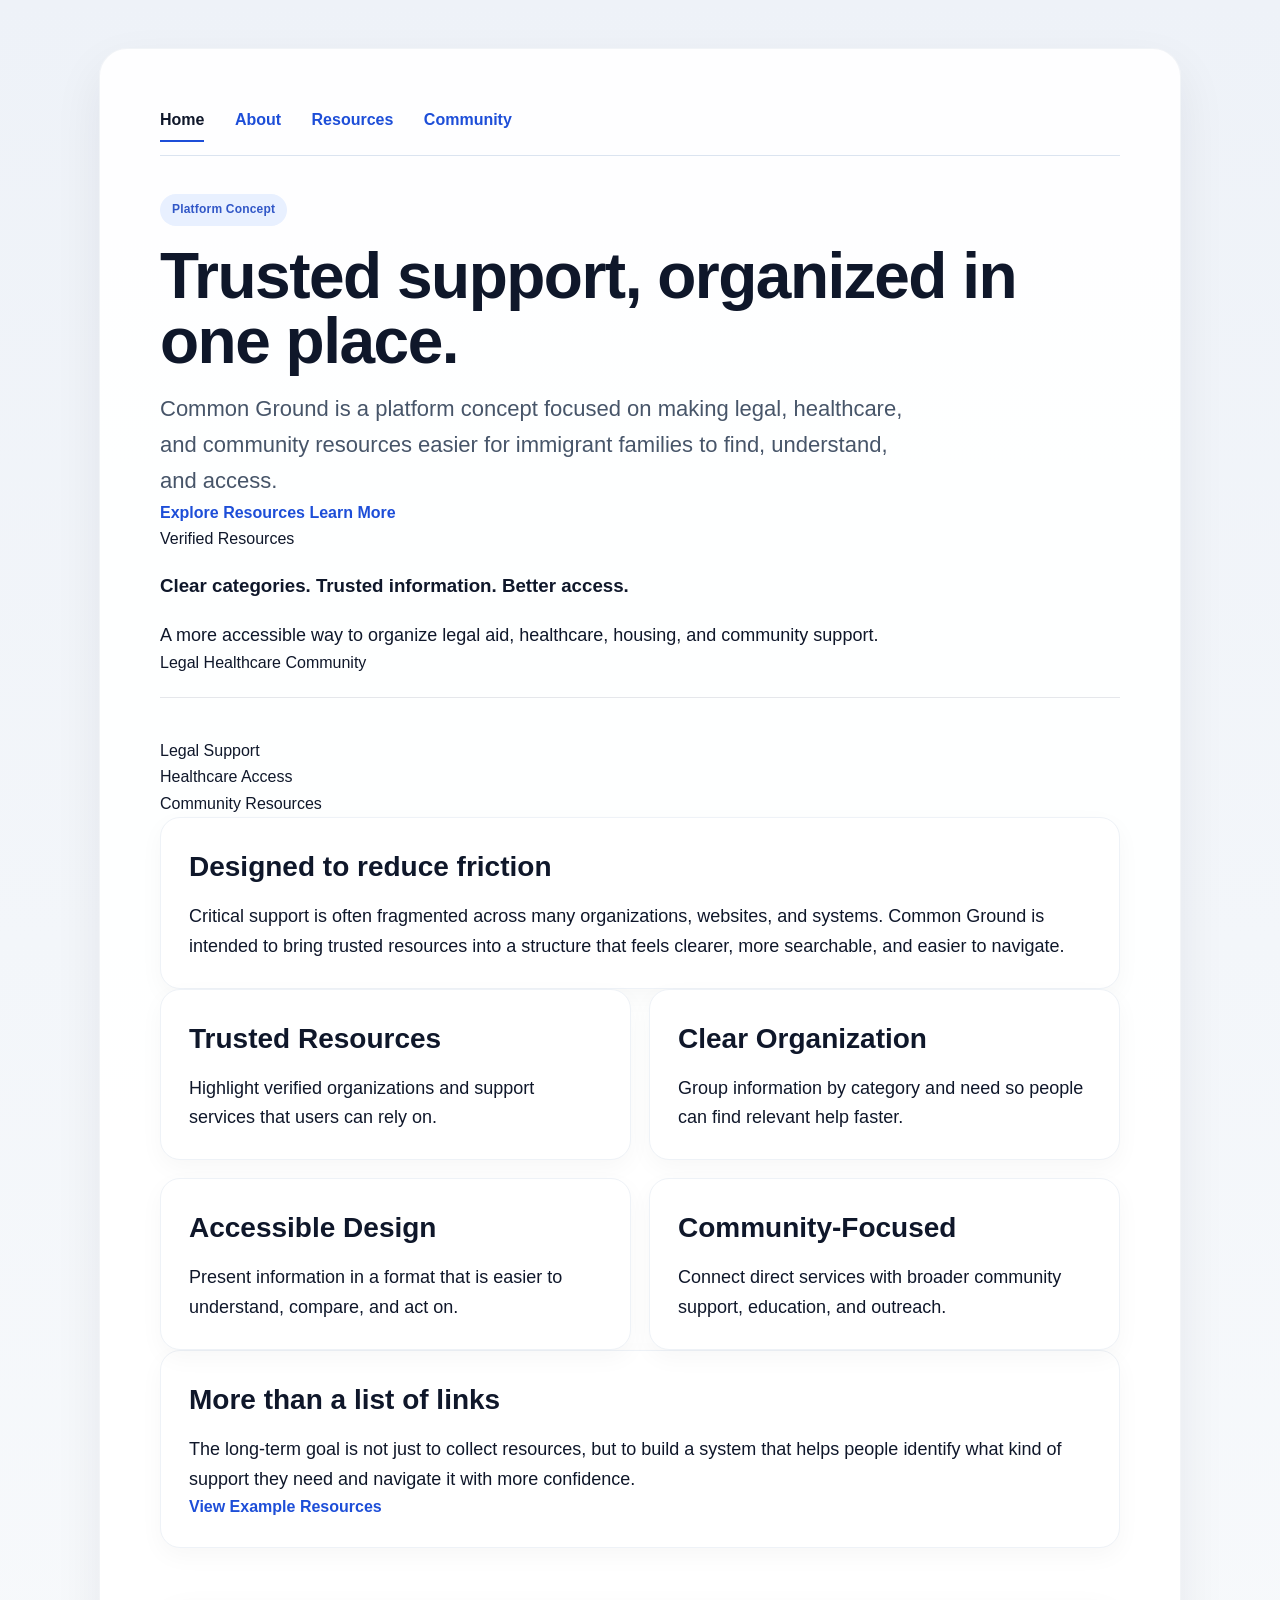
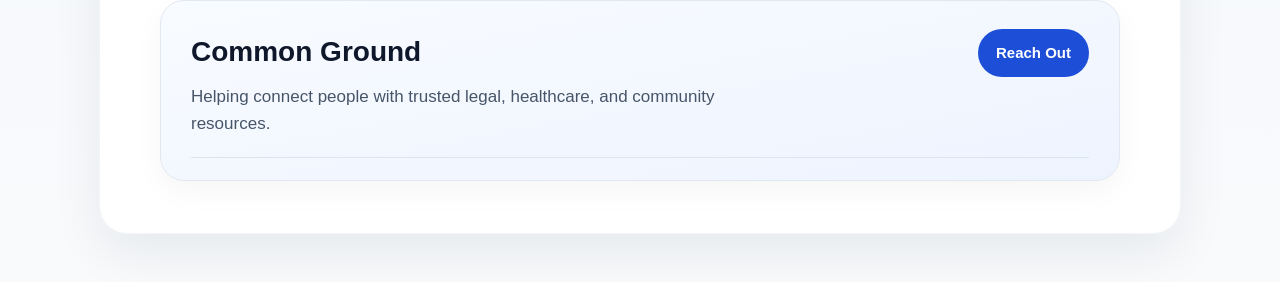
==== index.html @ 2ec52536 "Refactor index.html structure and remove unused styles" ====
<!DOCTYPE html>
<html lang="en">
<head>
  <title>Common Ground</title>
  <link rel="stylesheet" href="style.css">
</head>
<body>
  <div class="container">

    <nav>
      <a href="index.html" class="active">Home</a>
      <a href="about.html">About</a>
      <a href="resources.html">Resources</a>
      <a href="community.html">Community</a>
    </nav>

    <div class="badge">Platform Concept</div>

    <section class="hero hero-split">
      <div class="hero-copy">
        <h1>Trusted support, organized in one place.</h1>
        <p class="subtitle">
          Common Ground is a platform concept focused on making legal,
          healthcare, and community resources easier for immigrant families
          to find, understand, and access.
        </p>

        <div class="hero-actions">
          <a href="resources.html" class="primary-btn">Explore Resources</a>
          <a href="about.html" class="secondary-btn">Learn More</a>
        </div>
      </div>

      <div class="hero-visual">
        <div class="visual-card visual-card-main">
          <span class="visual-label">Verified Resources</span>
          <h3>Clear categories. Trusted information. Better access.</h3>
          <p>
            A more accessible way to organize legal aid, healthcare,
            housing, and community support.
          </p>
        </div>

        <div class="visual-card visual-card-small">
          <span class="mini-tag legal">Legal</span>
          <span class="mini-tag health">Healthcare</span>
          <span class="mini-tag community">Community</span>
        </div>
      </div>
    </section>

    <section class="focus-strip">
      <div class="focus-item">
        <span class="focus-dot legal-dot"></span>
        <span>Legal Support</span>
      </div>
      <div class="focus-item">
        <span class="focus-dot health-dot"></span>
        <span>Healthcare Access</span>
      </div>
      <div class="focus-item">
        <span class="focus-dot community-dot"></span>
        <span>Community Resources</span>
      </div>
    </section>

    <section class="section intro-section">
      <h2>Designed to reduce friction</h2>
      <p>
        Critical support is often fragmented across many organizations,
        websites, and systems. Common Ground is intended to bring trusted
        resources into a structure that feels clearer, more searchable,
        and easier to navigate.
      </p>
    </section>

    <div class="grid feature-grid">
      <div class="section">
        <h2>Trusted Resources</h2>
        <p>
          Highlight verified organizations and support services that users
          can rely on.
        </p>
      </div>

      <div class="section">
        <h2>Clear Organization</h2>
        <p>
          Group information by category and need so people can find relevant
          help faster.
        </p>
      </div>

      <div class="section">
        <h2>Accessible Design</h2>
        <p>
          Present information in a format that is easier to understand,
          compare, and act on.
        </p>
      </div>

      <div class="section">
        <h2>Community-Focused</h2>
        <p>
          Connect direct services with broader community support, education,
          and outreach.
        </p>
      </div>
    </div>

    <section class="section highlight-section">
      <div class="highlight-copy">
        <h2>More than a list of links</h2>
        <p>
          The long-term goal is not just to collect resources, but to build a
          system that helps people identify what kind of support they need and
          navigate it with more confidence.
        </p>
      </div>

      <div class="highlight-actions">
        <a href="resources.html" class="primary-btn">View Example Resources</a>
      </div>
    </section>

    <div class="footer">
      <div class="footer-top">
        <div>
          <p class="footer-title">Common Ground</p>
          <p class="footer-subtitle">
            Helping connect people with trusted legal, healthcare, and community resources.
          </p>
        </div>

        <a class="footer-button" href="mailto:cgplatform.contact@gmail.com">
          Reach Out
        </a>
      </div>
    </div>

  </div>
</body>
</html>
---- style.css ----
body {
  font-family: Arial, sans-serif;
  background: linear-gradient(to bottom, #eef2f8 0%, #f8fafc 100%);
  color: #0f172a;
  margin: 0;
  padding: 48px 20px;
  line-height: 1.65;
}

.container {
  max-width: 960px;
  margin: 0 auto;
  background: rgba(255, 255, 255, 0.92);
  padding: 52px 60px;
  border-radius: 28px;
  box-shadow: 0 20px 50px rgba(15, 23, 42, 0.07);
  border: 1px solid rgba(148, 163, 184, 0.12);
}

nav {
  margin-bottom: 38px;
  padding-bottom: 16px;
  border-bottom: 1px solid #dbe4f0;
}

nav a {
  display: inline-block;
  margin-right: 26px;
  text-decoration: none;
  color: #1d4ed8;
  font-weight: 700;
  font-size: 16px;
  padding: 6px 0;
  position: relative;
  transition: color 0.2s ease, transform 0.2s ease, opacity 0.2s ease;
}

nav a::after {
  content: "";
  position: absolute;
  left: 0;
  bottom: -3px;
  width: 0;
  height: 2px;
  background: #1d4ed8;
  transition: width 0.25s ease;
}

nav a:hover {
  color: #1e40af;
  transform: translateY(-1px);
  text-decoration: none;
}

nav a:hover::after {
  width: 100%;
}

nav a.active {
  color: #0f172a;
}

nav a.active::after {
  width: 100%;
}

.badge {
  display: inline-block;
  margin-bottom: 18px;
  padding: 6px 12px;
  border-radius: 999px;
  background: #e8f0ff;
  color: #3157c7;
  font-size: 12px;
  font-weight: 700;
  letter-spacing: 0.2px;
}

.hero {
  margin-bottom: 40px;
  padding-bottom: 20px;
  border-bottom: 1px solid #e5e7eb;
}

h1 {
  font-size: 64px;
  line-height: 1.02;
  margin: 0 0 16px 0;
  color: #0f172a;
  letter-spacing: -1.5px;
}

.subtitle {
  font-size: 22px;
  color: #475569;
  max-width: 760px;
  margin-bottom: 0;
}

.grid {
  display: grid;
  grid-template-columns: 1fr 1fr;
  gap: 18px;
}

.section {
  margin-bottom: 0;
  padding: 26px 28px;
  background: #ffffff;
  border-radius: 20px;
  box-shadow: 0 8px 24px rgba(15, 23, 42, 0.035);
  border: 1px solid #eef2f7;
  transition: transform 0.22s ease, box-shadow 0.22s ease, border-color 0.22s ease;
}

.section:hover {
  transform: translateY(-4px);
  box-shadow: 0 18px 40px rgba(37, 99, 235, 0.12);
  border-color: #bfdbfe;
}

h2 {
  font-size: 28px;
  margin: 0 0 12px 0;
  color: #0f172a;
}

p {
  font-size: 18px;
  margin: 0;
}

a {
  color: #1d4ed8;
  font-weight: 700;
  text-decoration: none;
  transition: color 0.2s ease;
}

.grid .section a:hover {
  color: #1e40af;
  text-decoration: underline;
}

ul {
  margin: 0;
  padding-left: 22px;
}

li {
  font-size: 18px;
  margin-bottom: 8px;
}

.footer {
  margin-top: 52px;
  padding: 28px 30px 22px;
  border: 1px solid #e2e8f0;
  border-radius: 24px;
  background: linear-gradient(to bottom right, #f8fbff 0%, #eef4ff 100%);
  box-shadow: 0 10px 30px rgba(15, 23, 42, 0.04);
}

.footer-top {
  display: flex;
  justify-content: space-between;
  align-items: flex-start;
  gap: 24px;
  padding-bottom: 20px;
  border-bottom: 1px solid #dbe4f0;
}

.footer-title {
  font-size: 28px;
  font-weight: 800;
  color: #0f172a;
  margin-bottom: 8px;
}

.footer-subtitle {
  font-size: 17px;
  color: #475569;
  max-width: 560px;
  line-height: 1.6;
  margin: 0;
}

.footer-button {
  display: inline-block;
  padding: 12px 18px;
  border-radius: 999px;
  background: #1d4ed8;
  color: white;
  font-size: 15px;
  font-weight: 700;
  text-decoration: none;
  white-space: nowrap;
  transition: transform 0.2s ease, box-shadow 0.2s ease, background 0.2s ease;
}

.footer-button:hover {
  background: #1e40af;
  transform: translateY(-1px);
  box-shadow: 0 10px 20px rgba(29, 78, 216, 0.18);
}

.footer-bottom {
  display: flex;
  justify-content: space-between;
  align-items: center;
  gap: 20px;
  padding-top: 18px;
  flex-wrap: wrap;
}

.footer-links {
  display: flex;
  flex-wrap: wrap;
  gap: 16px;
}

.footer-links a {
  font-size: 15px;
  font-weight: 700;
  color: #334155;
  text-decoration: none;
  transition: color 0.2s ease;
}

.footer-links a:hover {
  color: #1d4ed8;
}

.footer-note {
  font-size: 14px;
  color: #64748b;
  margin: 0;
}

.tag {
  display: inline-block;
  font-size: 12px;
  font-weight: 700;
  padding: 5px 12px;
  border-radius: 999px;
  margin-bottom: 10px;
  letter-spacing: 0.4px;
}

.tag-legal {
  background: #e0e7ff;
  color: #3730a3;
}

.tag-health {
  background: #dcfce7;
  color: #166534;
}

.tag-basic {
  background: #fef3c7;
  color: #92400e;
}

.tag-community {
  background: #e0f2fe;
  color: #075985;
}

.tag-government {
  background: #ede9fe;
  color: #5b21b6;
}

.filters {
  display: flex;
  flex-wrap: wrap;
  gap: 10px;
  margin-bottom: 24px;
}

.filter-btn {
  border: 1px solid #dbe4f0;
  background: #ffffff;
  color: #334155;
  font-size: 14px;
  font-weight: 700;
  padding: 10px 14px;
  border-radius: 999px;
  cursor: pointer;
  transition: all 0.2s ease;
}

.filter-btn:hover {
  background: #eff6ff;
  border-color: #93c5fd;
  color: #1d4ed8;
}

.filter-btn.active {
  background: #1d4ed8;
  color: white;
  border-color: #1d4ed8;
}

.tag {
  display: inline-block;
  font-size: 12px;
  font-weight: 700;
  padding: 5px 12px;
  border-radius: 999px;
  margin-bottom: 10px;
  letter-spacing: 0.4px;
  text-transform: uppercase;
}

.tag-legal {
  background: #e0e7ff;
  color: #3730a3;
}

.tag-health {
  background: #dcfce7;
  color: #166534;
}

.tag-basic {
  background: #fef3c7;
  color: #92400e;
}

.tag-community {
  background: #e0f2fe;
  color: #075985;
}

.tag-government {
  background: #ede9fe;
  color: #5b21b6;
}

.meta-row {
  display: flex;
  flex-wrap: wrap;
  gap: 8px;
  margin-bottom: 12px;
}

.meta-tag {
  display: inline-block;
  font-size: 11px;
  font-weight: 700;
  padding: 4px 9px;
  border-radius: 999px;
  background: #f8fafc;
  color: #475569;
  border: 1px solid #e2e8f0;
  letter-spacing: 0.3px;
  text-transform: uppercase;
}

.no-results {
  display: none;
  margin-top: 6px;
  margin-bottom: 22px;
  padding: 18px 20px;
  border-radius: 16px;
  background: #fff7ed;
  border: 1px solid #fed7aa;
  color: #9a3412;
  font-weight: 600;
}

@media (max-width: 700px) {
  body {
    padding: 24px 12px;
  }

  .container {
    padding: 28px 22px;
    border-radius: 18px;
  }

  h1 {
    font-size: 44px;
    letter-spacing: -1px;
  }

  .subtitle {
    font-size: 19px;
  }

  .grid {
    grid-template-columns: 1fr;
  }

  .section {
    padding: 22px 20px;
  }

  nav a {
    margin-right: 18px;
    font-size: 15px;
  }

  .footer {
    padding: 24px 20px 20px;
  }

  .footer-top,
  .footer-bottom {
    flex-direction: column;
    align-items: flex-start;
  }

  .footer-title {
    font-size: 24px;
  }

  .footer-subtitle {
    font-size: 16px;
  }

  .footer-button {
    width: 100%;
    text-align: center;
    box-sizing: border-box;
  }
}
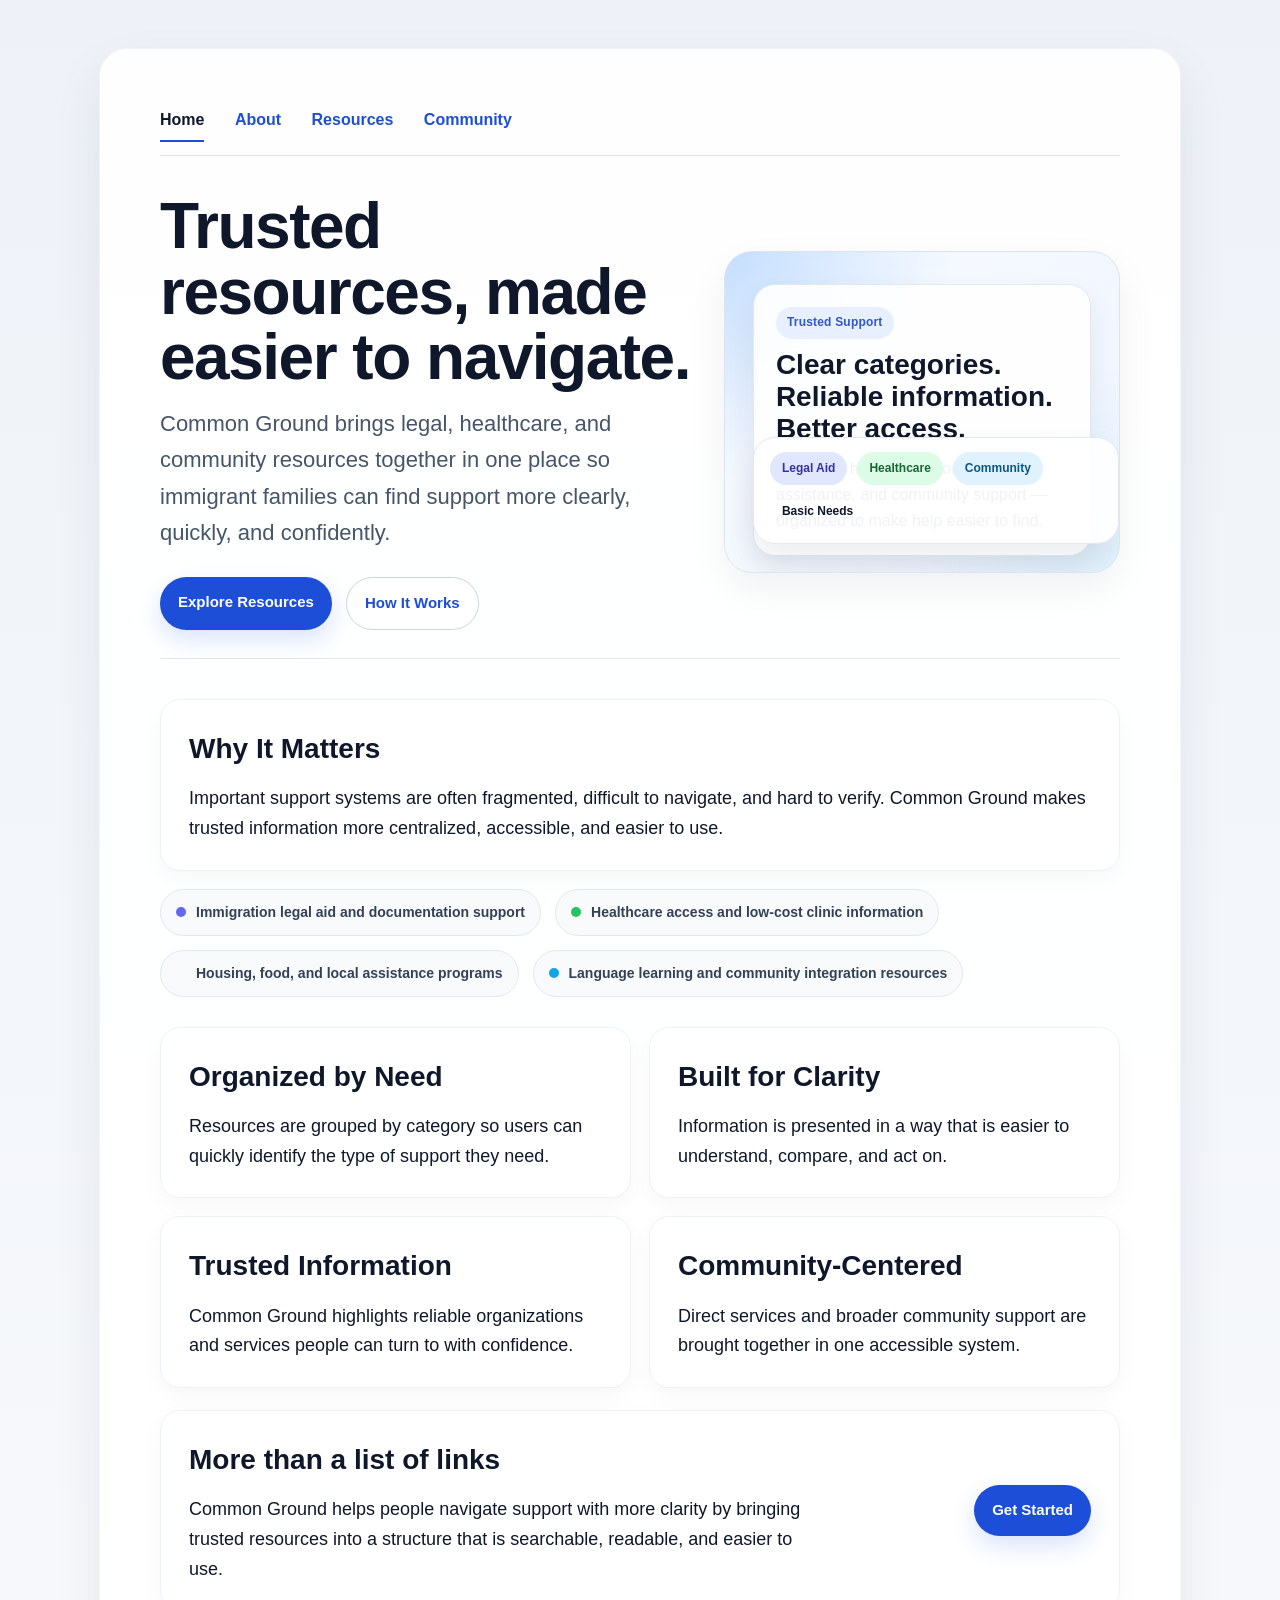
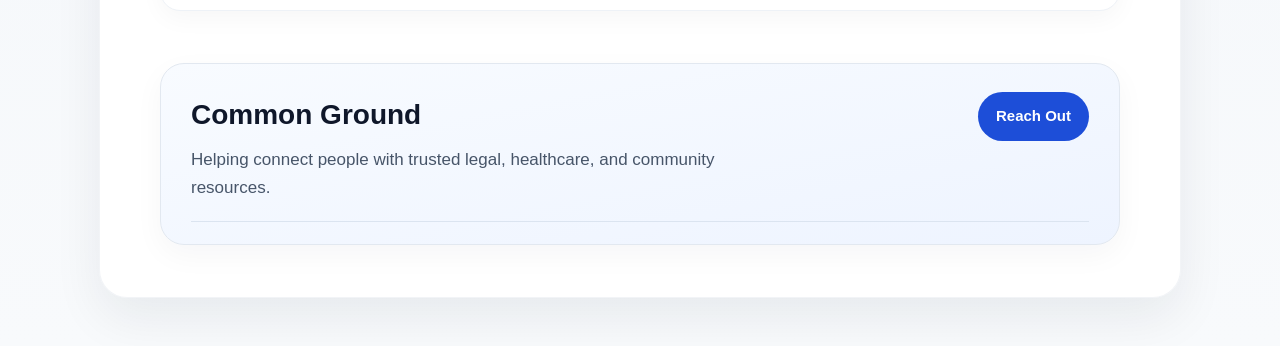
==== commit ad6a9f2a: "Revise content and headings for better clarity Updated text and structure for clarity and navigation" ====
--- a/index.html
+++ b/index.html
@@ -14,96 +14,99 @@
       <a href="community.html">Community</a>
     </nav>
 
-    <div class="badge">Platform Concept</div>
-
     <section class="hero hero-split">
       <div class="hero-copy">
-        <h1>Trusted support, organized in one place.</h1>
+        <h1>Trusted resources, made easier to navigate.</h1>
+
         <p class="subtitle">
-          Common Ground is a platform concept focused on making legal,
-          healthcare, and community resources easier for immigrant families
-          to find, understand, and access.
+          Common Ground brings legal, healthcare, and community resources
+          together in one place so immigrant families can find support more
+          clearly, quickly, and confidently.
         </p>
 
         <div class="hero-actions">
           <a href="resources.html" class="primary-btn">Explore Resources</a>
-          <a href="about.html" class="secondary-btn">Learn More</a>
+          <a href="about.html" class="secondary-btn">How It Works</a>
         </div>
       </div>
 
       <div class="hero-visual">
         <div class="visual-card visual-card-main">
-          <span class="visual-label">Verified Resources</span>
-          <h3>Clear categories. Trusted information. Better access.</h3>
+          <span class="visual-label">Trusted Support</span>
+          <h3>Clear categories. Reliable information. Better access.</h3>
           <p>
-            A more accessible way to organize legal aid, healthcare,
-            housing, and community support.
+            Legal aid, healthcare, housing, food assistance, and community
+            support — organized to make help easier to find.
           </p>
         </div>
 
         <div class="visual-card visual-card-small">
-          <span class="mini-tag legal">Legal</span>
+          <span class="mini-tag legal">Legal Aid</span>
           <span class="mini-tag health">Healthcare</span>
           <span class="mini-tag community">Community</span>
+          <span class="mini-tag basic">Basic Needs</span>
         </div>
       </div>
+    </section>
+
+    <section class="section intro-section">
+      <h2>Why It Matters</h2>
+      <p>
+        Important support systems are often fragmented, difficult to navigate,
+        and hard to verify. Common Ground makes trusted information more
+        centralized, accessible, and easier to use.
+      </p>
     </section>
 
     <section class="focus-strip">
       <div class="focus-item">
         <span class="focus-dot legal-dot"></span>
-        <span>Legal Support</span>
+        <span>Immigration legal aid and documentation support</span>
       </div>
       <div class="focus-item">
         <span class="focus-dot health-dot"></span>
-        <span>Healthcare Access</span>
+        <span>Healthcare access and low-cost clinic information</span>
+      </div>
+      <div class="focus-item">
+        <span class="focus-dot basic-dot"></span>
+        <span>Housing, food, and local assistance programs</span>
       </div>
       <div class="focus-item">
         <span class="focus-dot community-dot"></span>
-        <span>Community Resources</span>
+        <span>Language learning and community integration resources</span>
       </div>
-    </section>
-
-    <section class="section intro-section">
-      <h2>Designed to reduce friction</h2>
-      <p>
-        Critical support is often fragmented across many organizations,
-        websites, and systems. Common Ground is intended to bring trusted
-        resources into a structure that feels clearer, more searchable,
-        and easier to navigate.
-      </p>
     </section>
 
     <div class="grid feature-grid">
       <div class="section">
-        <h2>Trusted Resources</h2>
+        <h2>Organized by Need</h2>
         <p>
-          Highlight verified organizations and support services that users
-          can rely on.
+          Resources are grouped by category so users can quickly identify the
+          type of support they need.
         </p>
       </div>
 
       <div class="section">
-        <h2>Clear Organization</h2>
+        <h2>Built for Clarity</h2>
         <p>
-          Group information by category and need so people can find relevant
-          help faster.
-        </p>
-      </div>
-
-      <div class="section">
-        <h2>Accessible Design</h2>
-        <p>
-          Present information in a format that is easier to understand,
+          Information is presented in a way that is easier to understand,
           compare, and act on.
         </p>
       </div>
 
       <div class="section">
-        <h2>Community-Focused</h2>
+        <h2>Trusted Information</h2>
         <p>
-          Connect direct services with broader community support, education,
-          and outreach.
+          Common Ground highlights reliable organizations and services people
+          can turn to with confidence.
+        </p>
+      </div>
+
+      <div class="section">
+        <h2>Community-Centered</h2>
+        <p>
+          Direct services and broader community support are brought together in
+          one accessible system.
         </p>
       </div>
     </div>
@@ -112,14 +115,14 @@
       <div class="highlight-copy">
         <h2>More than a list of links</h2>
         <p>
-          The long-term goal is not just to collect resources, but to build a
-          system that helps people identify what kind of support they need and
-          navigate it with more confidence.
+          Common Ground helps people navigate support with more clarity by
+          bringing trusted resources into a structure that is searchable,
+          readable, and easier to use.
         </p>
       </div>
 
       <div class="highlight-actions">
-        <a href="resources.html" class="primary-btn">View Example Resources</a>
+        <a href="resources.html" class="primary-btn">Get Started</a>
       </div>
     </section>
 
--- a/style.css
+++ b/style.css
@@ -302,6 +302,7 @@
   color: white;
   border-color: #1d4ed8;
 }
+
 
 .tag {
   display: inline-block;
@@ -371,6 +372,297 @@
   font-weight: 600;
 }
 
+.hero-split {
+  display: grid;
+  grid-template-columns: 1.15fr 0.85fr;
+  gap: 28px;
+  align-items: center;
+  padding-bottom: 28px;
+}
+
+.hero-copy h1 {
+  max-width: 700px;
+}
+
+.hero-actions {
+  display: flex;
+  flex-wrap: wrap;
+  gap: 14px;
+  margin-top: 26px;
+}
+
+.primary-btn,
+.secondary-btn {
+  display: inline-block;
+  padding: 13px 18px;
+  border-radius: 999px;
+  font-size: 15px;
+  font-weight: 700;
+  text-decoration: none;
+  transition: all 0.22s ease;
+}
+
+.primary-btn {
+  background: #1d4ed8;
+  color: white;
+  box-shadow: 0 10px 24px rgba(29, 78, 216, 0.16);
+}
+
+.primary-btn:hover {
+  background: #1e40af;
+  transform: translateY(-2px);
+}
+
+.secondary-btn {
+  background: #ffffff;
+  color: #1d4ed8;
+  border: 1px solid #cbd5e1;
+}
+
+.secondary-btn:hover {
+  background: #eff6ff;
+  border-color: #93c5fd;
+  transform: translateY(-2px);
+}
+
+.hero-visual {
+  position: relative;
+  min-height: 320px;
+  border-radius: 28px;
+  background:
+    radial-gradient(circle at top left, rgba(191, 219, 254, 0.9), transparent 45%),
+    radial-gradient(circle at bottom right, rgba(224, 242, 254, 0.95), transparent 40%),
+    linear-gradient(135deg, #f8fbff 0%, #eef4ff 100%);
+  border: 1px solid #dbe4f0;
+  box-shadow: 0 16px 40px rgba(15, 23, 42, 0.06);
+  overflow: hidden;
+}
+
+.visual-card {
+  position: absolute;
+  background: rgba(255, 255, 255, 0.92);
+  border: 1px solid #e2e8f0;
+  border-radius: 22px;
+  box-shadow: 0 14px 30px rgba(15, 23, 42, 0.07);
+}
+
+.visual-card-main {
+  top: 32px;
+  left: 28px;
+  right: 28px;
+  padding: 22px 22px 20px;
+}
+
+.visual-card-main h3 {
+  margin: 10px 0 10px 0;
+  font-size: 28px;
+  line-height: 1.15;
+  color: #0f172a;
+}
+
+.visual-card-main p {
+  font-size: 16px;
+  color: #475569;
+}
+
+.visual-card-small {
+  left: 28px;
+  bottom: 28px;
+  padding: 14px 16px;
+  display: flex;
+  gap: 10px;
+  flex-wrap: wrap;
+}
+
+.visual-label {
+  display: inline-block;
+  font-size: 12px;
+  font-weight: 700;
+  color: #3157c7;
+  background: #e8f0ff;
+  border-radius: 999px;
+  padding: 6px 11px;
+  letter-spacing: 0.2px;
+}
+
+.mini-tag {
+  display: inline-block;
+  font-size: 12px;
+  font-weight: 700;
+  padding: 7px 12px;
+  border-radius: 999px;
+}
+
+.mini-tag.legal {
+  background: #e0e7ff;
+  color: #3730a3;
+}
+
+.mini-tag.health {
+  background: #dcfce7;
+  color: #166534;
+}
+
+.mini-tag.community {
+  background: #e0f2fe;
+  color: #075985;
+}
+
+.focus-strip {
+  display: flex;
+  flex-wrap: wrap;
+  gap: 14px;
+  margin: 6px 0 30px;
+}
+
+.focus-item {
+  display: flex;
+  align-items: center;
+  gap: 10px;
+  padding: 11px 15px;
+  background: #f8fafc;
+  border: 1px solid #e2e8f0;
+  border-radius: 999px;
+  font-size: 14px;
+  font-weight: 700;
+  color: #334155;
+}
+
+.focus-dot {
+  width: 10px;
+  height: 10px;
+  border-radius: 999px;
+  display: inline-block;
+}
+
+.legal-dot {
+  background: #6366f1;
+}
+
+.health-dot {
+  background: #22c55e;
+}
+
+.community-dot {
+  background: #0ea5e9;
+}
+
+.intro-section {
+  margin-bottom: 18px;
+}
+
+.feature-grid {
+  margin-top: 0;
+}
+
+.highlight-section {
+  margin-top: 22px;
+  display: flex;
+  justify-content: space-between;
+  align-items: center;
+  gap: 24px;
+  flex-wrap: wrap;
+}
+
+.highlight-copy {
+  max-width: 640px;
+}
+
+.footer {
+  margin-top: 52px;
+  padding: 28px 30px 22px;
+  border: 1px solid #e2e8f0;
+  border-radius: 24px;
+  background: linear-gradient(to bottom right, #f8fbff 0%, #eef4ff 100%);
+  box-shadow: 0 10px 30px rgba(15, 23, 42, 0.04);
+}
+
+.footer-top {
+  display: flex;
+  justify-content: space-between;
+  align-items: flex-start;
+  gap: 24px;
+}
+
+.footer-title {
+  font-size: 28px;
+  font-weight: 800;
+  color: #0f172a;
+  margin: 0 0 8px 0;
+}
+
+.footer-subtitle {
+  font-size: 17px;
+  color: #475569;
+  max-width: 560px;
+  line-height: 1.6;
+  margin: 0;
+}
+
+.footer-button {
+  display: inline-block;
+  padding: 12px 18px;
+  border-radius: 999px;
+  background: #1d4ed8;
+  color: white;
+  font-size: 15px;
+  font-weight: 700;
+  text-decoration: none;
+  white-space: nowrap;
+  transition: transform 0.2s ease, box-shadow 0.2s ease, background 0.2s ease;
+}
+
+.footer-button:hover {
+  background: #1e40af;
+  transform: translateY(-1px);
+  box-shadow: 0 10px 20px rgba(29, 78, 216, 0.18);
+}
+
+@media (max-width: 900px) {
+  .hero-split {
+    grid-template-columns: 1fr;
+  }
+
+  .hero-visual {
+    min-height: 280px;
+  }
+
+  .highlight-section,
+  .footer-top {
+    flex-direction: column;
+    align-items: flex-start;
+  }
+}
+
+@media (max-width: 700px) {
+  .hero-actions {
+    flex-direction: column;
+    align-items: stretch;
+  }
+
+  .primary-btn,
+  .secondary-btn,
+  .footer-button {
+    text-align: center;
+  }
+
+  .footer {
+    padding: 24px 20px 20px;
+  }
+
+  .footer-title {
+    font-size: 24px;
+  }
+
+  .footer-subtitle {
+    font-size: 16px;
+  }
+
+  .visual-card-main h3 {
+    font-size: 23px;
+  }
+}
+
 @media (max-width: 700px) {
   body {
     padding: 24px 12px;
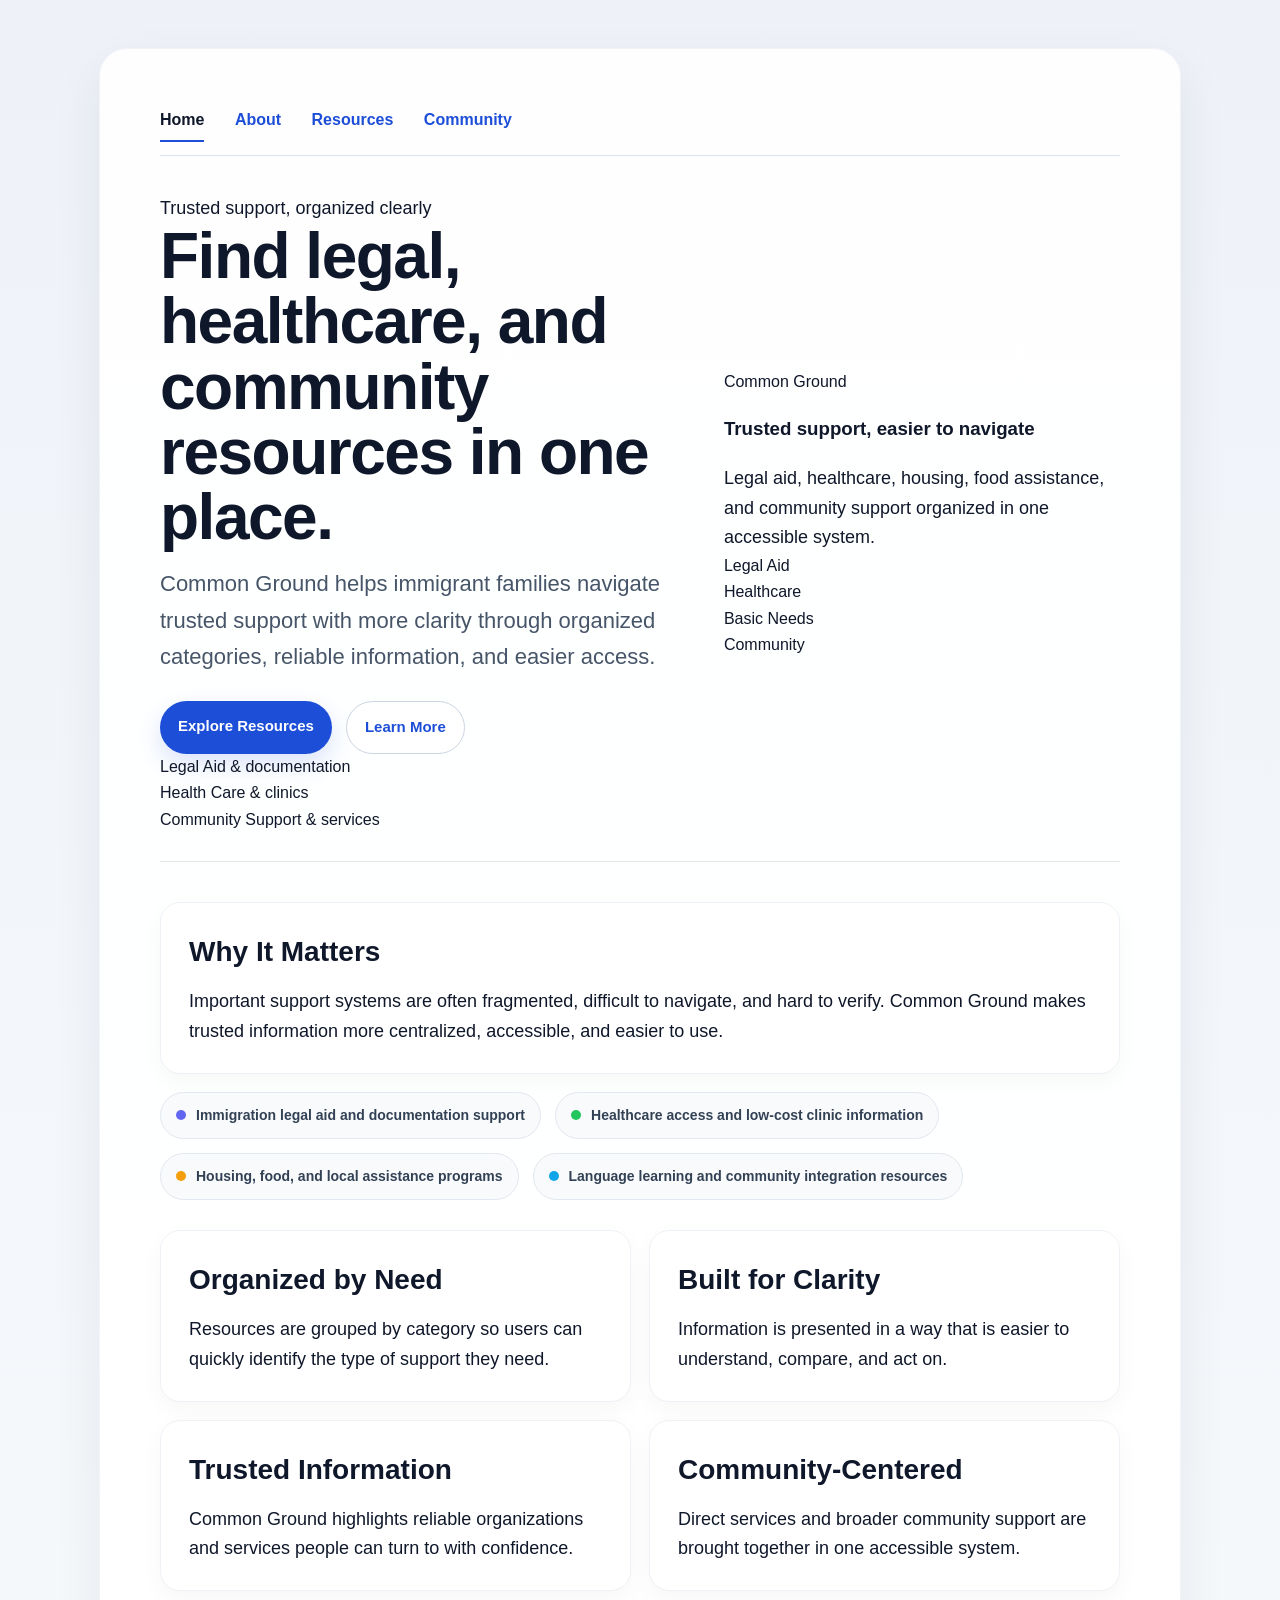
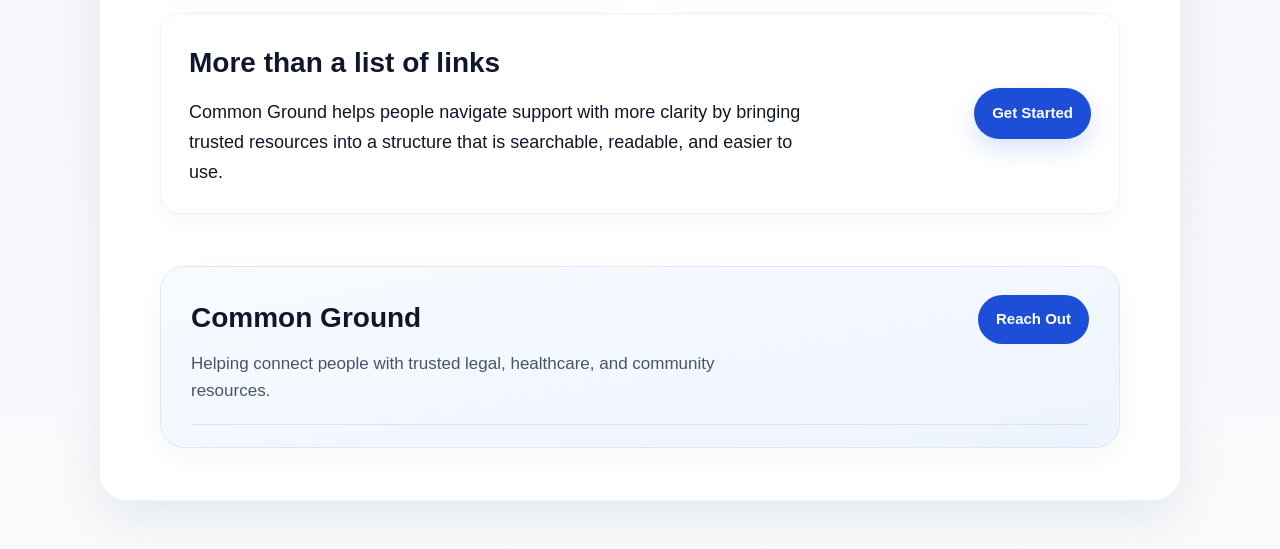
==== commit cd7e8311: "Revise hero section for clarity and organization Updated hero section with new content and structure" ====
--- a/index.html
+++ b/index.html
@@ -14,37 +14,67 @@
       <a href="community.html">Community</a>
     </nav>
 
-    <section class="hero hero-split">
+    <section class="hero hero-split dark-hero">
       <div class="hero-copy">
-        <h1>Trusted resources, made easier to navigate.</h1>
-
+        <p class="hero-kicker">Trusted support, organized clearly</p>
+    
+        <h1>Find legal, healthcare, and community resources in one place.</h1>
+    
         <p class="subtitle">
-          Common Ground brings legal, healthcare, and community resources
-          together in one place so immigrant families can find support more
-          clearly, quickly, and confidently.
+          Common Ground helps immigrant families navigate trusted support with
+          more clarity through organized categories, reliable information, and
+          easier access.
         </p>
-
+    
         <div class="hero-actions">
           <a href="resources.html" class="primary-btn">Explore Resources</a>
-          <a href="about.html" class="secondary-btn">How It Works</a>
+          <a href="about.html" class="secondary-btn secondary-btn-dark">Learn More</a>
+        </div>
+    
+        <div class="hero-stats">
+          <div class="hero-stat">
+            <span class="stat-number">Legal</span>
+            <span class="stat-label">Aid & documentation</span>
+          </div>
+          <div class="hero-stat">
+            <span class="stat-number">Health</span>
+            <span class="stat-label">Care & clinics</span>
+          </div>
+          <div class="hero-stat">
+            <span class="stat-number">Community</span>
+            <span class="stat-label">Support & services</span>
+          </div>
         </div>
       </div>
-
-      <div class="hero-visual">
-        <div class="visual-card visual-card-main">
-          <span class="visual-label">Trusted Support</span>
-          <h3>Clear categories. Reliable information. Better access.</h3>
-          <p>
-            Legal aid, healthcare, housing, food assistance, and community
-            support — organized to make help easier to find.
-          </p>
-        </div>
-
-        <div class="visual-card visual-card-small">
-          <span class="mini-tag legal">Legal Aid</span>
-          <span class="mini-tag health">Healthcare</span>
-          <span class="mini-tag community">Community</span>
-          <span class="mini-tag basic">Basic Needs</span>
+    
+      <div class="hero-graphic">
+        <div class="graphic-glow"></div>
+    
+        <div class="graphic-panel">
+          <div class="graphic-grid"></div>
+    
+          <div class="floating-card card-main">
+            <span class="card-badge">Common Ground</span>
+            <h3>Trusted support, easier to navigate</h3>
+            <p>
+              Legal aid, healthcare, housing, food assistance, and community
+              support organized in one accessible system.
+            </p>
+          </div>
+    
+          <div class="floating-card card-small card-legal">Legal Aid</div>
+          <div class="floating-card card-small card-health">Healthcare</div>
+          <div class="floating-card card-small card-basic">Basic Needs</div>
+          <div class="floating-card card-small card-community">Community</div>
+    
+          <div class="node node-1"></div>
+          <div class="node node-2"></div>
+          <div class="node node-3"></div>
+          <div class="node node-4"></div>
+    
+          <div class="line line-1"></div>
+          <div class="line line-2"></div>
+          <div class="line line-3"></div>
         </div>
       </div>
     </section>
--- a/style.css
+++ b/style.css
@@ -618,6 +618,261 @@
   box-shadow: 0 10px 20px rgba(29, 78, 216, 0.18);
 }
 
+.hero-split {
+  display: grid;
+  grid-template-columns: 1.15fr 0.85fr;
+  gap: 28px;
+  align-items: center;
+  padding-bottom: 28px;
+}
+
+.hero-copy h1 {
+  max-width: 700px;
+}
+
+.hero-actions {
+  display: flex;
+  flex-wrap: wrap;
+  gap: 14px;
+  margin-top: 26px;
+}
+
+.primary-btn,
+.secondary-btn {
+  display: inline-block;
+  padding: 13px 18px;
+  border-radius: 999px;
+  font-size: 15px;
+  font-weight: 700;
+  text-decoration: none;
+  transition: all 0.22s ease;
+}
+
+.primary-btn {
+  background: #1d4ed8;
+  color: white;
+  box-shadow: 0 10px 24px rgba(29, 78, 216, 0.16);
+}
+
+.primary-btn:hover {
+  background: #1e40af;
+  transform: translateY(-2px);
+}
+
+.secondary-btn {
+  background: #ffffff;
+  color: #1d4ed8;
+  border: 1px solid #cbd5e1;
+}
+
+.secondary-btn:hover {
+  background: #eff6ff;
+  border-color: #93c5fd;
+  transform: translateY(-2px);
+}
+
+.hero-visual {
+  position: relative;
+  min-height: 320px;
+  border-radius: 28px;
+  background:
+    radial-gradient(circle at top left, rgba(191, 219, 254, 0.9), transparent 45%),
+    radial-gradient(circle at bottom right, rgba(224, 242, 254, 0.95), transparent 40%),
+    linear-gradient(135deg, #f8fbff 0%, #eef4ff 100%);
+  border: 1px solid #dbe4f0;
+  box-shadow: 0 16px 40px rgba(15, 23, 42, 0.06);
+  overflow: hidden;
+}
+
+.visual-card {
+  position: absolute;
+  background: rgba(255, 255, 255, 0.92);
+  border: 1px solid #e2e8f0;
+  border-radius: 22px;
+  box-shadow: 0 14px 30px rgba(15, 23, 42, 0.07);
+}
+
+.visual-card-main {
+  top: 32px;
+  left: 28px;
+  right: 28px;
+  padding: 22px 22px 20px;
+}
+
+.visual-card-main h3 {
+  margin: 10px 0 10px 0;
+  font-size: 28px;
+  line-height: 1.15;
+  color: #0f172a;
+}
+
+.visual-card-main p {
+  font-size: 16px;
+  color: #475569;
+}
+
+.visual-card-small {
+  left: 28px;
+  bottom: 28px;
+  padding: 14px 16px;
+  display: flex;
+  gap: 10px;
+  flex-wrap: wrap;
+}
+
+.visual-label {
+  display: inline-block;
+  font-size: 12px;
+  font-weight: 700;
+  color: #3157c7;
+  background: #e8f0ff;
+  border-radius: 999px;
+  padding: 6px 11px;
+  letter-spacing: 0.2px;
+}
+
+.mini-tag {
+  display: inline-block;
+  font-size: 12px;
+  font-weight: 700;
+  padding: 7px 12px;
+  border-radius: 999px;
+}
+
+.mini-tag.legal {
+  background: #e0e7ff;
+  color: #3730a3;
+}
+
+.mini-tag.health {
+  background: #dcfce7;
+  color: #166534;
+}
+
+.mini-tag.community {
+  background: #e0f2fe;
+  color: #075985;
+}
+
+.mini-tag.basic {
+  background: #fef3c7;
+  color: #92400e;
+}
+
+.focus-strip {
+  display: flex;
+  flex-wrap: wrap;
+  gap: 14px;
+  margin: 6px 0 30px;
+}
+
+.focus-item {
+  display: flex;
+  align-items: center;
+  gap: 10px;
+  padding: 11px 15px;
+  background: #f8fafc;
+  border: 1px solid #e2e8f0;
+  border-radius: 999px;
+  font-size: 14px;
+  font-weight: 700;
+  color: #334155;
+}
+
+.focus-dot {
+  width: 10px;
+  height: 10px;
+  border-radius: 999px;
+  display: inline-block;
+}
+
+.legal-dot {
+  background: #6366f1;
+}
+
+.health-dot {
+  background: #22c55e;
+}
+
+.community-dot {
+  background: #0ea5e9;
+}
+
+.basic-dot {
+  background: #f59e0b;
+}
+
+.intro-section {
+  margin-bottom: 18px;
+}
+
+.feature-grid {
+  margin-top: 0;
+}
+
+.highlight-section {
+  margin-top: 22px;
+  display: flex;
+  justify-content: space-between;
+  align-items: center;
+  gap: 24px;
+  flex-wrap: wrap;
+}
+
+.highlight-copy {
+  max-width: 640px;
+}
+
+.footer {
+  margin-top: 52px;
+  padding: 28px 30px 22px;
+  border: 1px solid #e2e8f0;
+  border-radius: 24px;
+  background: linear-gradient(to bottom right, #f8fbff 0%, #eef4ff 100%);
+  box-shadow: 0 10px 30px rgba(15, 23, 42, 0.04);
+}
+
+.footer-top {
+  display: flex;
+  justify-content: space-between;
+  align-items: flex-start;
+  gap: 24px;
+}
+
+.footer-title {
+  font-size: 28px;
+  font-weight: 800;
+  color: #0f172a;
+  margin: 0 0 8px 0;
+}
+
+.footer-subtitle {
+  font-size: 17px;
+  color: #475569;
+  max-width: 560px;
+  line-height: 1.6;
+  margin: 0;
+}
+
+.footer-button {
+  display: inline-block;
+  padding: 12px 18px;
+  border-radius: 999px;
+  background: #1d4ed8;
+  color: white;
+  font-size: 15px;
+  font-weight: 700;
+  text-decoration: none;
+  white-space: nowrap;
+  transition: transform 0.2s ease, box-shadow 0.2s ease, background 0.2s ease;
+}
+
+.footer-button:hover {
+  background: #1e40af;
+  transform: translateY(-1px);
+  box-shadow: 0 10px 20px rgba(29, 78, 216, 0.18);
+}
+
 @media (max-width: 900px) {
   .hero-split {
     grid-template-columns: 1fr;
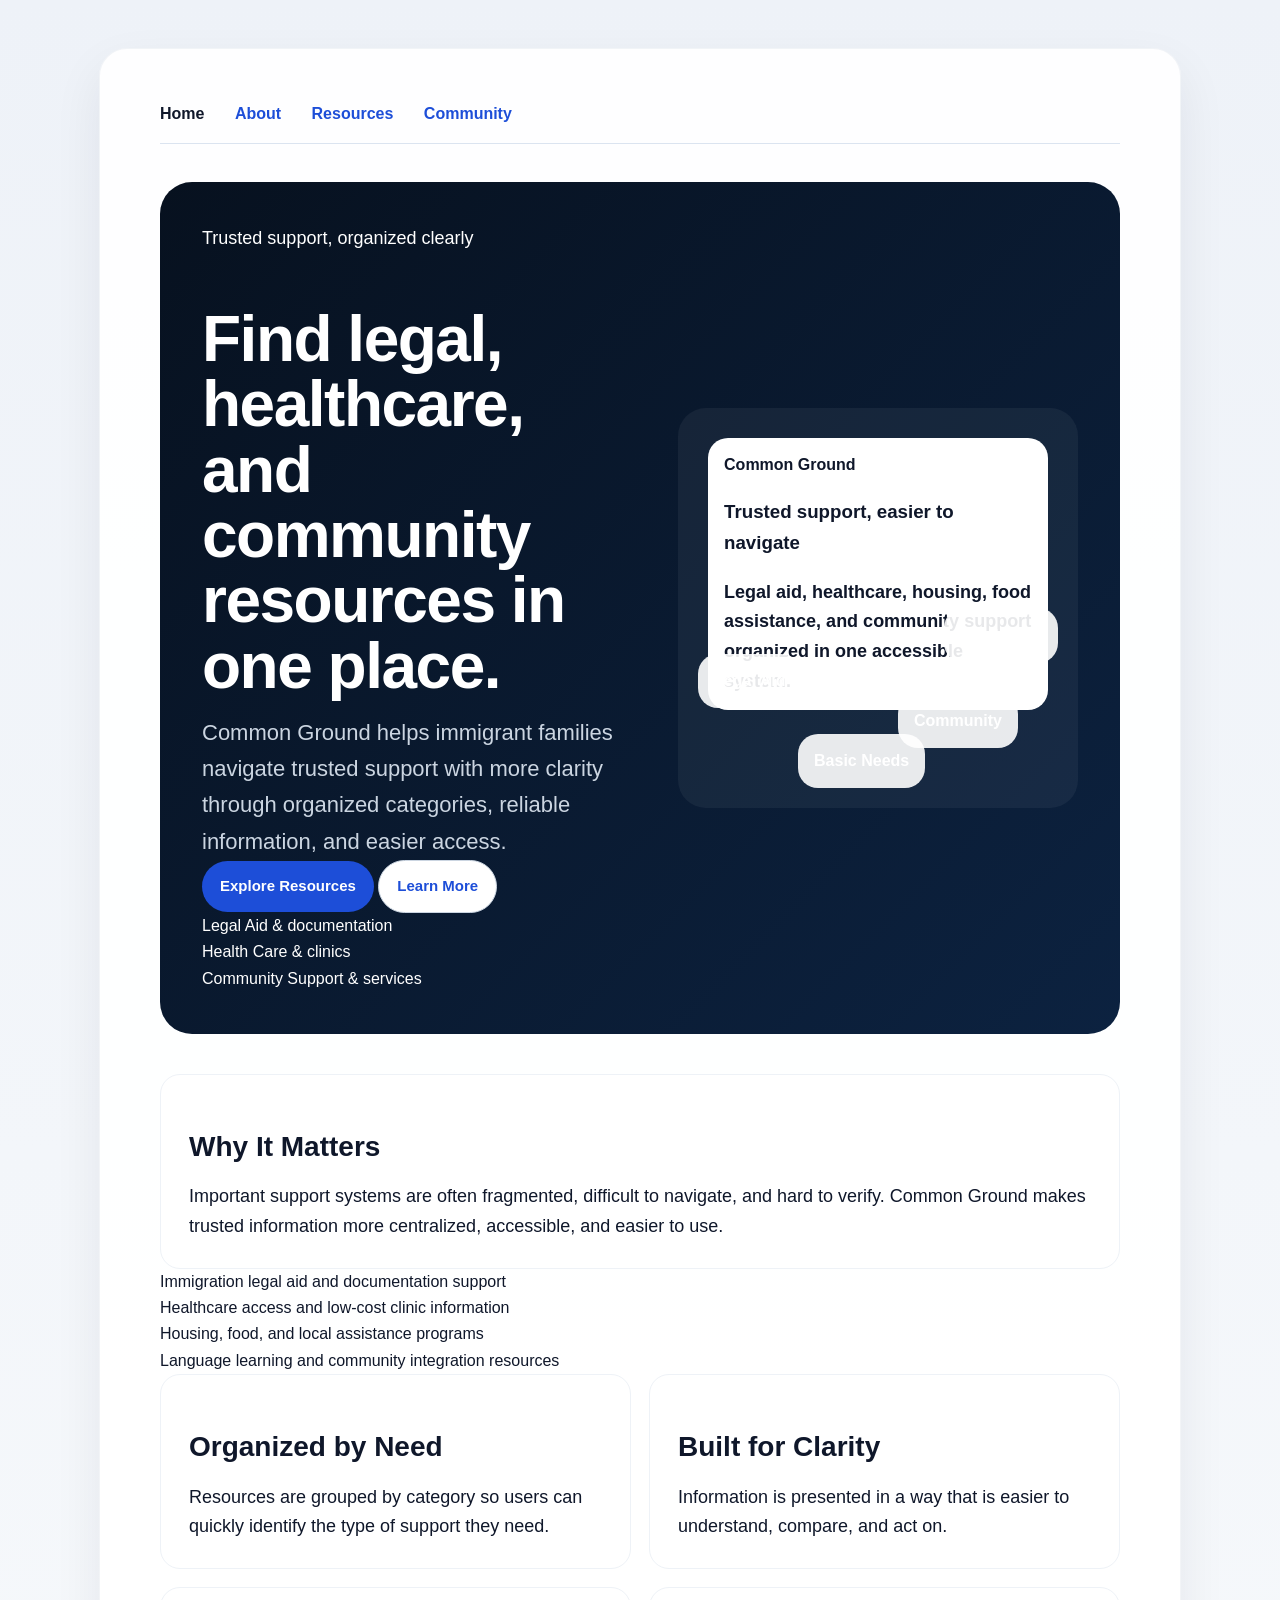
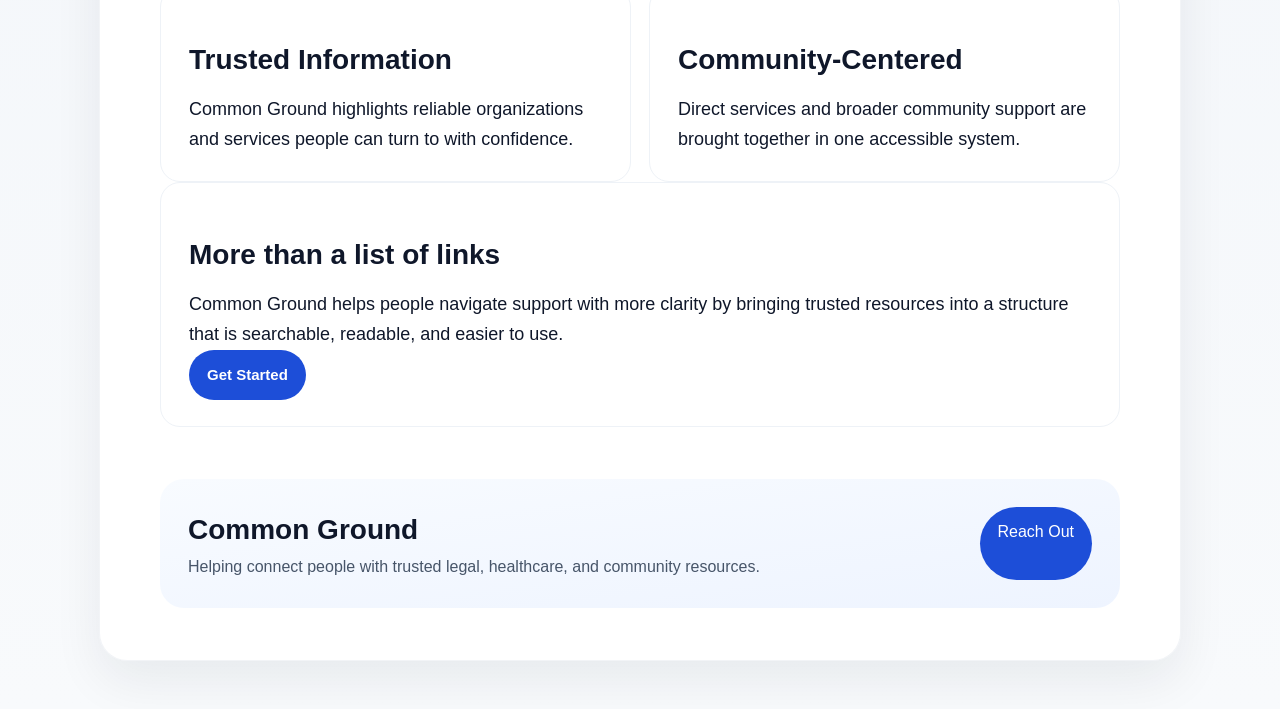
==== commit b9c8c8b1: "Update HTML structure and add meta tags" ====
--- a/index.html
+++ b/index.html
@@ -1,8 +1,10 @@
 <!DOCTYPE html>
 <html lang="en">
 <head>
+  <meta charset="UTF-8">
+  <meta name="viewport" content="width=device-width, initial-scale=1.0">
   <title>Common Ground</title>
-  <link rel="stylesheet" href="style.css">
+  <link rel="stylesheet" href="style.css?v=4">
 </head>
 <body>
   <div class="container">
@@ -14,23 +16,23 @@
       <a href="community.html">Community</a>
     </nav>
 
-    <section class="hero hero-split dark-hero">
+    <section class="hero dark-hero">
       <div class="hero-copy">
         <p class="hero-kicker">Trusted support, organized clearly</p>
-    
+
         <h1>Find legal, healthcare, and community resources in one place.</h1>
-    
+
         <p class="subtitle">
           Common Ground helps immigrant families navigate trusted support with
           more clarity through organized categories, reliable information, and
           easier access.
         </p>
-    
+
         <div class="hero-actions">
           <a href="resources.html" class="primary-btn">Explore Resources</a>
           <a href="about.html" class="secondary-btn secondary-btn-dark">Learn More</a>
         </div>
-    
+
         <div class="hero-stats">
           <div class="hero-stat">
             <span class="stat-number">Legal</span>
@@ -46,13 +48,11 @@
           </div>
         </div>
       </div>
-    
+
       <div class="hero-graphic">
         <div class="graphic-glow"></div>
-    
+
         <div class="graphic-panel">
-          <div class="graphic-grid"></div>
-    
           <div class="floating-card card-main">
             <span class="card-badge">Common Ground</span>
             <h3>Trusted support, easier to navigate</h3>
@@ -61,17 +61,17 @@
               support organized in one accessible system.
             </p>
           </div>
-    
+
           <div class="floating-card card-small card-legal">Legal Aid</div>
           <div class="floating-card card-small card-health">Healthcare</div>
           <div class="floating-card card-small card-basic">Basic Needs</div>
           <div class="floating-card card-small card-community">Community</div>
-    
+
           <div class="node node-1"></div>
           <div class="node node-2"></div>
           <div class="node node-3"></div>
           <div class="node node-4"></div>
-    
+
           <div class="line line-1"></div>
           <div class="line line-2"></div>
           <div class="line line-3"></div>
@@ -107,7 +107,7 @@
       </div>
     </section>
 
-    <div class="grid feature-grid">
+    <section class="grid feature-grid">
       <div class="section">
         <h2>Organized by Need</h2>
         <p>
@@ -139,7 +139,7 @@
           one accessible system.
         </p>
       </div>
-    </div>
+    </section>
 
     <section class="section highlight-section">
       <div class="highlight-copy">
@@ -156,7 +156,7 @@
       </div>
     </section>
 
-    <div class="footer">
+    <footer class="footer">
       <div class="footer-top">
         <div>
           <p class="footer-title">Common Ground</p>
@@ -169,7 +169,7 @@
           Reach Out
         </a>
       </div>
-    </div>
+    </footer>
 
   </div>
 </body>
--- a/style.css
+++ b/style.css
@@ -1,3 +1,7 @@
+/* =========================
+   Base / Layout
+========================= */
+
 body {
   font-family: Arial, sans-serif;
   background: linear-gradient(to bottom, #eef2f8 0%, #f8fafc 100%);
@@ -17,6 +21,10 @@
   border: 1px solid rgba(148, 163, 184, 0.12);
 }
 
+/* =========================
+   Navigation
+========================= */
+
 nav {
   margin-bottom: 38px;
   padding-bottom: 16px;
@@ -24,953 +32,199 @@
 }
 
 nav a {
-  display: inline-block;
   margin-right: 26px;
   text-decoration: none;
   color: #1d4ed8;
   font-weight: 700;
   font-size: 16px;
-  padding: 6px 0;
   position: relative;
-  transition: color 0.2s ease, transform 0.2s ease, opacity 0.2s ease;
-}
-
-nav a::after {
-  content: "";
-  position: absolute;
-  left: 0;
-  bottom: -3px;
-  width: 0;
-  height: 2px;
-  background: #1d4ed8;
-  transition: width 0.25s ease;
-}
-
-nav a:hover {
-  color: #1e40af;
-  transform: translateY(-1px);
-  text-decoration: none;
-}
-
-nav a:hover::after {
-  width: 100%;
 }
 
 nav a.active {
   color: #0f172a;
 }
 
-nav a.active::after {
-  width: 100%;
-}
-
-.badge {
-  display: inline-block;
-  margin-bottom: 18px;
-  padding: 6px 12px;
-  border-radius: 999px;
-  background: #e8f0ff;
-  color: #3157c7;
-  font-size: 12px;
-  font-weight: 700;
-  letter-spacing: 0.2px;
-}
-
-.hero {
-  margin-bottom: 40px;
-  padding-bottom: 20px;
-  border-bottom: 1px solid #e5e7eb;
-}
+/* =========================
+   Typography
+========================= */
 
 h1 {
   font-size: 64px;
   line-height: 1.02;
-  margin: 0 0 16px 0;
-  color: #0f172a;
+  margin-bottom: 16px;
   letter-spacing: -1.5px;
+}
+
+h2 {
+  font-size: 28px;
+  margin-bottom: 12px;
+}
+
+p {
+  font-size: 18px;
+  margin: 0;
 }
 
 .subtitle {
   font-size: 22px;
   color: #475569;
   max-width: 760px;
-  margin-bottom: 0;
-}
-
-.grid {
-  display: grid;
-  grid-template-columns: 1fr 1fr;
-  gap: 18px;
-}
-
-.section {
-  margin-bottom: 0;
-  padding: 26px 28px;
-  background: #ffffff;
-  border-radius: 20px;
-  box-shadow: 0 8px 24px rgba(15, 23, 42, 0.035);
-  border: 1px solid #eef2f7;
-  transition: transform 0.22s ease, box-shadow 0.22s ease, border-color 0.22s ease;
-}
-
-.section:hover {
-  transform: translateY(-4px);
-  box-shadow: 0 18px 40px rgba(37, 99, 235, 0.12);
-  border-color: #bfdbfe;
-}
-
-h2 {
-  font-size: 28px;
-  margin: 0 0 12px 0;
-  color: #0f172a;
-}
-
-p {
-  font-size: 18px;
-  margin: 0;
-}
-
-a {
-  color: #1d4ed8;
-  font-weight: 700;
-  text-decoration: none;
-  transition: color 0.2s ease;
-}
-
-.grid .section a:hover {
-  color: #1e40af;
-  text-decoration: underline;
-}
-
-ul {
-  margin: 0;
-  padding-left: 22px;
-}
-
-li {
-  font-size: 18px;
-  margin-bottom: 8px;
-}
-
-.footer {
-  margin-top: 52px;
-  padding: 28px 30px 22px;
-  border: 1px solid #e2e8f0;
-  border-radius: 24px;
-  background: linear-gradient(to bottom right, #f8fbff 0%, #eef4ff 100%);
-  box-shadow: 0 10px 30px rgba(15, 23, 42, 0.04);
-}
-
-.footer-top {
-  display: flex;
-  justify-content: space-between;
-  align-items: flex-start;
-  gap: 24px;
-  padding-bottom: 20px;
-  border-bottom: 1px solid #dbe4f0;
-}
-
-.footer-title {
-  font-size: 28px;
-  font-weight: 800;
-  color: #0f172a;
-  margin-bottom: 8px;
-}
-
-.footer-subtitle {
-  font-size: 17px;
-  color: #475569;
-  max-width: 560px;
-  line-height: 1.6;
-  margin: 0;
-}
-
-.footer-button {
-  display: inline-block;
-  padding: 12px 18px;
-  border-radius: 999px;
-  background: #1d4ed8;
-  color: white;
-  font-size: 15px;
-  font-weight: 700;
-  text-decoration: none;
-  white-space: nowrap;
-  transition: transform 0.2s ease, box-shadow 0.2s ease, background 0.2s ease;
-}
-
-.footer-button:hover {
-  background: #1e40af;
-  transform: translateY(-1px);
-  box-shadow: 0 10px 20px rgba(29, 78, 216, 0.18);
-}
-
-.footer-bottom {
-  display: flex;
-  justify-content: space-between;
-  align-items: center;
-  gap: 20px;
-  padding-top: 18px;
-  flex-wrap: wrap;
-}
-
-.footer-links {
-  display: flex;
-  flex-wrap: wrap;
-  gap: 16px;
-}
-
-.footer-links a {
-  font-size: 15px;
-  font-weight: 700;
-  color: #334155;
-  text-decoration: none;
-  transition: color 0.2s ease;
-}
-
-.footer-links a:hover {
-  color: #1d4ed8;
-}
-
-.footer-note {
-  font-size: 14px;
-  color: #64748b;
-  margin: 0;
-}
-
-.tag {
-  display: inline-block;
-  font-size: 12px;
-  font-weight: 700;
-  padding: 5px 12px;
-  border-radius: 999px;
-  margin-bottom: 10px;
-  letter-spacing: 0.4px;
-}
-
-.tag-legal {
-  background: #e0e7ff;
-  color: #3730a3;
-}
-
-.tag-health {
-  background: #dcfce7;
-  color: #166534;
-}
-
-.tag-basic {
-  background: #fef3c7;
-  color: #92400e;
-}
-
-.tag-community {
-  background: #e0f2fe;
-  color: #075985;
-}
-
-.tag-government {
-  background: #ede9fe;
-  color: #5b21b6;
-}
-
-.filters {
-  display: flex;
-  flex-wrap: wrap;
-  gap: 10px;
-  margin-bottom: 24px;
-}
-
-.filter-btn {
-  border: 1px solid #dbe4f0;
-  background: #ffffff;
-  color: #334155;
-  font-size: 14px;
-  font-weight: 700;
-  padding: 10px 14px;
-  border-radius: 999px;
-  cursor: pointer;
-  transition: all 0.2s ease;
-}
-
-.filter-btn:hover {
-  background: #eff6ff;
-  border-color: #93c5fd;
-  color: #1d4ed8;
-}
-
-.filter-btn.active {
-  background: #1d4ed8;
-  color: white;
-  border-color: #1d4ed8;
-}
-
-
-.tag {
-  display: inline-block;
-  font-size: 12px;
-  font-weight: 700;
-  padding: 5px 12px;
-  border-radius: 999px;
-  margin-bottom: 10px;
-  letter-spacing: 0.4px;
-  text-transform: uppercase;
-}
-
-.tag-legal {
-  background: #e0e7ff;
-  color: #3730a3;
-}
-
-.tag-health {
-  background: #dcfce7;
-  color: #166534;
-}
-
-.tag-basic {
-  background: #fef3c7;
-  color: #92400e;
-}
-
-.tag-community {
-  background: #e0f2fe;
-  color: #075985;
-}
-
-.tag-government {
-  background: #ede9fe;
-  color: #5b21b6;
-}
-
-.meta-row {
-  display: flex;
-  flex-wrap: wrap;
-  gap: 8px;
-  margin-bottom: 12px;
-}
-
-.meta-tag {
-  display: inline-block;
-  font-size: 11px;
-  font-weight: 700;
-  padding: 4px 9px;
-  border-radius: 999px;
-  background: #f8fafc;
-  color: #475569;
-  border: 1px solid #e2e8f0;
-  letter-spacing: 0.3px;
-  text-transform: uppercase;
-}
-
-.no-results {
-  display: none;
-  margin-top: 6px;
-  margin-bottom: 22px;
-  padding: 18px 20px;
-  border-radius: 16px;
-  background: #fff7ed;
-  border: 1px solid #fed7aa;
-  color: #9a3412;
-  font-weight: 600;
-}
-
-.hero-split {
-  display: grid;
-  grid-template-columns: 1.15fr 0.85fr;
-  gap: 28px;
-  align-items: center;
-  padding-bottom: 28px;
-}
-
-.hero-copy h1 {
-  max-width: 700px;
-}
-
-.hero-actions {
-  display: flex;
-  flex-wrap: wrap;
-  gap: 14px;
-  margin-top: 26px;
-}
+}
+
+/* =========================
+   Buttons
+========================= */
 
 .primary-btn,
 .secondary-btn {
-  display: inline-block;
   padding: 13px 18px;
   border-radius: 999px;
   font-size: 15px;
   font-weight: 700;
   text-decoration: none;
-  transition: all 0.22s ease;
+  display: inline-block;
 }
 
 .primary-btn {
   background: #1d4ed8;
   color: white;
-  box-shadow: 0 10px 24px rgba(29, 78, 216, 0.16);
-}
-
-.primary-btn:hover {
-  background: #1e40af;
-  transform: translateY(-2px);
 }
 
 .secondary-btn {
-  background: #ffffff;
+  background: white;
   color: #1d4ed8;
   border: 1px solid #cbd5e1;
 }
 
-.secondary-btn:hover {
-  background: #eff6ff;
-  border-color: #93c5fd;
-  transform: translateY(-2px);
-}
-
-.hero-visual {
+/* =========================
+   Sections / Cards
+========================= */
+
+.section {
+  padding: 26px 28px;
+  background: white;
+  border-radius: 20px;
+  border: 1px solid #eef2f7;
+}
+
+.grid {
+  display: grid;
+  grid-template-columns: 1fr 1fr;
+  gap: 18px;
+}
+
+/* =========================
+   HERO (DEFAULT)
+========================= */
+
+.hero {
+  margin-bottom: 40px;
+}
+
+/* =========================
+   HERO (DARK / LANDING)
+========================= */
+
+.dark-hero {
+  display: grid;
+  grid-template-columns: 1.05fr 0.95fr;
+  gap: 34px;
+  align-items: center;
+  padding: 42px;
+  border-radius: 32px;
+  background: linear-gradient(135deg, #07111f, #0c2240);
+  color: white;
+}
+
+.dark-hero h1 {
+  color: white;
+}
+
+.dark-hero .subtitle {
+  color: #cbd5e1;
+}
+
+/* =========================
+   HERO GRAPHIC
+========================= */
+
+.hero-graphic {
   position: relative;
-  min-height: 320px;
+  min-height: 400px;
   border-radius: 28px;
-  background:
-    radial-gradient(circle at top left, rgba(191, 219, 254, 0.9), transparent 45%),
-    radial-gradient(circle at bottom right, rgba(224, 242, 254, 0.95), transparent 40%),
-    linear-gradient(135deg, #f8fbff 0%, #eef4ff 100%);
-  border: 1px solid #dbe4f0;
-  box-shadow: 0 16px 40px rgba(15, 23, 42, 0.06);
-  overflow: hidden;
-}
-
-.visual-card {
+  background: rgba(255,255,255,0.05);
+}
+
+/* floating cards */
+
+.floating-card {
   position: absolute;
-  background: rgba(255, 255, 255, 0.92);
-  border: 1px solid #e2e8f0;
-  border-radius: 22px;
-  box-shadow: 0 14px 30px rgba(15, 23, 42, 0.07);
-}
-
-.visual-card-main {
-  top: 32px;
-  left: 28px;
-  right: 28px;
-  padding: 22px 22px 20px;
-}
-
-.visual-card-main h3 {
-  margin: 10px 0 10px 0;
-  font-size: 28px;
-  line-height: 1.15;
+  border-radius: 20px;
+  padding: 14px 16px;
+  font-weight: 700;
+}
+
+.card-main {
+  top: 30px;
+  left: 30px;
+  right: 30px;
+  background: white;
   color: #0f172a;
 }
 
-.visual-card-main p {
-  font-size: 16px;
-  color: #475569;
-}
-
-.visual-card-small {
-  left: 28px;
-  bottom: 28px;
-  padding: 14px 16px;
-  display: flex;
-  gap: 10px;
-  flex-wrap: wrap;
-}
-
-.visual-label {
-  display: inline-block;
-  font-size: 12px;
-  font-weight: 700;
-  color: #3157c7;
-  background: #e8f0ff;
-  border-radius: 999px;
-  padding: 6px 11px;
-  letter-spacing: 0.2px;
-}
-
-.mini-tag {
-  display: inline-block;
-  font-size: 12px;
-  font-weight: 700;
-  padding: 7px 12px;
-  border-radius: 999px;
-}
-
-.mini-tag.legal {
-  background: #e0e7ff;
-  color: #3730a3;
-}
-
-.mini-tag.health {
-  background: #dcfce7;
-  color: #166534;
-}
-
-.mini-tag.community {
-  background: #e0f2fe;
-  color: #075985;
-}
-
-.focus-strip {
-  display: flex;
-  flex-wrap: wrap;
-  gap: 14px;
-  margin: 6px 0 30px;
-}
-
-.focus-item {
-  display: flex;
-  align-items: center;
-  gap: 10px;
-  padding: 11px 15px;
-  background: #f8fafc;
-  border: 1px solid #e2e8f0;
-  border-radius: 999px;
-  font-size: 14px;
-  font-weight: 700;
-  color: #334155;
-}
-
-.focus-dot {
-  width: 10px;
-  height: 10px;
-  border-radius: 999px;
-  display: inline-block;
-}
-
-.legal-dot {
-  background: #6366f1;
-}
-
-.health-dot {
-  background: #22c55e;
-}
-
-.community-dot {
-  background: #0ea5e9;
-}
-
-.intro-section {
-  margin-bottom: 18px;
-}
-
-.feature-grid {
-  margin-top: 0;
-}
-
-.highlight-section {
-  margin-top: 22px;
-  display: flex;
-  justify-content: space-between;
-  align-items: center;
-  gap: 24px;
-  flex-wrap: wrap;
-}
-
-.highlight-copy {
-  max-width: 640px;
-}
+.card-small {
+  background: rgba(255,255,255,0.9);
+}
+
+.card-legal { bottom: 100px; left: 20px; }
+.card-health { top: 200px; right: 20px; }
+.card-basic { bottom: 20px; left: 120px; }
+.card-community { bottom: 60px; right: 60px; }
+
+/* =========================
+   FOOTER
+========================= */
 
 .footer {
   margin-top: 52px;
-  padding: 28px 30px 22px;
-  border: 1px solid #e2e8f0;
+  padding: 28px;
   border-radius: 24px;
-  background: linear-gradient(to bottom right, #f8fbff 0%, #eef4ff 100%);
-  box-shadow: 0 10px 30px rgba(15, 23, 42, 0.04);
+  background: linear-gradient(to bottom right, #f8fbff, #eef4ff);
 }
 
 .footer-top {
   display: flex;
   justify-content: space-between;
-  align-items: flex-start;
-  gap: 24px;
 }
 
 .footer-title {
   font-size: 28px;
   font-weight: 800;
-  color: #0f172a;
-  margin: 0 0 8px 0;
 }
 
 .footer-subtitle {
-  font-size: 17px;
+  font-size: 16px;
   color: #475569;
-  max-width: 560px;
-  line-height: 1.6;
-  margin: 0;
 }
 
 .footer-button {
-  display: inline-block;
   padding: 12px 18px;
   border-radius: 999px;
   background: #1d4ed8;
   color: white;
-  font-size: 15px;
-  font-weight: 700;
   text-decoration: none;
-  white-space: nowrap;
-  transition: transform 0.2s ease, box-shadow 0.2s ease, background 0.2s ease;
-}
-
-.footer-button:hover {
-  background: #1e40af;
-  transform: translateY(-1px);
-  box-shadow: 0 10px 20px rgba(29, 78, 216, 0.18);
-}
-
-.hero-split {
-  display: grid;
-  grid-template-columns: 1.15fr 0.85fr;
-  gap: 28px;
-  align-items: center;
-  padding-bottom: 28px;
-}
-
-.hero-copy h1 {
-  max-width: 700px;
-}
-
-.hero-actions {
-  display: flex;
-  flex-wrap: wrap;
-  gap: 14px;
-  margin-top: 26px;
-}
-
-.primary-btn,
-.secondary-btn {
-  display: inline-block;
-  padding: 13px 18px;
-  border-radius: 999px;
-  font-size: 15px;
-  font-weight: 700;
-  text-decoration: none;
-  transition: all 0.22s ease;
-}
-
-.primary-btn {
-  background: #1d4ed8;
-  color: white;
-  box-shadow: 0 10px 24px rgba(29, 78, 216, 0.16);
-}
-
-.primary-btn:hover {
-  background: #1e40af;
-  transform: translateY(-2px);
-}
-
-.secondary-btn {
-  background: #ffffff;
-  color: #1d4ed8;
-  border: 1px solid #cbd5e1;
-}
-
-.secondary-btn:hover {
-  background: #eff6ff;
-  border-color: #93c5fd;
-  transform: translateY(-2px);
-}
-
-.hero-visual {
-  position: relative;
-  min-height: 320px;
-  border-radius: 28px;
-  background:
-    radial-gradient(circle at top left, rgba(191, 219, 254, 0.9), transparent 45%),
-    radial-gradient(circle at bottom right, rgba(224, 242, 254, 0.95), transparent 40%),
-    linear-gradient(135deg, #f8fbff 0%, #eef4ff 100%);
-  border: 1px solid #dbe4f0;
-  box-shadow: 0 16px 40px rgba(15, 23, 42, 0.06);
-  overflow: hidden;
-}
-
-.visual-card {
-  position: absolute;
-  background: rgba(255, 255, 255, 0.92);
-  border: 1px solid #e2e8f0;
-  border-radius: 22px;
-  box-shadow: 0 14px 30px rgba(15, 23, 42, 0.07);
-}
-
-.visual-card-main {
-  top: 32px;
-  left: 28px;
-  right: 28px;
-  padding: 22px 22px 20px;
-}
-
-.visual-card-main h3 {
-  margin: 10px 0 10px 0;
-  font-size: 28px;
-  line-height: 1.15;
-  color: #0f172a;
-}
-
-.visual-card-main p {
-  font-size: 16px;
-  color: #475569;
-}
-
-.visual-card-small {
-  left: 28px;
-  bottom: 28px;
-  padding: 14px 16px;
-  display: flex;
-  gap: 10px;
-  flex-wrap: wrap;
-}
-
-.visual-label {
-  display: inline-block;
-  font-size: 12px;
-  font-weight: 700;
-  color: #3157c7;
-  background: #e8f0ff;
-  border-radius: 999px;
-  padding: 6px 11px;
-  letter-spacing: 0.2px;
-}
-
-.mini-tag {
-  display: inline-block;
-  font-size: 12px;
-  font-weight: 700;
-  padding: 7px 12px;
-  border-radius: 999px;
-}
-
-.mini-tag.legal {
-  background: #e0e7ff;
-  color: #3730a3;
-}
-
-.mini-tag.health {
-  background: #dcfce7;
-  color: #166534;
-}
-
-.mini-tag.community {
-  background: #e0f2fe;
-  color: #075985;
-}
-
-.mini-tag.basic {
-  background: #fef3c7;
-  color: #92400e;
-}
-
-.focus-strip {
-  display: flex;
-  flex-wrap: wrap;
-  gap: 14px;
-  margin: 6px 0 30px;
-}
-
-.focus-item {
-  display: flex;
-  align-items: center;
-  gap: 10px;
-  padding: 11px 15px;
-  background: #f8fafc;
-  border: 1px solid #e2e8f0;
-  border-radius: 999px;
-  font-size: 14px;
-  font-weight: 700;
-  color: #334155;
-}
-
-.focus-dot {
-  width: 10px;
-  height: 10px;
-  border-radius: 999px;
-  display: inline-block;
-}
-
-.legal-dot {
-  background: #6366f1;
-}
-
-.health-dot {
-  background: #22c55e;
-}
-
-.community-dot {
-  background: #0ea5e9;
-}
-
-.basic-dot {
-  background: #f59e0b;
-}
-
-.intro-section {
-  margin-bottom: 18px;
-}
-
-.feature-grid {
-  margin-top: 0;
-}
-
-.highlight-section {
-  margin-top: 22px;
-  display: flex;
-  justify-content: space-between;
-  align-items: center;
-  gap: 24px;
-  flex-wrap: wrap;
-}
-
-.highlight-copy {
-  max-width: 640px;
-}
-
-.footer {
-  margin-top: 52px;
-  padding: 28px 30px 22px;
-  border: 1px solid #e2e8f0;
-  border-radius: 24px;
-  background: linear-gradient(to bottom right, #f8fbff 0%, #eef4ff 100%);
-  box-shadow: 0 10px 30px rgba(15, 23, 42, 0.04);
-}
-
-.footer-top {
-  display: flex;
-  justify-content: space-between;
-  align-items: flex-start;
-  gap: 24px;
-}
-
-.footer-title {
-  font-size: 28px;
-  font-weight: 800;
-  color: #0f172a;
-  margin: 0 0 8px 0;
-}
-
-.footer-subtitle {
-  font-size: 17px;
-  color: #475569;
-  max-width: 560px;
-  line-height: 1.6;
-  margin: 0;
-}
-
-.footer-button {
-  display: inline-block;
-  padding: 12px 18px;
-  border-radius: 999px;
-  background: #1d4ed8;
-  color: white;
-  font-size: 15px;
-  font-weight: 700;
-  text-decoration: none;
-  white-space: nowrap;
-  transition: transform 0.2s ease, box-shadow 0.2s ease, background 0.2s ease;
-}
-
-.footer-button:hover {
-  background: #1e40af;
-  transform: translateY(-1px);
-  box-shadow: 0 10px 20px rgba(29, 78, 216, 0.18);
-}
+}
+
+/* =========================
+   RESPONSIVE
+========================= */
 
 @media (max-width: 900px) {
-  .hero-split {
+  .dark-hero {
     grid-template-columns: 1fr;
-  }
-
-  .hero-visual {
-    min-height: 280px;
-  }
-
-  .highlight-section,
-  .footer-top {
-    flex-direction: column;
-    align-items: flex-start;
-  }
-}
-
-@media (max-width: 700px) {
-  .hero-actions {
-    flex-direction: column;
-    align-items: stretch;
-  }
-
-  .primary-btn,
-  .secondary-btn,
-  .footer-button {
-    text-align: center;
-  }
-
-  .footer {
-    padding: 24px 20px 20px;
-  }
-
-  .footer-title {
-    font-size: 24px;
-  }
-
-  .footer-subtitle {
-    font-size: 16px;
-  }
-
-  .visual-card-main h3 {
-    font-size: 23px;
-  }
-}
-
-@media (max-width: 700px) {
-  body {
-    padding: 24px 12px;
-  }
-
-  .container {
-    padding: 28px 22px;
-    border-radius: 18px;
-  }
-
-  h1 {
-    font-size: 44px;
-    letter-spacing: -1px;
-  }
-
-  .subtitle {
-    font-size: 19px;
   }
 
   .grid {
     grid-template-columns: 1fr;
   }
-
-  .section {
-    padding: 22px 20px;
-  }
-
-  nav a {
-    margin-right: 18px;
-    font-size: 15px;
-  }
-
-  .footer {
-    padding: 24px 20px 20px;
-  }
-
-  .footer-top,
-  .footer-bottom {
-    flex-direction: column;
-    align-items: flex-start;
-  }
-
-  .footer-title {
-    font-size: 24px;
-  }
-
-  .footer-subtitle {
-    font-size: 16px;
-  }
-
-  .footer-button {
-    width: 100%;
-    text-align: center;
-    box-sizing: border-box;
-  }
-}
+}
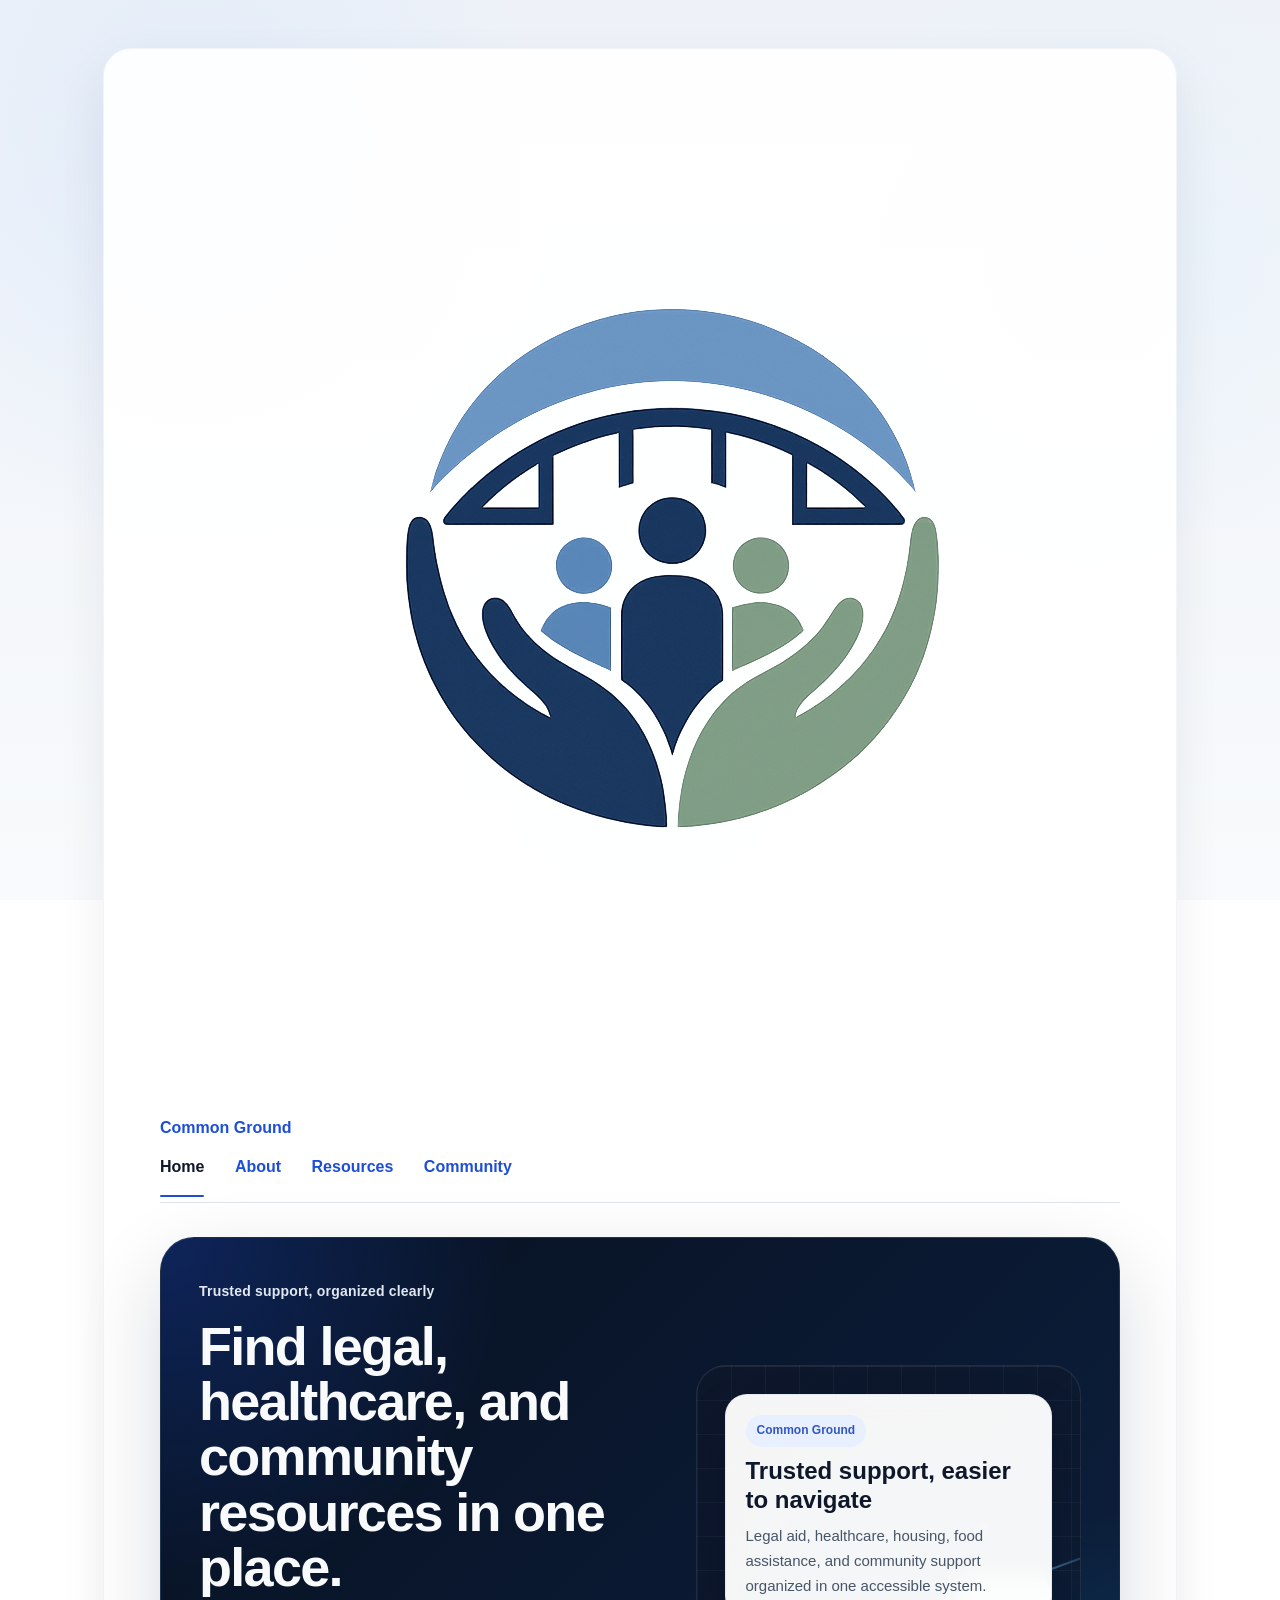
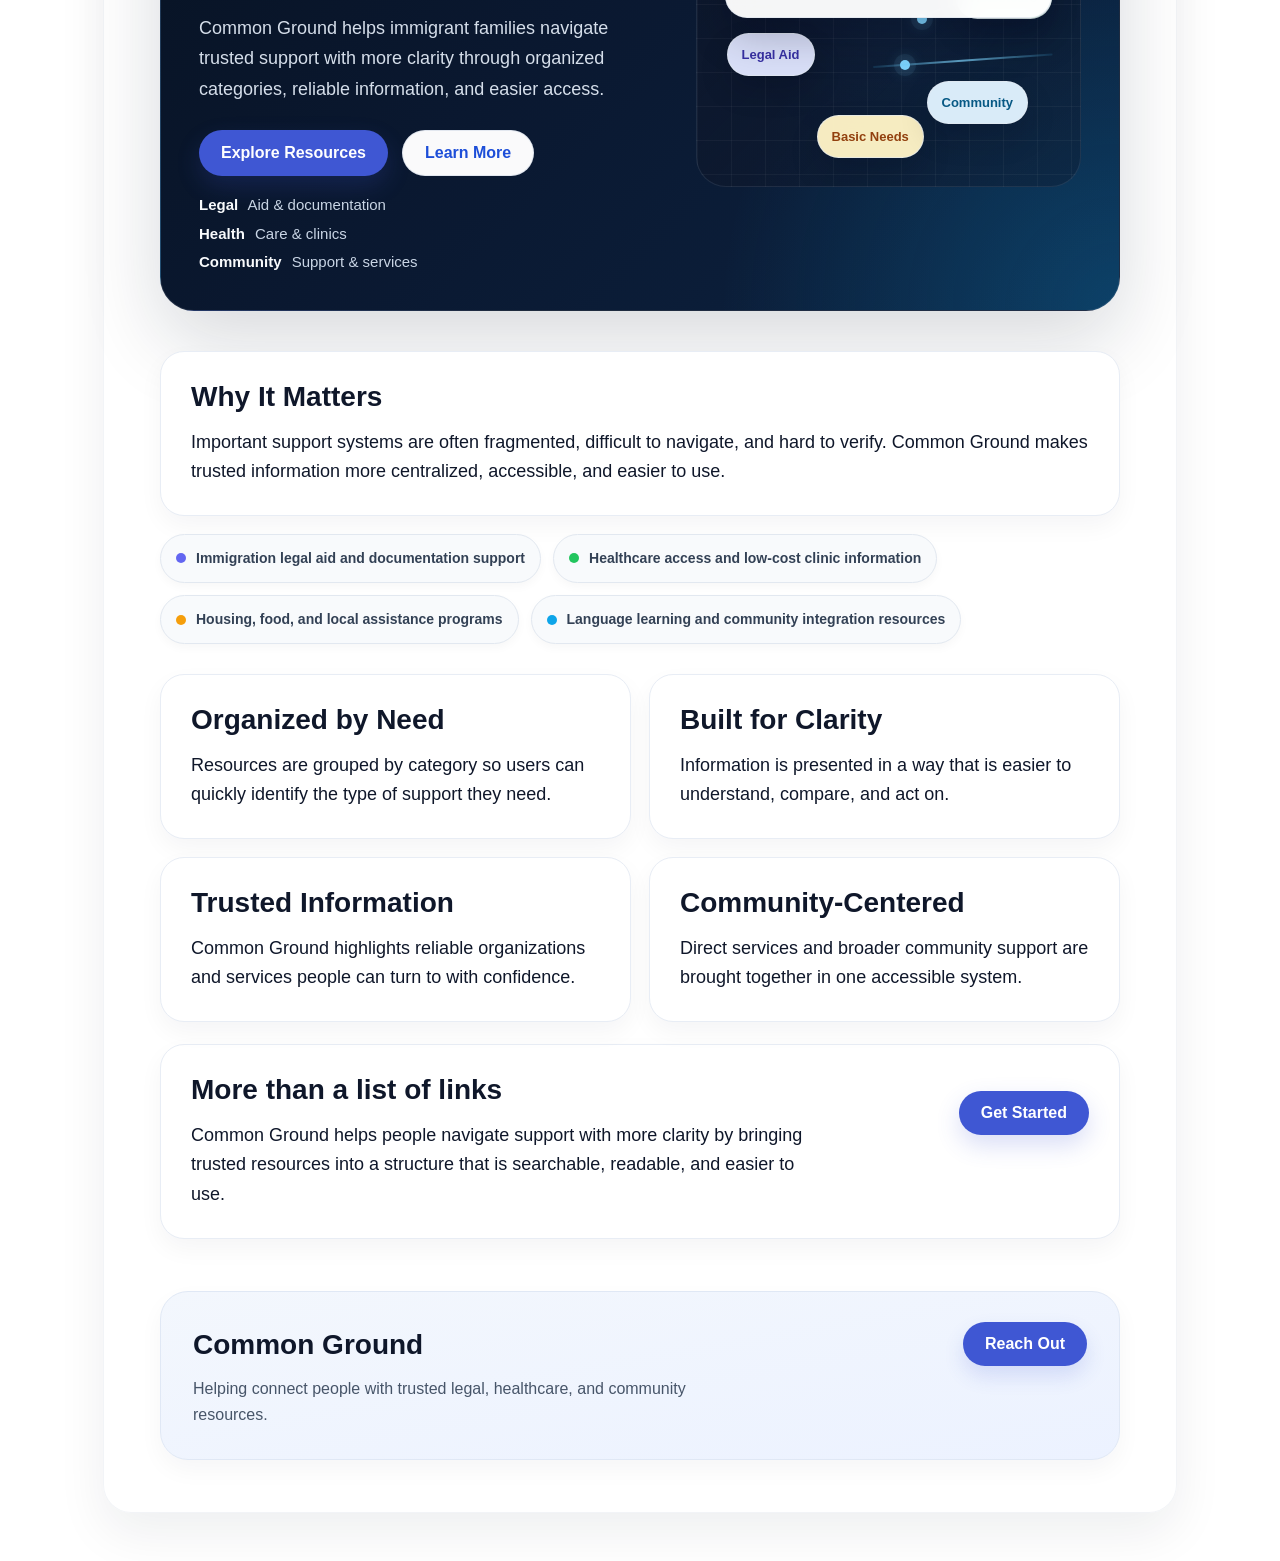
==== commit d01ea239: "Refactor navigation structure in index.html" ====
--- a/index.html
+++ b/index.html
@@ -9,11 +9,18 @@
 <body>
   <div class="container">
 
-    <nav>
-      <a href="index.html" class="active">Home</a>
-      <a href="about.html">About</a>
-      <a href="resources.html">Resources</a>
-      <a href="community.html">Community</a>
+    <nav class="site-nav">
+      <a href="index.html" class="brand">
+        <img src="logo.png" alt="Common Ground logo" class="brand-logo">
+        <span class="brand-text">Common Ground</span>
+      </a>
+    
+      <div class="nav-links">
+        <a href="index.html" class="active">Home</a>
+        <a href="about.html">About</a>
+        <a href="resources.html">Resources</a>
+        <a href="community.html">Community</a>
+      </div>
     </nav>
 
     <section class="hero dark-hero">
--- a/style.css
+++ b/style.css
@@ -4,18 +4,25 @@
 
 body {
   font-family: Arial, sans-serif;
-  background: linear-gradient(to bottom, #eef2f8 0%, #f8fafc 100%);
+  background:
+    radial-gradient(circle at 15% 20%, rgba(96, 165, 250, 0.10), transparent 28%),
+    radial-gradient(circle at 85% 30%, rgba(125, 211, 252, 0.08), transparent 24%),
+    radial-gradient(circle at 50% 85%, rgba(191, 219, 254, 0.12), transparent 26%),
+    linear-gradient(to bottom, #eef2f8 0%, #f8fafc 100%);
   color: #0f172a;
   margin: 0;
   padding: 48px 20px;
   line-height: 1.65;
+  background-attachment: fixed;
 }
 
 .container {
+  position: relative;
+  z-index: 1;
   max-width: 960px;
   margin: 0 auto;
   background: rgba(255, 255, 255, 0.92);
-  padding: 52px 60px;
+  padding: 28px 56px 52px;
   border-radius: 28px;
   box-shadow: 0 20px 50px rgba(15, 23, 42, 0.07);
   border: 1px solid rgba(148, 163, 184, 0.12);
@@ -26,22 +33,54 @@
 ========================= */
 
 nav {
-  margin-bottom: 38px;
+  margin-bottom: 34px;
   padding-bottom: 16px;
   border-bottom: 1px solid #dbe4f0;
 }
 
 nav a {
+  display: inline-block;
   margin-right: 26px;
   text-decoration: none;
   color: #1d4ed8;
   font-weight: 700;
   font-size: 16px;
   position: relative;
+  padding: 6px 0;
+  transition: color 0.2s ease, transform 0.2s ease, opacity 0.2s ease;
+}
+
+nav a:last-child {
+  margin-right: 0;
+}
+
+nav a::after {
+  content: "";
+  position: absolute;
+  left: 0;
+  bottom: -11px;
+  width: 0;
+  height: 2px;
+  background: #1d4ed8;
+  border-radius: 999px;
+  transition: width 0.25s ease;
+}
+
+nav a:hover {
+  color: #1e40af;
+  transform: translateY(-1px);
+}
+
+nav a:hover::after {
+  width: 100%;
 }
 
 nav a.active {
   color: #0f172a;
+}
+
+nav a.active::after {
+  width: 100%;
 }
 
 /* =========================
@@ -51,13 +90,19 @@
 h1 {
   font-size: 64px;
   line-height: 1.02;
-  margin-bottom: 16px;
-  letter-spacing: -1.5px;
+  margin: 0 0 18px;
+  letter-spacing: -1.7px;
 }
 
 h2 {
   font-size: 28px;
-  margin-bottom: 12px;
+  line-height: 1.2;
+  margin: 0 0 14px;
+  color: #0f172a;
+}
+
+h3 {
+  margin: 0;
 }
 
 p {
@@ -69,42 +114,43 @@
   font-size: 22px;
   color: #475569;
   max-width: 760px;
-}
-
-/* =========================
-   Buttons
-========================= */
-
-.primary-btn,
-.secondary-btn {
-  padding: 13px 18px;
-  border-radius: 999px;
-  font-size: 15px;
+  line-height: 1.7;
+}
+
+a {
+  color: #1d4ed8;
   font-weight: 700;
   text-decoration: none;
+  transition: color 0.2s ease;
+}
+
+a:hover {
+  color: #1e40af;
+}
+
+/* =========================
+   Shared page elements
+========================= */
+
+.badge {
   display: inline-block;
-}
-
-.primary-btn {
-  background: #1d4ed8;
-  color: white;
-}
-
-.secondary-btn {
-  background: white;
-  color: #1d4ed8;
-  border: 1px solid #cbd5e1;
-}
-
-/* =========================
-   Sections / Cards
-========================= */
-
-.section {
-  padding: 26px 28px;
-  background: white;
-  border-radius: 20px;
-  border: 1px solid #eef2f7;
+  margin-bottom: 18px;
+  padding: 6px 12px;
+  border-radius: 999px;
+  background: #e8f0ff;
+  color: #3157c7;
+  font-size: 12px;
+  font-weight: 700;
+  letter-spacing: 0.2px;
+}
+
+.hero {
+  margin-bottom: 40px;
+}
+
+.hero:not(.dark-hero) {
+  padding-bottom: 20px;
+  border-bottom: 1px solid #e5e7eb;
 }
 
 .grid {
@@ -113,118 +159,911 @@
   gap: 18px;
 }
 
-/* =========================
-   HERO (DEFAULT)
-========================= */
-
-.hero {
-  margin-bottom: 40px;
-}
-
-/* =========================
-   HERO (DARK / LANDING)
+.section {
+  padding: 28px 30px;
+  background: #ffffff;
+  border-radius: 24px;
+  border: 1px solid #e8edf5;
+  box-shadow: 0 10px 24px rgba(15, 23, 42, 0.045);
+  transition: transform 0.22s ease, box-shadow 0.22s ease, border-color 0.22s ease;
+}
+
+.section:hover {
+  transform: translateY(-3px);
+  box-shadow: 0 18px 38px rgba(37, 99, 235, 0.10);
+  border-color: #c7d7ee;
+}
+
+.grid .section a:hover {
+  text-decoration: underline;
+}
+
+ul {
+  margin: 0;
+  padding-left: 22px;
+}
+
+li {
+  font-size: 18px;
+  margin-bottom: 8px;
+}
+
+/* =========================
+   Buttons
+========================= */
+
+.primary-btn,
+.secondary-btn,
+.footer-button {
+  display: inline-flex;
+  align-items: center;
+  justify-content: center;
+  padding: 14px 22px;
+  border-radius: 999px;
+  font-size: 16px;
+  font-weight: 700;
+  line-height: 1;
+  text-decoration: none;
+  font-family: Arial, sans-serif;
+  transition: transform 0.2s ease, box-shadow 0.2s ease, background 0.2s ease, color 0.2s ease, border-color 0.2s ease;
+  box-sizing: border-box;
+}
+
+.primary-btn {
+  background: #3f57d3;
+  color: #ffffff;
+  box-shadow: 0 10px 24px rgba(63, 87, 211, 0.2);
+}
+
+.primary-btn:hover {
+  background: #3147bf;
+  transform: translateY(-1px);
+}
+
+.secondary-btn {
+  background: #ffffff;
+  color: #1d4ed8;
+  border: 1px solid #d2dae8;
+}
+
+.secondary-btn:hover {
+  background: #f8fbff;
+  border-color: #9eb8ef;
+  transform: translateY(-1px);
+}
+
+.secondary-btn-dark {
+  background: rgba(255, 255, 255, 0.98);
+  color: #1d4ed8;
+  border: 1px solid rgba(210, 218, 232, 0.6);
+}
+
+.secondary-btn-dark:hover {
+  background: #ffffff;
+}
+
+/* =========================
+   Resources page tags / filters
+========================= */
+
+.tag {
+  display: inline-block;
+  font-size: 12px;
+  font-weight: 700;
+  padding: 5px 12px;
+  border-radius: 999px;
+  margin-bottom: 10px;
+  letter-spacing: 0.4px;
+  text-transform: uppercase;
+}
+
+.tag-legal {
+  background: #e0e7ff;
+  color: #3730a3;
+}
+
+.tag-health {
+  background: #dcfce7;
+  color: #166534;
+}
+
+.tag-basic {
+  background: #fef3c7;
+  color: #92400e;
+}
+
+.tag-community {
+  background: #e0f2fe;
+  color: #075985;
+}
+
+.tag-government {
+  background: #ede9fe;
+  color: #5b21b6;
+}
+
+.filters {
+  display: flex;
+  flex-wrap: wrap;
+  gap: 10px;
+  margin-bottom: 24px;
+}
+
+.filter-btn {
+  border: 1px solid #dbe4f0;
+  background: #ffffff;
+  color: #334155;
+  font-size: 14px;
+  font-weight: 700;
+  padding: 10px 14px;
+  border-radius: 999px;
+  cursor: pointer;
+  transition: all 0.2s ease;
+}
+
+.filter-btn:hover {
+  background: #eff6ff;
+  border-color: #93c5fd;
+  color: #1d4ed8;
+  transform: translateY(-1px);
+}
+
+.filter-btn.active {
+  background: #1d4ed8;
+  color: white;
+  border-color: #1d4ed8;
+}
+
+.no-results {
+  display: none;
+  margin-top: 6px;
+  margin-bottom: 22px;
+  padding: 18px 20px;
+  border-radius: 16px;
+  background: #fff7ed;
+  border: 1px solid #fed7aa;
+  color: #9a3412;
+  font-weight: 600;
+}
+
+.meta-row {
+  display: flex;
+  flex-wrap: wrap;
+  gap: 8px;
+  margin-bottom: 12px;
+}
+
+.meta-tag {
+  display: inline-block;
+  font-size: 11px;
+  font-weight: 700;
+  padding: 4px 9px;
+  border-radius: 999px;
+  background: #f8fafc;
+  color: #475569;
+  border: 1px solid #e2e8f0;
+  letter-spacing: 0.3px;
+  text-transform: uppercase;
+}
+
+/* =========================
+   Homepage hero
 ========================= */
 
 .dark-hero {
   display: grid;
-  grid-template-columns: 1.05fr 0.95fr;
-  gap: 34px;
+  grid-template-columns: 1.08fr 0.92fr;
+  gap: 44px;
   align-items: center;
-  padding: 42px;
-  border-radius: 32px;
-  background: linear-gradient(135deg, #07111f, #0c2240);
-  color: white;
+  padding: 40px 38px 36px;
+  border-radius: 34px;
+  background:
+    radial-gradient(circle at top left, rgba(29, 78, 216, 0.32), transparent 30%),
+    radial-gradient(circle at bottom right, rgba(14, 165, 233, 0.24), transparent 34%),
+    linear-gradient(135deg, #07111f 0%, #0a1830 48%, #0c2240 100%);
+  border: 1px solid rgba(148, 163, 184, 0.16);
+  box-shadow: 0 30px 80px rgba(15, 23, 42, 0.16);
+  color: #ffffff;
+}
+
+.hero-copy {
+  min-width: 0;
 }
 
 .dark-hero h1 {
-  color: white;
+  color: #f8fafc;
+  font-size: 54px;
+  max-width: 520px;
 }
 
 .dark-hero .subtitle {
-  color: #cbd5e1;
-}
-
-/* =========================
-   HERO GRAPHIC
+  color: #d5deea;
+  font-size: 18px;
+  max-width: 540px;
+}
+
+.hero-kicker {
+  display: inline-block;
+  margin: 0 0 16px;
+  color: #e2e8f0;
+  font-size: 14px;
+  font-weight: 700;
+  letter-spacing: 0.2px;
+}
+
+.hero-actions {
+  display: flex;
+  flex-wrap: wrap;
+  gap: 14px;
+  margin-top: 26px;
+}
+
+.hero-stats {
+  display: flex;
+  flex-direction: column;
+  gap: 6px;
+  margin-top: 18px;
+}
+
+.hero-stat {
+  color: #f8fafc;
+  font-size: 15px;
+  line-height: 1.5;
+}
+
+.stat-number {
+  font-weight: 800;
+  margin-right: 6px;
+}
+
+.stat-label {
+  color: #c9d5e5;
+}
+
+/* =========================
+   Hero graphic
 ========================= */
 
 .hero-graphic {
   position: relative;
-  min-height: 400px;
-  border-radius: 28px;
-  background: rgba(255,255,255,0.05);
-}
-
-/* floating cards */
+  min-height: 420px;
+}
+
+.graphic-glow {
+  position: absolute;
+  inset: 12% 14%;
+  background: radial-gradient(circle, rgba(56, 189, 248, 0.16) 0%, rgba(59, 130, 246, 0.05) 38%, transparent 70%);
+  filter: blur(28px);
+}
+
+.graphic-panel {
+  position: relative;
+  min-height: 420px;
+  height: 100%;
+  border-radius: 30px;
+  overflow: hidden;
+  border: 1px solid rgba(191, 219, 254, 0.1);
+  background:
+    linear-gradient(rgba(255,255,255,0.04) 1px, transparent 1px),
+    linear-gradient(90deg, rgba(255,255,255,0.04) 1px, transparent 1px),
+    linear-gradient(135deg, rgba(15, 23, 42, 0.72), rgba(15, 23, 42, 0.38));
+  background-size: 34px 34px, 34px 34px, cover;
+  box-shadow: inset 0 1px 0 rgba(255,255,255,0.04);
+}
 
 .floating-card {
   position: absolute;
-  border-radius: 20px;
-  padding: 14px 16px;
-  font-weight: 700;
+  border-radius: 22px;
+  backdrop-filter: blur(12px);
+  box-sizing: border-box;
 }
 
 .card-main {
-  top: 30px;
+  top: 28px;
+  left: 28px;
+  right: 28px;
+  padding: 20px 20px 18px;
+  background: rgba(255, 255, 255, 0.96);
+  border: 1px solid rgba(226, 232, 240, 0.85);
+  box-shadow: 0 20px 40px rgba(2, 6, 23, 0.22);
+  z-index: 3;
+}
+
+.card-main h3 {
+  margin: 10px 0 10px;
+  font-size: 24px;
+  line-height: 1.2;
+  color: #0f172a;
+}
+
+.card-main p {
+  margin: 0;
+  font-size: 15px;
+  line-height: 1.65;
+  color: #475569;
+}
+
+.card-badge {
+  display: inline-block;
+  padding: 6px 11px;
+  border-radius: 999px;
+  background: #e8f0ff;
+  color: #3157c7;
+  font-size: 12px;
+  font-weight: 700;
+}
+
+.card-small {
+  padding: 10px 14px;
+  font-size: 13px;
+  font-weight: 700;
+  border: 1px solid rgba(226, 232, 240, 0.7);
+  box-shadow: 0 14px 30px rgba(2, 6, 23, 0.16);
+  z-index: 2;
+}
+
+.card-legal {
   left: 30px;
-  right: 30px;
-  background: white;
-  color: #0f172a;
-}
-
-.card-small {
-  background: rgba(255,255,255,0.9);
-}
-
-.card-legal { bottom: 100px; left: 20px; }
-.card-health { top: 200px; right: 20px; }
-.card-basic { bottom: 20px; left: 120px; }
-.card-community { bottom: 60px; right: 60px; }
-
-/* =========================
-   FOOTER
+  bottom: 110px;
+  background: rgba(224, 231, 255, 0.97);
+  color: #3730a3;
+}
+
+.card-health {
+  right: 28px;
+  top: 210px;
+  background: rgba(220, 252, 231, 0.97);
+  color: #166534;
+}
+
+.card-basic {
+  left: 120px;
+  bottom: 28px;
+  background: rgba(254, 243, 199, 0.97);
+  color: #92400e;
+}
+
+.card-community {
+  right: 52px;
+  bottom: 62px;
+  background: rgba(224, 242, 254, 0.97);
+  color: #075985;
+}
+
+.node {
+  position: absolute;
+  width: 10px;
+  height: 10px;
+  border-radius: 999px;
+  background: #7dd3fc;
+  box-shadow: 0 0 0 6px rgba(125, 211, 252, 0.08), 0 0 16px rgba(125, 211, 252, 0.45);
+}
+
+.node-1 { top: 152px; left: 80px; }
+.node-2 { top: 248px; left: 220px; }
+.node-3 { top: 158px; right: 92px; }
+.node-4 { bottom: 116px; right: 170px; }
+
+.line {
+  position: absolute;
+  height: 2px;
+  background: linear-gradient(90deg, rgba(56,189,248,0.12), rgba(125,211,252,0.72), rgba(56,189,248,0.12));
+  transform-origin: left center;
+  border-radius: 999px;
+}
+
+.line-1 {
+  top: 158px;
+  left: 92px;
+  width: 150px;
+  transform: rotate(25deg);
+}
+
+.line-2 {
+  top: 248px;
+  left: 228px;
+  width: 180px;
+  transform: rotate(-20deg);
+}
+
+.line-3 {
+  bottom: 118px;
+  left: 176px;
+  width: 180px;
+  transform: rotate(-4deg);
+}
+
+/* =========================
+   Homepage content
+========================= */
+
+.intro-section {
+  margin-bottom: 18px;
+}
+
+.feature-grid {
+  margin-top: 0;
+}
+
+.focus-strip {
+  display: flex;
+  flex-wrap: wrap;
+  gap: 12px;
+  margin: 18px 0 30px;
+}
+
+.focus-item {
+  display: flex;
+  align-items: center;
+  gap: 10px;
+  padding: 12px 15px;
+  background: #f8fafc;
+  border: 1px solid #e2e8f0;
+  border-radius: 999px;
+  font-size: 14px;
+  font-weight: 700;
+  color: #334155;
+  box-shadow: 0 4px 10px rgba(15, 23, 42, 0.03);
+}
+
+.focus-dot {
+  width: 10px;
+  height: 10px;
+  border-radius: 999px;
+  display: inline-block;
+  flex-shrink: 0;
+}
+
+.legal-dot {
+  background: #6366f1;
+}
+
+.health-dot {
+  background: #22c55e;
+}
+
+.basic-dot {
+  background: #f59e0b;
+}
+
+.community-dot {
+  background: #0ea5e9;
+}
+
+.highlight-section {
+  margin-top: 22px;
+  display: flex;
+  justify-content: space-between;
+  align-items: flex-start;
+  gap: 28px;
+  flex-wrap: wrap;
+}
+
+.highlight-copy {
+  max-width: 640px;
+}
+
+.highlight-actions {
+  margin-top: 18px;
+}
+
+/* =========================
+   Footer
 ========================= */
 
 .footer {
   margin-top: 52px;
-  padding: 28px;
-  border-radius: 24px;
-  background: linear-gradient(to bottom right, #f8fbff, #eef4ff);
+  padding: 30px 32px;
+  border-radius: 28px;
+  background: linear-gradient(to bottom right, #f3f7fd, #ecf2ff);
+  border: 1px solid #e0e8f5;
+  box-shadow: 0 10px 24px rgba(15, 23, 42, 0.04);
 }
 
 .footer-top {
   display: flex;
   justify-content: space-between;
+  align-items: flex-start;
+  gap: 28px;
 }
 
 .footer-title {
   font-size: 28px;
   font-weight: 800;
+  color: #0f172a;
+  margin: 0 0 8px;
 }
 
 .footer-subtitle {
   font-size: 16px;
   color: #475569;
+  margin: 0;
+  max-width: 560px;
 }
 
 .footer-button {
-  padding: 12px 18px;
-  border-radius: 999px;
-  background: #1d4ed8;
-  color: white;
+  min-width: 120px;
+  background: #3f57d3;
+  color: #ffffff;
+  box-shadow: 0 10px 20px rgba(63, 87, 211, 0.16);
+}
+
+.footer-button:hover {
+  background: #3147bf;
+  transform: translateY(-1px);
+}
+
+/* =========================
+   About Page
+========================= */
+
+.page-kicker {
+  display: inline-block;
+  margin: 0 0 14px;
+  color: #3157c7;
+  font-size: 13px;
+  font-weight: 700;
+  letter-spacing: 0.3px;
+  text-transform: uppercase;
+}
+
+.about-hero h1 {
+  max-width: 760px;
+}
+
+.about-hero .subtitle {
+  max-width: 760px;
+}
+
+.about-intro {
+  margin-bottom: 18px;
+}
+
+.about-grid {
+  margin-bottom: 18px;
+}
+
+.about-highlight {
+  margin-bottom: 18px;
+}
+
+.about-highlight-copy {
+  max-width: 760px;
+}
+
+.about-focus {
+  margin-top: 0;
+  margin-bottom: 24px;
+}
+
+.about-cta {
+  display: flex;
+  justify-content: space-between;
+  align-items: center;
+  gap: 28px;
+  flex-wrap: wrap;
+}
+
+.about-cta-copy {
+  max-width: 620px;
+}
+
+.about-cta-actions {
+  margin-top: 8px;
+}
+
+@media (max-width: 980px) {
+  .about-cta {
+    flex-direction: column;
+    align-items: flex-start;
+  }
+}
+
+/* =========================
+   Community Page
+========================= */
+
+.submit-event-section {
+  margin-top: 24px;
+  display: flex;
+  justify-content: space-between;
+  align-items: flex-start;
+  gap: 28px;
+  flex-wrap: wrap;
+}
+
+.submit-event-copy {
+  max-width: 620px;
+}
+
+.submit-event-actions {
+  margin-top: 18px;
+}
+
+@media (max-width: 980px) {
+  .submit-event-section {
+    flex-direction: column;
+    align-items: flex-start;
+  }
+}
+
+.event-meta-row {
+  display: flex;
+  flex-wrap: wrap;
+  gap: 8px;
+  margin-bottom: 12px;
+}
+
+.event-meta-tag {
+  display: inline-block;
+  font-size: 12px;
+  font-weight: 700;
+  padding: 6px 10px;
+  border-radius: 999px;
+  background: #f3f7fd;
+  color: #3157c7;
+  border: 1px solid #dbe4f0;
+}
+
+.event-link-row {
+  margin-top: 10px;
+}
+
+.event-link {
+  font-size: 15px;
+  font-weight: 700;
+  color: #1d4ed8;
   text-decoration: none;
 }
 
-/* =========================
-   RESPONSIVE
-========================= */
-
-@media (max-width: 900px) {
+.event-link:hover {
+  color: #1e40af;
+  text-decoration: underline;
+}
+
+.page-kicker {
+  display: inline-block;
+  margin: 0 0 14px;
+  color: #3157c7;
+  font-size: 13px;
+  font-weight: 700;
+  letter-spacing: 0.3px;
+  text-transform: uppercase;
+}
+
+.community-hero h1 {
+  max-width: 820px;
+}
+
+.community-hero .subtitle {
+  max-width: 780px;
+}
+
+.community-intro {
+  margin-bottom: 18px;
+}
+
+.community-grid {
+  margin-bottom: 18px;
+}
+
+.community-focus {
+  margin-top: 0;
+  margin-bottom: 24px;
+}
+
+.community-events-section {
+  margin-bottom: 24px;
+}
+
+.community-events-header {
+  margin-bottom: 6px;
+}
+
+.community-events-subtitle {
+  font-size: 17px;
+  color: #475569;
+  max-width: 680px;
+}
+
+.events-grid {
+  display: grid;
+  grid-template-columns: 1fr 1fr;
+  gap: 18px;
+  margin-top: 20px;
+}
+
+.event-card {
+  padding: 22px 22px 20px;
+  background: #ffffff;
+  border-radius: 22px;
+  border: 1px solid #e8edf5;
+  box-shadow: 0 10px 24px rgba(15, 23, 42, 0.045);
+  transition: transform 0.22s ease, box-shadow 0.22s ease, border-color 0.22s ease;
+}
+
+.event-card:hover {
+  transform: translateY(-3px);
+  box-shadow: 0 18px 38px rgba(37, 99, 235, 0.10);
+  border-color: #c7d7ee;
+}
+
+.event-card h3 {
+  font-size: 22px;
+  line-height: 1.25;
+  margin: 0 0 10px 0;
+  color: #0f172a;
+}
+
+.event-date {
+  font-size: 13px;
+  font-weight: 700;
+  color: #3157c7;
+  margin-bottom: 8px;
+  text-transform: uppercase;
+  letter-spacing: 0.3px;
+}
+
+.event-location {
+  font-size: 15px;
+  font-weight: 700;
+  color: #334155;
+  margin-bottom: 8px;
+}
+
+.event-desc {
+  font-size: 16px;
+  color: #475569;
+  line-height: 1.65;
+}
+
+.community-cta {
+  display: flex;
+  justify-content: space-between;
+  align-items: flex-start;
+  gap: 28px;
+  flex-wrap: wrap;
+}
+
+.community-cta-copy {
+  max-width: 620px;
+}
+
+.community-cta-actions {
+  margin-top: 18px;
+}
+
+@media (max-width: 980px) {
+  .community-cta {
+    flex-direction: column;
+    align-items: flex-start;
+  }
+}
+
+@media (max-width: 700px) {
+  .events-grid {
+    grid-template-columns: 1fr;
+  }
+}
+
+/* =========================
+   Responsive
+========================= */
+
+@media (max-width: 980px) {
   .dark-hero {
     grid-template-columns: 1fr;
+    padding: 30px;
+  }
+
+  .dark-hero h1 {
+    max-width: 100%;
+  }
+
+  .hero-graphic,
+  .graphic-panel {
+    min-height: 360px;
+  }
+
+  .footer-top,
+  .highlight-section {
+    flex-direction: column;
+    align-items: flex-start;
   }
 
   .grid {
     grid-template-columns: 1fr;
   }
 }
+
+@media (max-width: 700px) {
+  body {
+    padding: 24px 12px;
+  }
+
+  .container {
+    padding: 22px 20px 30px;
+    border-radius: 20px;
+  }
+
+  nav a {
+    margin-right: 18px;
+    font-size: 15px;
+  }
+
+  h1 {
+    font-size: 44px;
+    letter-spacing: -1px;
+  }
+
+  .subtitle {
+    font-size: 19px;
+  }
+
+  .dark-hero {
+    padding: 24px;
+    border-radius: 24px;
+  }
+
+  .dark-hero h1 {
+    font-size: 42px;
+    line-height: 1.03;
+    letter-spacing: -1px;
+  }
+
+  .dark-hero .subtitle {
+    font-size: 17px;
+  }
+
+  .hero-actions {
+    flex-direction: column;
+    align-items: stretch;
+  }
+
+  .primary-btn,
+  .secondary-btn,
+  .footer-button {
+    width: 100%;
+    text-align: center;
+  }
+
+  .hero-graphic,
+  .graphic-panel {
+    min-height: 320px;
+  }
+
+  .card-main {
+    top: 20px;
+    left: 20px;
+    right: 20px;
+  }
+
+  .card-main h3 {
+    font-size: 21px;
+  }
+
+  .card-health,
+  .card-community {
+    right: 18px;
+  }
+
+  .card-basic {
+    left: 74px;
+  }
+
+  .section {
+    padding: 22px 20px;
+  }
+
+  .footer {
+    padding: 24px 20px;
+  }
+
+  .footer-title {
+    font-size: 24px;
+  }
+
+  .footer-subtitle {
+    font-size: 16px;
+  }
+}
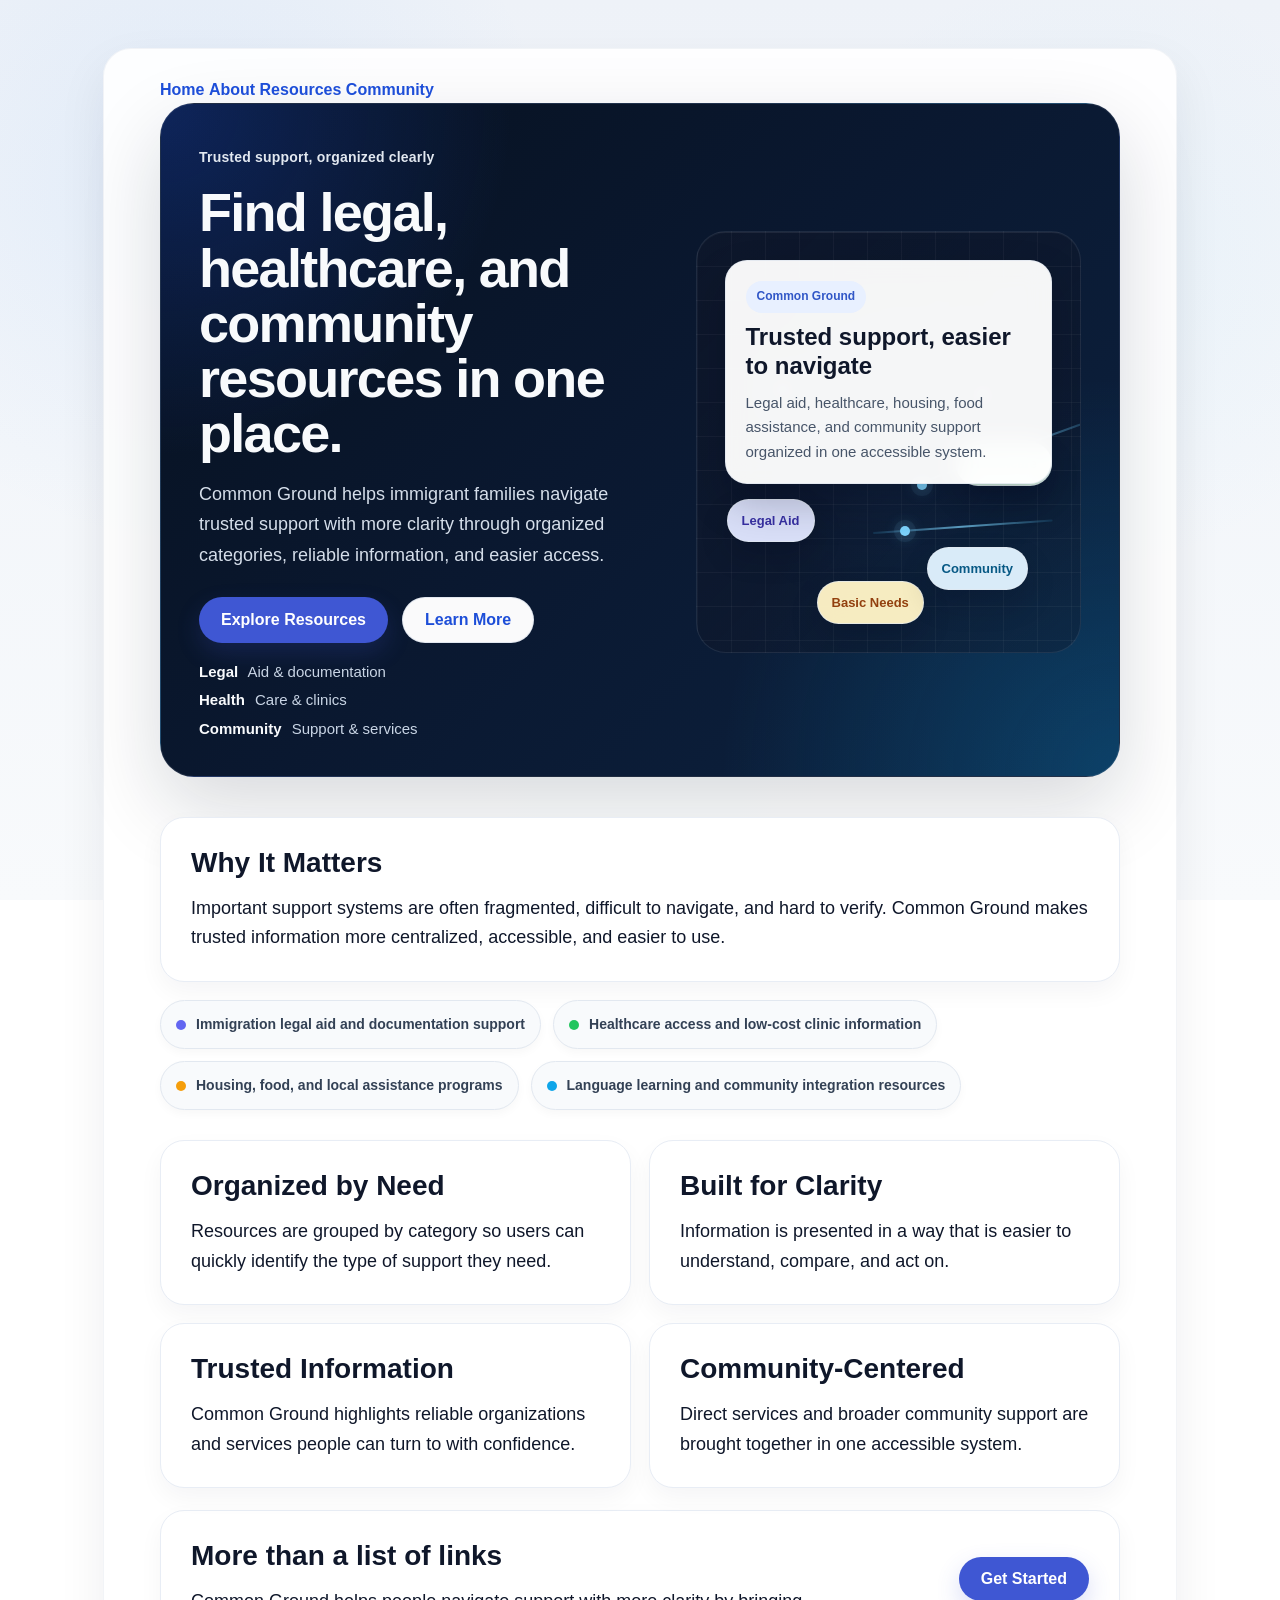
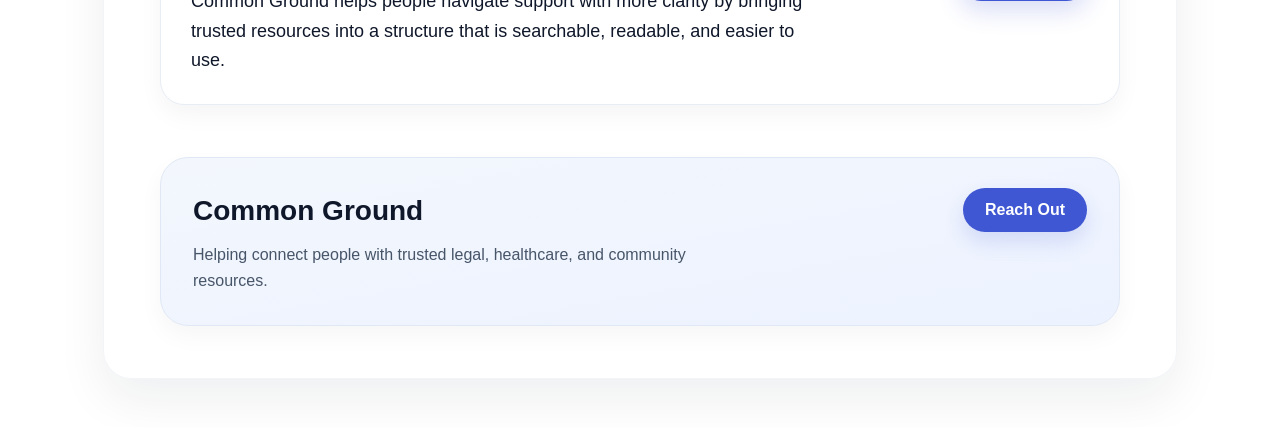
==== commit 8cd62ae1: "Refactor navigation structure in index.html" ====
--- a/index.html
+++ b/index.html
@@ -9,18 +9,11 @@
 <body>
   <div class="container">
 
-    <nav class="site-nav">
-      <a href="index.html" class="brand">
-        <img src="logo.png" alt="Common Ground logo" class="brand-logo">
-        <span class="brand-text">Common Ground</span>
-      </a>
-    
-      <div class="nav-links">
-        <a href="index.html" class="active">Home</a>
-        <a href="about.html">About</a>
-        <a href="resources.html">Resources</a>
-        <a href="community.html">Community</a>
-      </div>
+    <nav>
+      <a href="index.html" class="active">Home</a>
+      <a href="about.html">About</a>
+      <a href="resources.html">Resources</a>
+      <a href="community.html">Community</a>
     </nav>
 
     <section class="hero dark-hero">
--- a/style.css
+++ b/style.css
@@ -32,15 +32,47 @@
    Navigation
 ========================= */
 
-nav {
+.site-nav {
+  display: flex;
+  justify-content: space-between;
+  align-items: center;
+  gap: 24px;
   margin-bottom: 34px;
   padding-bottom: 16px;
   border-bottom: 1px solid #dbe4f0;
 }
 
-nav a {
+.brand {
+  display: inline-flex;
+  align-items: center;
+  gap: 12px;
+  text-decoration: none;
+  flex-shrink: 0;
+}
+
+.brand-logo {
+  width: 38px;
+  height: 38px;
+  object-fit: contain;
+  display: block;
+}
+
+.brand-text {
+  font-size: 22px;
+  font-weight: 800;
+  color: #0f172a;
+  letter-spacing: -0.4px;
+}
+
+.nav-links {
+  display: flex;
+  align-items: center;
+  gap: 26px;
+  flex-wrap: wrap;
+}
+
+.nav-links a {
   display: inline-block;
-  margin-right: 26px;
   text-decoration: none;
   color: #1d4ed8;
   font-weight: 700;
@@ -50,11 +82,7 @@
   transition: color 0.2s ease, transform 0.2s ease, opacity 0.2s ease;
 }
 
-nav a:last-child {
-  margin-right: 0;
-}
-
-nav a::after {
+.nav-links a::after {
   content: "";
   position: absolute;
   left: 0;
@@ -66,21 +94,46 @@
   transition: width 0.25s ease;
 }
 
-nav a:hover {
+.nav-links a:hover {
   color: #1e40af;
   transform: translateY(-1px);
 }
 
-nav a:hover::after {
+.nav-links a:hover::after {
   width: 100%;
 }
 
-nav a.active {
+.nav-links a.active {
   color: #0f172a;
 }
 
-nav a.active::after {
+.nav-links a.active::after {
   width: 100%;
+}
+
+@media (max-width: 700px) {
+  .site-nav {
+    flex-direction: column;
+    align-items: flex-start;
+    gap: 16px;
+  }
+
+  .brand-text {
+    font-size: 20px;
+  }
+
+  .brand-logo {
+    width: 34px;
+    height: 34px;
+  }
+
+  .nav-links {
+    gap: 18px;
+  }
+
+  .nav-links a {
+    font-size: 15px;
+  }
 }
 
 /* =========================
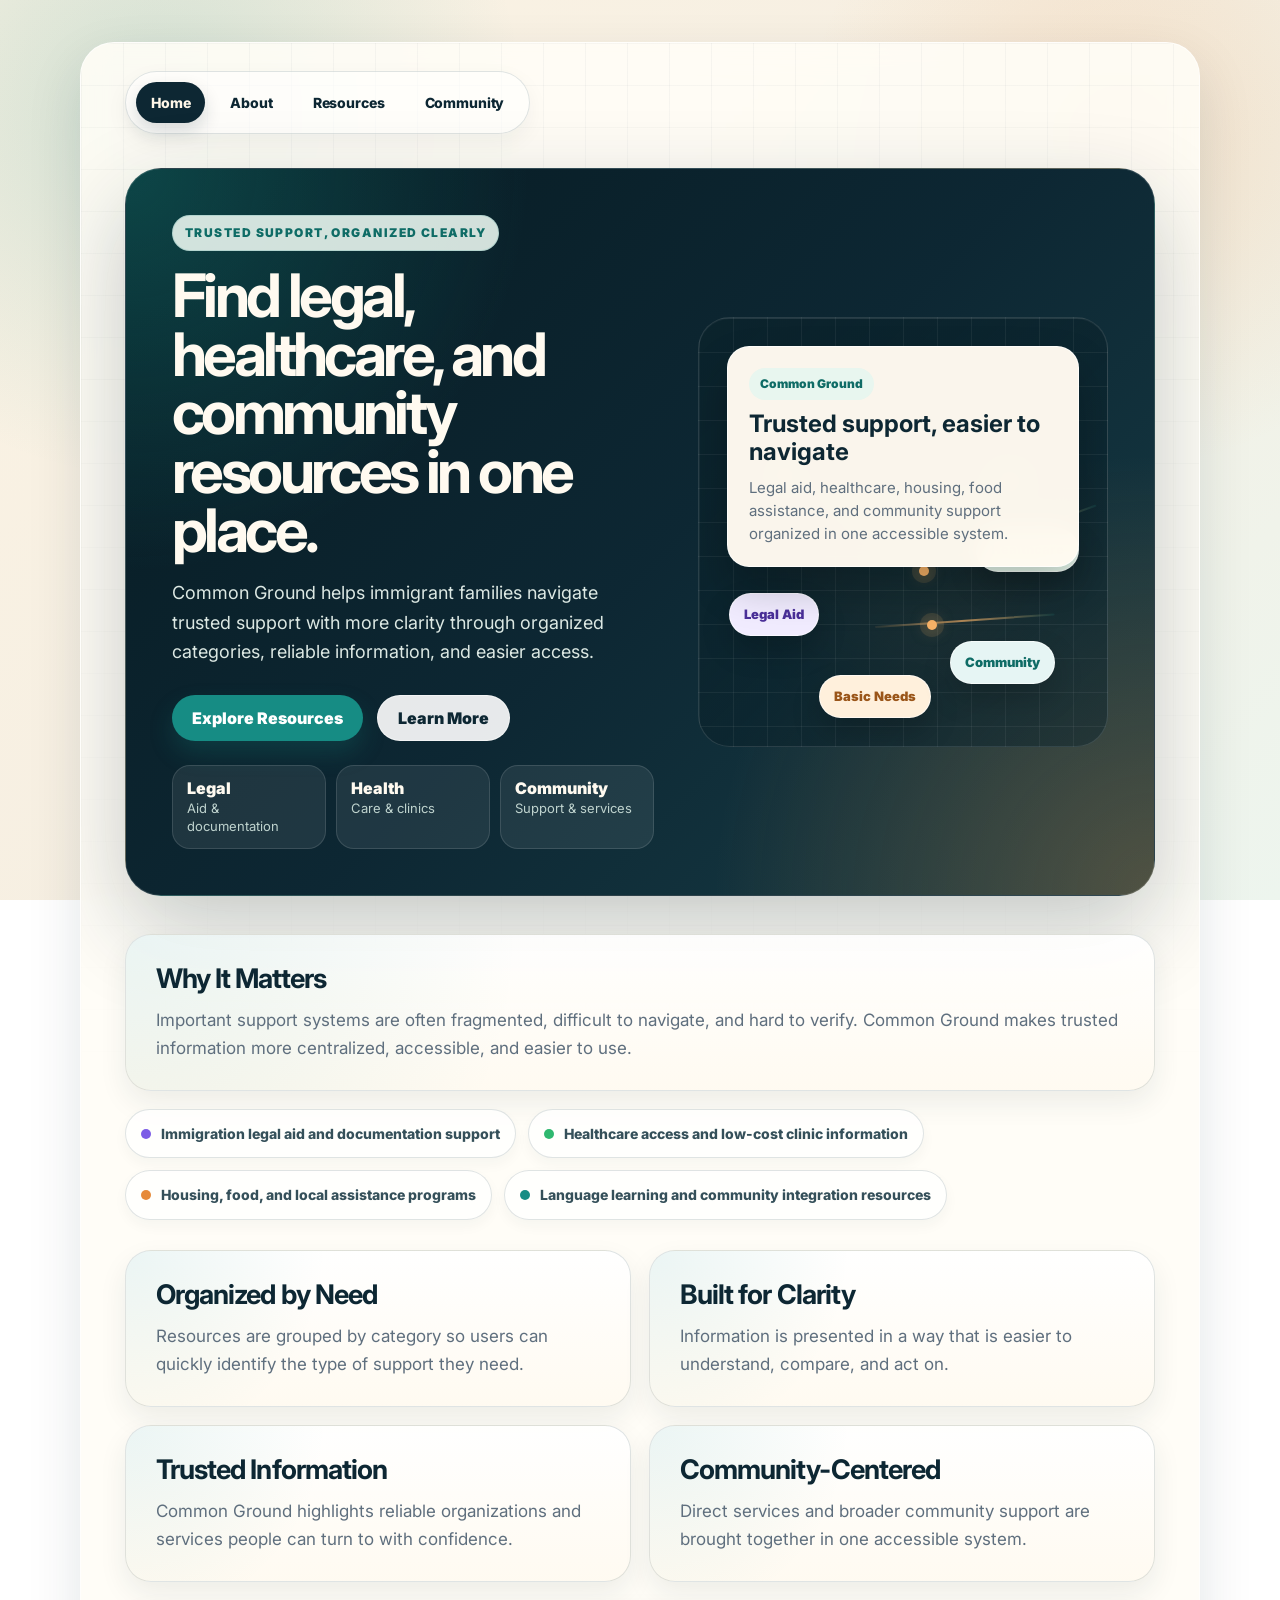
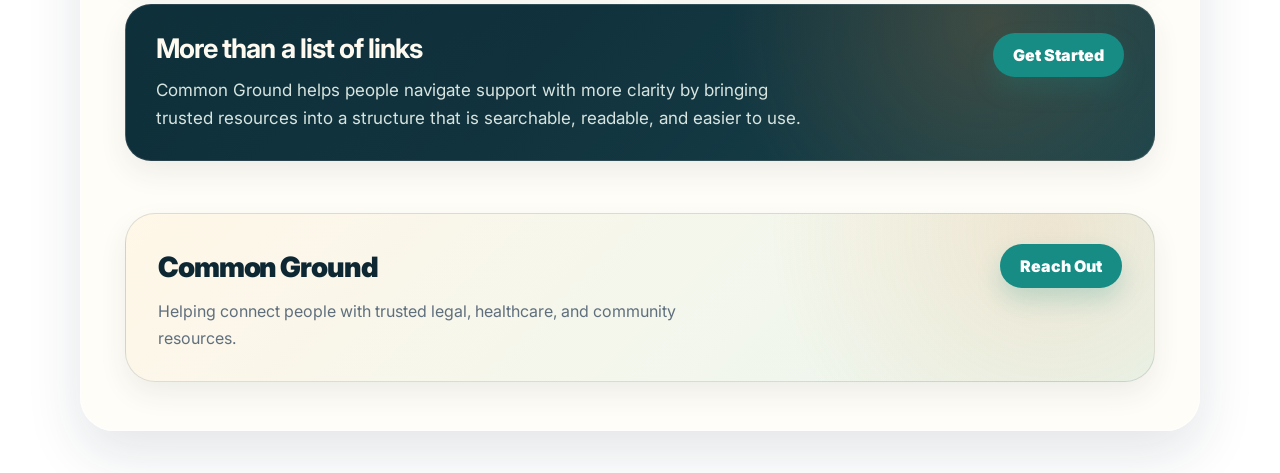
==== commit 36616ce4: "Add files via upload" ====
--- a/index.html
+++ b/index.html
@@ -4,7 +4,10 @@
   <meta charset="UTF-8">
   <meta name="viewport" content="width=device-width, initial-scale=1.0">
   <title>Common Ground</title>
-  <link rel="stylesheet" href="style.css?v=4">
+  <link rel="preconnect" href="https://fonts.googleapis.com">
+  <link rel="preconnect" href="https://fonts.gstatic.com" crossorigin>
+  <link href="https://fonts.googleapis.com/css2?family=Inter:wght@400;500;600;700;800;900&display=swap" rel="stylesheet">
+  <link rel="stylesheet" href="style.css?v=7">
 </head>
 <body>
   <div class="container">
--- a/style.css
+++ b/style.css
@@ -1,139 +1,114 @@
 /* =========================
-   Base / Layout
-========================= */
+   Common Ground visual system
+========================= */
+
+:root {
+  --ink: #10202f;
+  --muted: #5f6f7e;
+  --paper: #fffaf0;
+  --paper-soft: #fffdf7;
+  --navy: #0d2733;
+  --navy-2: #163d4a;
+  --teal: #168c84;
+  --teal-dark: #0f6c66;
+  --orange: #e68a3a;
+  --orange-soft: #fff0dc;
+  --mint: #e8f6ef;
+  --line: rgba(30, 64, 72, 0.14);
+  --shadow: 0 22px 55px rgba(20, 45, 55, 0.12);
+  --soft-shadow: 0 12px 28px rgba(20, 45, 55, 0.08);
+}
+
+* {
+  box-sizing: border-box;
+}
 
 body {
-  font-family: Arial, sans-serif;
+  font-family: "Inter", Arial, sans-serif;
   background:
-    radial-gradient(circle at 15% 20%, rgba(96, 165, 250, 0.10), transparent 28%),
-    radial-gradient(circle at 85% 30%, rgba(125, 211, 252, 0.08), transparent 24%),
-    radial-gradient(circle at 50% 85%, rgba(191, 219, 254, 0.12), transparent 26%),
-    linear-gradient(to bottom, #eef2f8 0%, #f8fafc 100%);
-  color: #0f172a;
+    radial-gradient(circle at 12% 12%, rgba(22, 140, 132, 0.18), transparent 27%),
+    radial-gradient(circle at 88% 16%, rgba(230, 138, 58, 0.16), transparent 24%),
+    radial-gradient(circle at 48% 92%, rgba(13, 39, 51, 0.10), transparent 28%),
+    linear-gradient(135deg, #fbf3e4 0%, #f6efe2 48%, #edf5ee 100%);
+  color: var(--ink);
   margin: 0;
-  padding: 48px 20px;
+  padding: 42px 20px;
   line-height: 1.65;
   background-attachment: fixed;
 }
 
 .container {
   position: relative;
+  max-width: 1120px;
+  margin: 0 auto;
+  background: rgba(255, 253, 247, 0.9);
+  backdrop-filter: blur(14px);
+  -webkit-backdrop-filter: blur(14px);
+  padding: 28px 44px 48px;
+  border-radius: 34px;
+  box-shadow: var(--shadow);
+  border: 1px solid rgba(255, 255, 255, 0.62);
+  overflow: hidden;
+}
+
+.container::before {
+  content: "";
+  position: absolute;
+  inset: 0;
+  background:
+    linear-gradient(90deg, rgba(13, 39, 51, 0.035) 1px, transparent 1px),
+    linear-gradient(rgba(13, 39, 51, 0.03) 1px, transparent 1px);
+  background-size: 42px 42px;
+  mask-image: linear-gradient(to bottom, black, transparent 55%);
+  pointer-events: none;
+}
+
+.container > * {
+  position: relative;
   z-index: 1;
-  max-width: 960px;
-  margin: 0 auto;
-  background: rgba(255, 255, 255, 0.92);
-  padding: 28px 56px 52px;
-  border-radius: 28px;
-  box-shadow: 0 20px 50px rgba(15, 23, 42, 0.07);
-  border: 1px solid rgba(148, 163, 184, 0.12);
 }
 
 /* =========================
    Navigation
 ========================= */
 
-.site-nav {
+nav {
   display: flex;
-  justify-content: space-between;
   align-items: center;
-  gap: 24px;
+  gap: 10px;
   margin-bottom: 34px;
-  padding-bottom: 16px;
-  border-bottom: 1px solid #dbe4f0;
-}
-
-.brand {
+  padding: 10px;
+  border: 1px solid var(--line);
+  border-radius: 999px;
+  background: rgba(255, 255, 255, 0.62);
+  box-shadow: 0 8px 22px rgba(13, 39, 51, 0.05);
+  width: fit-content;
+}
+
+nav a {
   display: inline-flex;
   align-items: center;
-  gap: 12px;
+  justify-content: center;
+  padding: 9px 15px;
+  border-radius: 999px;
+  color: var(--navy);
+  font-weight: 800;
+  font-size: 14px;
+  letter-spacing: -0.01em;
   text-decoration: none;
-  flex-shrink: 0;
-}
-
-.brand-logo {
-  width: 38px;
-  height: 38px;
-  object-fit: contain;
-  display: block;
-}
-
-.brand-text {
-  font-size: 22px;
-  font-weight: 800;
-  color: #0f172a;
-  letter-spacing: -0.4px;
-}
-
-.nav-links {
-  display: flex;
-  align-items: center;
-  gap: 26px;
-  flex-wrap: wrap;
-}
-
-.nav-links a {
-  display: inline-block;
-  text-decoration: none;
-  color: #1d4ed8;
-  font-weight: 700;
-  font-size: 16px;
-  position: relative;
-  padding: 6px 0;
-  transition: color 0.2s ease, transform 0.2s ease, opacity 0.2s ease;
-}
-
-.nav-links a::after {
-  content: "";
-  position: absolute;
-  left: 0;
-  bottom: -11px;
-  width: 0;
-  height: 2px;
-  background: #1d4ed8;
-  border-radius: 999px;
-  transition: width 0.25s ease;
-}
-
-.nav-links a:hover {
-  color: #1e40af;
+  transition: transform 0.2s ease, background 0.2s ease, color 0.2s ease;
+}
+
+nav a:hover {
+  background: rgba(22, 140, 132, 0.11);
+  color: var(--teal-dark);
   transform: translateY(-1px);
 }
 
-.nav-links a:hover::after {
-  width: 100%;
-}
-
-.nav-links a.active {
-  color: #0f172a;
-}
-
-.nav-links a.active::after {
-  width: 100%;
-}
-
-@media (max-width: 700px) {
-  .site-nav {
-    flex-direction: column;
-    align-items: flex-start;
-    gap: 16px;
-  }
-
-  .brand-text {
-    font-size: 20px;
-  }
-
-  .brand-logo {
-    width: 34px;
-    height: 34px;
-  }
-
-  .nav-links {
-    gap: 18px;
-  }
-
-  .nav-links a {
-    font-size: 15px;
-  }
+nav a.active {
+  background: var(--navy);
+  color: #fff7e8;
+  box-shadow: 0 8px 18px rgba(13, 39, 51, 0.16);
 }
 
 /* =========================
@@ -141,69 +116,83 @@
 ========================= */
 
 h1 {
-  font-size: 64px;
-  line-height: 1.02;
+  font-size: clamp(44px, 6vw, 72px);
+  line-height: 0.98;
   margin: 0 0 18px;
-  letter-spacing: -1.7px;
+  letter-spacing: -0.06em;
+  color: var(--navy);
 }
 
 h2 {
-  font-size: 28px;
-  line-height: 1.2;
-  margin: 0 0 14px;
-  color: #0f172a;
+  font-size: 27px;
+  line-height: 1.15;
+  margin: 0 0 12px;
+  letter-spacing: -0.035em;
+  color: var(--navy);
 }
 
 h3 {
   margin: 0;
+  color: var(--navy);
 }
 
 p {
-  font-size: 18px;
+  font-size: 17px;
   margin: 0;
+  color: var(--muted);
 }
 
 .subtitle {
-  font-size: 22px;
-  color: #475569;
+  font-size: 20px;
+  color: #536675;
   max-width: 760px;
-  line-height: 1.7;
+  line-height: 1.65;
 }
 
 a {
-  color: #1d4ed8;
-  font-weight: 700;
+  color: var(--teal-dark);
+  font-weight: 800;
   text-decoration: none;
-  transition: color 0.2s ease;
 }
 
 a:hover {
-  color: #1e40af;
-}
-
-/* =========================
-   Shared page elements
-========================= */
-
+  color: var(--orange);
+}
+
+.page-kicker,
+.hero-kicker,
 .badge {
-  display: inline-block;
-  margin-bottom: 18px;
-  padding: 6px 12px;
-  border-radius: 999px;
-  background: #e8f0ff;
-  color: #3157c7;
+  display: inline-flex;
+  align-items: center;
+  width: fit-content;
+  margin: 0 0 15px;
+  padding: 7px 12px;
+  border-radius: 999px;
+  background: rgba(232, 246, 239, 0.9);
+  color: var(--teal-dark);
+  border: 1px solid rgba(22, 140, 132, 0.16);
   font-size: 12px;
-  font-weight: 700;
-  letter-spacing: 0.2px;
-}
+  font-weight: 900;
+  letter-spacing: 0.12em;
+  text-transform: uppercase;
+}
+
+/* =========================
+   Shared sections
+========================= */
 
 .hero {
-  margin-bottom: 40px;
+  margin-bottom: 38px;
 }
 
 .hero:not(.dark-hero) {
-  padding-bottom: 20px;
-  border-bottom: 1px solid #e5e7eb;
+  padding: 44px;
+  border-radius: 32px;
+  background:
+    radial-gradient(circle at 88% 18%, rgba(230, 138, 58, 0.18), transparent 30%),
+    linear-gradient(135deg, #fff9ec 0%, #edf8f1 100%);
+  border: 1px solid rgba(13, 39, 51, 0.12);
+  box-shadow: var(--soft-shadow);
 }
 
 .grid {
@@ -214,21 +203,33 @@
 
 .section {
   padding: 28px 30px;
-  background: #ffffff;
-  border-radius: 24px;
-  border: 1px solid #e8edf5;
-  box-shadow: 0 10px 24px rgba(15, 23, 42, 0.045);
+  background: linear-gradient(180deg, rgba(255,255,255,0.92), rgba(255,250,240,0.92));
+  border-radius: 26px;
+  border: 1px solid var(--line);
+  box-shadow: var(--soft-shadow);
   transition: transform 0.22s ease, box-shadow 0.22s ease, border-color 0.22s ease;
+  position: relative;
+  overflow: hidden;
+}
+
+.section::before {
+  content: "";
+  position: absolute;
+  inset: 0;
+  background: radial-gradient(circle at top left, rgba(22, 140, 132, 0.11), transparent 38%);
+  opacity: 0.8;
+  pointer-events: none;
+}
+
+.section > * {
+  position: relative;
+  z-index: 1;
 }
 
 .section:hover {
   transform: translateY(-3px);
-  box-shadow: 0 18px 38px rgba(37, 99, 235, 0.10);
-  border-color: #c7d7ee;
-}
-
-.grid .section a:hover {
-  text-decoration: underline;
+  box-shadow: 0 20px 42px rgba(20, 45, 55, 0.12);
+  border-color: rgba(22, 140, 132, 0.28);
 }
 
 ul {
@@ -237,8 +238,9 @@
 }
 
 li {
-  font-size: 18px;
+  font-size: 17px;
   margin-bottom: 8px;
+  color: var(--muted);
 }
 
 /* =========================
@@ -247,156 +249,47 @@
 
 .primary-btn,
 .secondary-btn,
-.footer-button {
+.footer-button,
+.resource-action,
+.event-link {
   display: inline-flex;
   align-items: center;
   justify-content: center;
-  padding: 14px 22px;
-  border-radius: 999px;
-  font-size: 16px;
-  font-weight: 700;
+  border-radius: 999px;
+  font-weight: 900;
   line-height: 1;
   text-decoration: none;
-  font-family: Arial, sans-serif;
   transition: transform 0.2s ease, box-shadow 0.2s ease, background 0.2s ease, color 0.2s ease, border-color 0.2s ease;
-  box-sizing: border-box;
-}
-
-.primary-btn {
-  background: #3f57d3;
+}
+
+.primary-btn,
+.footer-button,
+.resource-action {
+  padding: 14px 20px;
+  background: var(--teal);
   color: #ffffff;
-  box-shadow: 0 10px 24px rgba(63, 87, 211, 0.2);
-}
-
-.primary-btn:hover {
-  background: #3147bf;
+  box-shadow: 0 12px 24px rgba(22, 140, 132, 0.22);
+}
+
+.primary-btn:hover,
+.footer-button:hover,
+.resource-action:hover {
+  background: var(--navy);
+  color: #ffffff;
   transform: translateY(-1px);
 }
 
 .secondary-btn {
-  background: #ffffff;
-  color: #1d4ed8;
-  border: 1px solid #d2dae8;
+  padding: 14px 20px;
+  background: rgba(255, 255, 255, 0.9);
+  color: var(--navy);
+  border: 1px solid rgba(255, 255, 255, 0.54);
 }
 
 .secondary-btn:hover {
-  background: #f8fbff;
-  border-color: #9eb8ef;
+  background: #fff7e8;
+  color: var(--teal-dark);
   transform: translateY(-1px);
-}
-
-.secondary-btn-dark {
-  background: rgba(255, 255, 255, 0.98);
-  color: #1d4ed8;
-  border: 1px solid rgba(210, 218, 232, 0.6);
-}
-
-.secondary-btn-dark:hover {
-  background: #ffffff;
-}
-
-/* =========================
-   Resources page tags / filters
-========================= */
-
-.tag {
-  display: inline-block;
-  font-size: 12px;
-  font-weight: 700;
-  padding: 5px 12px;
-  border-radius: 999px;
-  margin-bottom: 10px;
-  letter-spacing: 0.4px;
-  text-transform: uppercase;
-}
-
-.tag-legal {
-  background: #e0e7ff;
-  color: #3730a3;
-}
-
-.tag-health {
-  background: #dcfce7;
-  color: #166534;
-}
-
-.tag-basic {
-  background: #fef3c7;
-  color: #92400e;
-}
-
-.tag-community {
-  background: #e0f2fe;
-  color: #075985;
-}
-
-.tag-government {
-  background: #ede9fe;
-  color: #5b21b6;
-}
-
-.filters {
-  display: flex;
-  flex-wrap: wrap;
-  gap: 10px;
-  margin-bottom: 24px;
-}
-
-.filter-btn {
-  border: 1px solid #dbe4f0;
-  background: #ffffff;
-  color: #334155;
-  font-size: 14px;
-  font-weight: 700;
-  padding: 10px 14px;
-  border-radius: 999px;
-  cursor: pointer;
-  transition: all 0.2s ease;
-}
-
-.filter-btn:hover {
-  background: #eff6ff;
-  border-color: #93c5fd;
-  color: #1d4ed8;
-  transform: translateY(-1px);
-}
-
-.filter-btn.active {
-  background: #1d4ed8;
-  color: white;
-  border-color: #1d4ed8;
-}
-
-.no-results {
-  display: none;
-  margin-top: 6px;
-  margin-bottom: 22px;
-  padding: 18px 20px;
-  border-radius: 16px;
-  background: #fff7ed;
-  border: 1px solid #fed7aa;
-  color: #9a3412;
-  font-weight: 600;
-}
-
-.meta-row {
-  display: flex;
-  flex-wrap: wrap;
-  gap: 8px;
-  margin-bottom: 12px;
-}
-
-.meta-tag {
-  display: inline-block;
-  font-size: 11px;
-  font-weight: 700;
-  padding: 4px 9px;
-  border-radius: 999px;
-  background: #f8fafc;
-  color: #475569;
-  border: 1px solid #e2e8f0;
-  letter-spacing: 0.3px;
-  text-transform: uppercase;
 }
 
 /* =========================
@@ -408,69 +301,63 @@
   grid-template-columns: 1.08fr 0.92fr;
   gap: 44px;
   align-items: center;
-  padding: 40px 38px 36px;
-  border-radius: 34px;
+  padding: 46px;
+  border-radius: 36px;
   background:
-    radial-gradient(circle at top left, rgba(29, 78, 216, 0.32), transparent 30%),
-    radial-gradient(circle at bottom right, rgba(14, 165, 233, 0.24), transparent 34%),
-    linear-gradient(135deg, #07111f 0%, #0a1830 48%, #0c2240 100%);
-  border: 1px solid rgba(148, 163, 184, 0.16);
-  box-shadow: 0 30px 80px rgba(15, 23, 42, 0.16);
+    radial-gradient(circle at top left, rgba(22, 140, 132, 0.38), transparent 32%),
+    radial-gradient(circle at bottom right, rgba(230, 138, 58, 0.28), transparent 35%),
+    linear-gradient(135deg, #071b22 0%, #0d2733 52%, #173d46 100%);
+  border: 1px solid rgba(255, 255, 255, 0.14);
+  box-shadow: 0 34px 90px rgba(13, 39, 51, 0.24);
   color: #ffffff;
 }
 
-.hero-copy {
-  min-width: 0;
-}
-
 .dark-hero h1 {
-  color: #f8fafc;
-  font-size: 54px;
-  max-width: 520px;
+  color: #fffaf0;
+  font-size: clamp(42px, 5vw, 60px);
+  max-width: 600px;
 }
 
 .dark-hero .subtitle {
-  color: #d5deea;
+  color: #dce8e3;
   font-size: 18px;
-  max-width: 540px;
-}
-
-.hero-kicker {
-  display: inline-block;
-  margin: 0 0 16px;
-  color: #e2e8f0;
-  font-size: 14px;
-  font-weight: 700;
-  letter-spacing: 0.2px;
+  max-width: 560px;
 }
 
 .hero-actions {
   display: flex;
   flex-wrap: wrap;
   gap: 14px;
-  margin-top: 26px;
+  margin-top: 28px;
 }
 
 .hero-stats {
-  display: flex;
-  flex-direction: column;
-  gap: 6px;
-  margin-top: 18px;
+  display: grid;
+  grid-template-columns: repeat(3, 1fr);
+  gap: 10px;
+  margin-top: 24px;
 }
 
 .hero-stat {
-  color: #f8fafc;
-  font-size: 15px;
-  line-height: 1.5;
+  padding: 13px 14px;
+  border-radius: 18px;
+  background: rgba(255, 255, 255, 0.08);
+  border: 1px solid rgba(255, 255, 255, 0.12);
 }
 
 .stat-number {
-  font-weight: 800;
-  margin-right: 6px;
+  display: block;
+  color: #fffaf0;
+  font-weight: 900;
+  line-height: 1.2;
 }
 
 .stat-label {
-  color: #c9d5e5;
+  display: block;
+  margin-top: 2px;
+  color: #bfd3ce;
+  font-size: 13px;
+  line-height: 1.35;
 }
 
 /* =========================
@@ -479,117 +366,90 @@
 
 .hero-graphic {
   position: relative;
-  min-height: 420px;
+  min-height: 430px;
 }
 
 .graphic-glow {
   position: absolute;
-  inset: 12% 14%;
-  background: radial-gradient(circle, rgba(56, 189, 248, 0.16) 0%, rgba(59, 130, 246, 0.05) 38%, transparent 70%);
-  filter: blur(28px);
+  inset: 10% 12%;
+  background: radial-gradient(circle, rgba(22, 140, 132, 0.24) 0%, rgba(230, 138, 58, 0.12) 34%, transparent 70%);
+  filter: blur(30px);
 }
 
 .graphic-panel {
   position: relative;
-  min-height: 420px;
+  min-height: 430px;
   height: 100%;
-  border-radius: 30px;
+  border-radius: 32px;
   overflow: hidden;
-  border: 1px solid rgba(191, 219, 254, 0.1);
+  border: 1px solid rgba(255, 255, 255, 0.12);
   background:
-    linear-gradient(rgba(255,255,255,0.04) 1px, transparent 1px),
-    linear-gradient(90deg, rgba(255,255,255,0.04) 1px, transparent 1px),
-    linear-gradient(135deg, rgba(15, 23, 42, 0.72), rgba(15, 23, 42, 0.38));
+    linear-gradient(rgba(255,255,255,0.055) 1px, transparent 1px),
+    linear-gradient(90deg, rgba(255,255,255,0.055) 1px, transparent 1px),
+    linear-gradient(135deg, rgba(11, 35, 44, 0.88), rgba(11, 35, 44, 0.46));
   background-size: 34px 34px, 34px 34px, cover;
-  box-shadow: inset 0 1px 0 rgba(255,255,255,0.04);
+  box-shadow: inset 0 1px 0 rgba(255,255,255,0.05);
 }
 
 .floating-card {
   position: absolute;
   border-radius: 22px;
   backdrop-filter: blur(12px);
-  box-sizing: border-box;
 }
 
 .card-main {
   top: 28px;
   left: 28px;
   right: 28px;
-  padding: 20px 20px 18px;
-  background: rgba(255, 255, 255, 0.96);
-  border: 1px solid rgba(226, 232, 240, 0.85);
-  box-shadow: 0 20px 40px rgba(2, 6, 23, 0.22);
+  padding: 21px;
+  background: rgba(255, 250, 240, 0.98);
+  border: 1px solid rgba(255, 255, 255, 0.78);
+  box-shadow: 0 22px 42px rgba(0, 0, 0, 0.22);
   z-index: 3;
 }
 
 .card-main h3 {
-  margin: 10px 0 10px;
+  margin: 10px 0 9px;
   font-size: 24px;
-  line-height: 1.2;
-  color: #0f172a;
+  line-height: 1.18;
 }
 
 .card-main p {
-  margin: 0;
   font-size: 15px;
-  line-height: 1.65;
-  color: #475569;
+  line-height: 1.55;
 }
 
 .card-badge {
-  display: inline-block;
+  display: inline-flex;
   padding: 6px 11px;
   border-radius: 999px;
-  background: #e8f0ff;
-  color: #3157c7;
+  background: var(--mint);
+  color: var(--teal-dark);
   font-size: 12px;
-  font-weight: 700;
+  font-weight: 900;
 }
 
 .card-small {
   padding: 10px 14px;
   font-size: 13px;
-  font-weight: 700;
-  border: 1px solid rgba(226, 232, 240, 0.7);
-  box-shadow: 0 14px 30px rgba(2, 6, 23, 0.16);
+  font-weight: 900;
+  border: 1px solid rgba(255, 255, 255, 0.62);
+  box-shadow: 0 14px 30px rgba(0, 0, 0, 0.18);
   z-index: 2;
 }
 
-.card-legal {
-  left: 30px;
-  bottom: 110px;
-  background: rgba(224, 231, 255, 0.97);
-  color: #3730a3;
-}
-
-.card-health {
-  right: 28px;
-  top: 210px;
-  background: rgba(220, 252, 231, 0.97);
-  color: #166534;
-}
-
-.card-basic {
-  left: 120px;
-  bottom: 28px;
-  background: rgba(254, 243, 199, 0.97);
-  color: #92400e;
-}
-
-.card-community {
-  right: 52px;
-  bottom: 62px;
-  background: rgba(224, 242, 254, 0.97);
-  color: #075985;
-}
+.card-legal { left: 30px; bottom: 110px; background: #f1ecff; color: #4a2f99; }
+.card-health { right: 28px; top: 210px; background: #e6f8ec; color: #12633f; }
+.card-basic { left: 120px; bottom: 28px; background: #fff0dc; color: #9a5519; }
+.card-community { right: 52px; bottom: 62px; background: #e6f5f4; color: #0f6c66; }
 
 .node {
   position: absolute;
   width: 10px;
   height: 10px;
   border-radius: 999px;
-  background: #7dd3fc;
-  box-shadow: 0 0 0 6px rgba(125, 211, 252, 0.08), 0 0 16px rgba(125, 211, 252, 0.45);
+  background: #f7b267;
+  box-shadow: 0 0 0 7px rgba(247, 178, 103, 0.12), 0 0 16px rgba(247, 178, 103, 0.5);
 }
 
 .node-1 { top: 152px; left: 80px; }
@@ -600,31 +460,14 @@
 .line {
   position: absolute;
   height: 2px;
-  background: linear-gradient(90deg, rgba(56,189,248,0.12), rgba(125,211,252,0.72), rgba(56,189,248,0.12));
+  background: linear-gradient(90deg, rgba(247,178,103,0.08), rgba(247,178,103,0.68), rgba(22,140,132,0.14));
   transform-origin: left center;
   border-radius: 999px;
 }
 
-.line-1 {
-  top: 158px;
-  left: 92px;
-  width: 150px;
-  transform: rotate(25deg);
-}
-
-.line-2 {
-  top: 248px;
-  left: 228px;
-  width: 180px;
-  transform: rotate(-20deg);
-}
-
-.line-3 {
-  bottom: 118px;
-  left: 176px;
-  width: 180px;
-  transform: rotate(-4deg);
-}
+.line-1 { top: 158px; left: 92px; width: 150px; transform: rotate(25deg); }
+.line-2 { top: 248px; left: 228px; width: 180px; transform: rotate(-20deg); }
+.line-3 { bottom: 118px; left: 176px; width: 180px; transform: rotate(-4deg); }
 
 /* =========================
    Homepage content
@@ -650,13 +493,13 @@
   align-items: center;
   gap: 10px;
   padding: 12px 15px;
-  background: #f8fafc;
-  border: 1px solid #e2e8f0;
+  background: rgba(255, 255, 255, 0.76);
+  border: 1px solid var(--line);
   border-radius: 999px;
   font-size: 14px;
-  font-weight: 700;
-  color: #334155;
-  box-shadow: 0 4px 10px rgba(15, 23, 42, 0.03);
+  font-weight: 800;
+  color: #35505a;
+  box-shadow: 0 6px 14px rgba(20, 45, 55, 0.04);
 }
 
 .focus-dot {
@@ -667,23 +510,15 @@
   flex-shrink: 0;
 }
 
-.legal-dot {
-  background: #6366f1;
-}
-
-.health-dot {
-  background: #22c55e;
-}
-
-.basic-dot {
-  background: #f59e0b;
-}
-
-.community-dot {
-  background: #0ea5e9;
-}
-
-.highlight-section {
+.legal-dot { background: #7c5ce6; }
+.health-dot { background: #2fb86f; }
+.basic-dot { background: #e68a3a; }
+.community-dot { background: #168c84; }
+
+.highlight-section,
+.about-cta,
+.community-cta,
+.submit-event-section {
   margin-top: 22px;
   display: flex;
   justify-content: space-between;
@@ -692,12 +527,306 @@
   flex-wrap: wrap;
 }
 
-.highlight-copy {
-  max-width: 640px;
-}
-
-.highlight-actions {
-  margin-top: 18px;
+.highlight-copy,
+.about-cta-copy,
+.community-cta-copy,
+.submit-event-copy {
+  max-width: 660px;
+}
+
+.highlight-section,
+.about-highlight,
+.community-cta {
+  background:
+    radial-gradient(circle at 84% 12%, rgba(230, 138, 58, 0.20), transparent 30%),
+    linear-gradient(135deg, #0d2733, #17434c);
+  border-color: rgba(255, 255, 255, 0.12);
+}
+
+.highlight-section h2,
+.about-highlight h2,
+.community-cta h2 {
+  color: #fffaf0;
+}
+
+.highlight-section p,
+.about-highlight p,
+.community-cta p {
+  color: #d7e4df;
+}
+
+/* =========================
+   Resources page
+========================= */
+
+.resource-shell {
+  display: grid;
+  grid-template-columns: 320px 1fr;
+  gap: 22px;
+  align-items: start;
+}
+
+.resource-panel {
+  position: sticky;
+  top: 18px;
+  padding: 24px;
+  border-radius: 28px;
+  background:
+    radial-gradient(circle at 95% 8%, rgba(230, 138, 58, 0.16), transparent 34%),
+    linear-gradient(180deg, rgba(255,255,255,0.88), rgba(255,250,240,0.92));
+  border: 1px solid var(--line);
+  box-shadow: var(--soft-shadow);
+}
+
+.resource-panel h2 {
+  font-size: 22px;
+}
+
+.search-label {
+  display: block;
+  margin: 16px 0 8px;
+  font-size: 13px;
+  font-weight: 900;
+  color: #35505a;
+  text-transform: uppercase;
+  letter-spacing: 0.08em;
+}
+
+.search-input {
+  width: 100%;
+  padding: 15px 16px;
+  margin-bottom: 18px;
+  border-radius: 16px;
+  border: 1px solid rgba(13, 39, 51, 0.16);
+  background: #fffdf7;
+  font-size: 15px;
+  color: var(--ink);
+  outline: none;
+  box-shadow: inset 0 1px 0 rgba(255, 255, 255, 0.8);
+}
+
+.search-input:focus {
+  border-color: rgba(22, 140, 132, 0.52);
+  box-shadow: 0 0 0 4px rgba(22, 140, 132, 0.10);
+}
+
+.filters {
+  display: flex;
+  flex-wrap: wrap;
+  gap: 9px;
+  margin-bottom: 18px;
+}
+
+.filter-btn {
+  border: 1px solid rgba(13, 39, 51, 0.15);
+  background: rgba(255, 255, 255, 0.76);
+  color: #35505a;
+  font-size: 13px;
+  font-weight: 900;
+  padding: 9px 12px;
+  border-radius: 999px;
+  cursor: pointer;
+  transition: all 0.2s ease;
+}
+
+.filter-btn:hover {
+  background: var(--mint);
+  border-color: rgba(22, 140, 132, 0.36);
+  color: var(--teal-dark);
+  transform: translateY(-1px);
+}
+
+.filter-btn.active {
+  background: var(--navy);
+  color: #fffaf0;
+  border-color: var(--navy);
+}
+
+.panel-note {
+  padding-top: 14px;
+  border-top: 1px solid var(--line);
+  font-size: 14px;
+  line-height: 1.55;
+}
+
+.resources-grid {
+  display: grid;
+  grid-template-columns: 1fr 1fr;
+  gap: 18px;
+}
+
+.resource-card {
+  min-height: 270px;
+  display: flex;
+  flex-direction: column;
+  justify-content: space-between;
+  border-left: 7px solid var(--teal);
+}
+
+.resource-card[data-category="legal"] { border-left-color: #7c5ce6; }
+.resource-card[data-category="healthcare"] { border-left-color: #2fb86f; }
+.resource-card[data-category="basic"] { border-left-color: #e68a3a; }
+.resource-card[data-category="community"] { border-left-color: #168c84; }
+.resource-card[data-category="government"] { border-left-color: #356177; }
+
+.resource-top {
+  display: flex;
+  gap: 13px;
+  align-items: flex-start;
+  margin-bottom: 14px;
+}
+
+.resource-icon {
+  width: 44px;
+  height: 44px;
+  display: inline-flex;
+  align-items: center;
+  justify-content: center;
+  flex: 0 0 auto;
+  border-radius: 16px;
+  background: var(--mint);
+  font-size: 22px;
+}
+
+.resource-card h2 {
+  margin-bottom: 6px;
+}
+
+.resource-card p {
+  font-size: 15.5px;
+  line-height: 1.58;
+}
+
+.tag {
+  display: inline-flex;
+  width: fit-content;
+  font-size: 11px;
+  font-weight: 900;
+  padding: 5px 10px;
+  border-radius: 999px;
+  margin-bottom: 9px;
+  letter-spacing: 0.08em;
+  text-transform: uppercase;
+}
+
+.tag-legal { background: #f1ecff; color: #4a2f99; }
+.tag-health { background: #e6f8ec; color: #12633f; }
+.tag-basic { background: #fff0dc; color: #9a5519; }
+.tag-community { background: #e6f5f4; color: #0f6c66; }
+.tag-government { background: #e8f0f2; color: #244b5b; }
+
+.meta-row,
+.event-meta-row {
+  display: flex;
+  flex-wrap: wrap;
+  gap: 8px;
+  margin: 14px 0;
+}
+
+.meta-tag,
+.event-meta-tag {
+  display: inline-flex;
+  font-size: 11px;
+  font-weight: 900;
+  padding: 5px 9px;
+  border-radius: 999px;
+  background: rgba(255,255,255,0.76);
+  color: #536675;
+  border: 1px solid rgba(13, 39, 51, 0.12);
+  letter-spacing: 0.06em;
+  text-transform: uppercase;
+}
+
+.no-results {
+  display: none;
+  margin-bottom: 18px;
+  padding: 18px 20px;
+  border-radius: 18px;
+  background: #fff0dc;
+  border: 1px solid rgba(230, 138, 58, 0.32);
+  color: #8a4f1a;
+  font-weight: 800;
+}
+
+/* =========================
+   Community page / events
+========================= */
+
+.community-events-section {
+  margin-bottom: 24px;
+}
+
+.community-events-subtitle {
+  font-size: 16px;
+  color: var(--muted);
+  max-width: 680px;
+}
+
+.events-grid {
+  display: grid;
+  grid-template-columns: 1fr 1fr;
+  gap: 18px;
+  margin-top: 20px;
+}
+
+.event-card {
+  padding: 22px;
+  background: linear-gradient(180deg, rgba(255,255,255,0.92), rgba(255,250,240,0.94));
+  border-radius: 24px;
+  border: 1px solid var(--line);
+  border-left: 7px solid var(--orange);
+  box-shadow: var(--soft-shadow);
+  transition: transform 0.22s ease, box-shadow 0.22s ease, border-color 0.22s ease;
+}
+
+.event-card:hover {
+  transform: translateY(-3px);
+  box-shadow: 0 20px 42px rgba(20, 45, 55, 0.12);
+  border-color: rgba(230, 138, 58, 0.36);
+}
+
+.event-card h3 {
+  font-size: 22px;
+  line-height: 1.25;
+  margin: 0 0 10px;
+}
+
+.event-date {
+  font-size: 13px;
+  font-weight: 900;
+  color: var(--teal-dark);
+  margin-bottom: 8px;
+  text-transform: uppercase;
+  letter-spacing: 0.08em;
+}
+
+.event-location {
+  font-size: 15px;
+  font-weight: 800;
+  color: #35505a;
+  margin-bottom: 8px;
+}
+
+.event-desc {
+  font-size: 15.5px;
+  line-height: 1.62;
+}
+
+.event-link-row {
+  margin-top: 12px;
+}
+
+.event-link {
+  padding: 10px 13px;
+  font-size: 14px;
+  color: var(--teal-dark);
+  background: var(--mint);
+  border: 1px solid rgba(22, 140, 132, 0.16);
+}
+
+.event-link:hover {
+  color: #fff;
+  background: var(--teal);
 }
 
 /* =========================
@@ -707,10 +836,12 @@
 .footer {
   margin-top: 52px;
   padding: 30px 32px;
-  border-radius: 28px;
-  background: linear-gradient(to bottom right, #f3f7fd, #ecf2ff);
-  border: 1px solid #e0e8f5;
-  box-shadow: 0 10px 24px rgba(15, 23, 42, 0.04);
+  border-radius: 30px;
+  background:
+    radial-gradient(circle at 90% 10%, rgba(230, 138, 58, 0.16), transparent 30%),
+    linear-gradient(135deg, #fff7e8, #eaf6ef);
+  border: 1px solid var(--line);
+  box-shadow: var(--soft-shadow);
 }
 
 .footer-top {
@@ -722,401 +853,57 @@
 
 .footer-title {
   font-size: 28px;
-  font-weight: 800;
-  color: #0f172a;
+  font-weight: 900;
+  color: var(--navy);
   margin: 0 0 8px;
+  letter-spacing: -0.04em;
 }
 
 .footer-subtitle {
   font-size: 16px;
-  color: #475569;
-  margin: 0;
+  color: var(--muted);
   max-width: 560px;
 }
 
-.footer-button {
-  min-width: 120px;
-  background: #3f57d3;
-  color: #ffffff;
-  box-shadow: 0 10px 20px rgba(63, 87, 211, 0.16);
-}
-
-.footer-button:hover {
-  background: #3147bf;
-  transform: translateY(-1px);
-}
-
-/* =========================
-   About Page
-========================= */
-
-.page-kicker {
-  display: inline-block;
-  margin: 0 0 14px;
-  color: #3157c7;
-  font-size: 13px;
-  font-weight: 700;
-  letter-spacing: 0.3px;
-  text-transform: uppercase;
-}
-
-.about-hero h1 {
-  max-width: 760px;
-}
-
-.about-hero .subtitle {
-  max-width: 760px;
-}
-
-.about-intro {
-  margin-bottom: 18px;
-}
-
-.about-grid {
-  margin-bottom: 18px;
-}
-
-.about-highlight {
-  margin-bottom: 18px;
-}
-
-.about-highlight-copy {
-  max-width: 760px;
-}
-
-.about-focus {
-  margin-top: 0;
-  margin-bottom: 24px;
-}
-
-.about-cta {
-  display: flex;
-  justify-content: space-between;
-  align-items: center;
-  gap: 28px;
-  flex-wrap: wrap;
-}
-
-.about-cta-copy {
-  max-width: 620px;
-}
-
-.about-cta-actions {
-  margin-top: 8px;
-}
+/* =========================
+   Responsive
+========================= */
 
 @media (max-width: 980px) {
-  .about-cta {
-    flex-direction: column;
-    align-items: flex-start;
-  }
-}
-
-/* =========================
-   Community Page
-========================= */
-
-.submit-event-section {
-  margin-top: 24px;
-  display: flex;
-  justify-content: space-between;
-  align-items: flex-start;
-  gap: 28px;
-  flex-wrap: wrap;
-}
-
-.submit-event-copy {
-  max-width: 620px;
-}
-
-.submit-event-actions {
-  margin-top: 18px;
-}
-
-@media (max-width: 980px) {
-  .submit-event-section {
-    flex-direction: column;
-    align-items: flex-start;
-  }
-}
-
-.event-meta-row {
-  display: flex;
-  flex-wrap: wrap;
-  gap: 8px;
-  margin-bottom: 12px;
-}
-
-.event-meta-tag {
-  display: inline-block;
-  font-size: 12px;
-  font-weight: 700;
-  padding: 6px 10px;
-  border-radius: 999px;
-  background: #f3f7fd;
-  color: #3157c7;
-  border: 1px solid #dbe4f0;
-}
-
-.event-link-row {
-  margin-top: 10px;
-}
-
-.event-link {
-  font-size: 15px;
-  font-weight: 700;
-  color: #1d4ed8;
-  text-decoration: none;
-}
-
-.event-link:hover {
-  color: #1e40af;
-  text-decoration: underline;
-}
-
-.page-kicker {
-  display: inline-block;
-  margin: 0 0 14px;
-  color: #3157c7;
-  font-size: 13px;
-  font-weight: 700;
-  letter-spacing: 0.3px;
-  text-transform: uppercase;
-}
-
-.community-hero h1 {
-  max-width: 820px;
-}
-
-.community-hero .subtitle {
-  max-width: 780px;
-}
-
-.community-intro {
-  margin-bottom: 18px;
-}
-
-.community-grid {
-  margin-bottom: 18px;
-}
-
-.community-focus {
-  margin-top: 0;
-  margin-bottom: 24px;
-}
-
-.community-events-section {
-  margin-bottom: 24px;
-}
-
-.community-events-header {
-  margin-bottom: 6px;
-}
-
-.community-events-subtitle {
-  font-size: 17px;
-  color: #475569;
-  max-width: 680px;
-}
-
-.events-grid {
-  display: grid;
-  grid-template-columns: 1fr 1fr;
-  gap: 18px;
-  margin-top: 20px;
-}
-
-.event-card {
-  padding: 22px 22px 20px;
-  background: #ffffff;
-  border-radius: 22px;
-  border: 1px solid #e8edf5;
-  box-shadow: 0 10px 24px rgba(15, 23, 42, 0.045);
-  transition: transform 0.22s ease, box-shadow 0.22s ease, border-color 0.22s ease;
-}
-
-.event-card:hover {
-  transform: translateY(-3px);
-  box-shadow: 0 18px 38px rgba(37, 99, 235, 0.10);
-  border-color: #c7d7ee;
-}
-
-.event-card h3 {
-  font-size: 22px;
-  line-height: 1.25;
-  margin: 0 0 10px 0;
-  color: #0f172a;
-}
-
-.event-date {
-  font-size: 13px;
-  font-weight: 700;
-  color: #3157c7;
-  margin-bottom: 8px;
-  text-transform: uppercase;
-  letter-spacing: 0.3px;
-}
-
-.event-location {
-  font-size: 15px;
-  font-weight: 700;
-  color: #334155;
-  margin-bottom: 8px;
-}
-
-.event-desc {
-  font-size: 16px;
-  color: #475569;
-  line-height: 1.65;
-}
-
-.community-cta {
-  display: flex;
-  justify-content: space-between;
-  align-items: flex-start;
-  gap: 28px;
-  flex-wrap: wrap;
-}
-
-.community-cta-copy {
-  max-width: 620px;
-}
-
-.community-cta-actions {
-  margin-top: 18px;
-}
-
-@media (max-width: 980px) {
-  .community-cta {
-    flex-direction: column;
-    align-items: flex-start;
-  }
+  .container { padding: 24px 24px 38px; }
+  .dark-hero { grid-template-columns: 1fr; padding: 34px; }
+  .hero-graphic, .graphic-panel { min-height: 360px; }
+  .grid, .resources-grid, .events-grid, .resource-shell { grid-template-columns: 1fr; }
+  .resource-panel { position: static; }
+  .footer-top, .highlight-section, .about-cta, .community-cta, .submit-event-section { flex-direction: column; align-items: flex-start; }
+  .hero-stats { grid-template-columns: 1fr; }
 }
 
 @media (max-width: 700px) {
-  .events-grid {
-    grid-template-columns: 1fr;
-  }
-}
-
-/* =========================
-   Responsive
-========================= */
-
-@media (max-width: 980px) {
-  .dark-hero {
-    grid-template-columns: 1fr;
-    padding: 30px;
-  }
-
-  .dark-hero h1 {
-    max-width: 100%;
-  }
-
-  .hero-graphic,
-  .graphic-panel {
-    min-height: 360px;
-  }
-
-  .footer-top,
-  .highlight-section {
-    flex-direction: column;
-    align-items: flex-start;
-  }
-
-  .grid {
-    grid-template-columns: 1fr;
-  }
-}
-
-@media (max-width: 700px) {
-  body {
-    padding: 24px 12px;
-  }
-
-  .container {
-    padding: 22px 20px 30px;
-    border-radius: 20px;
-  }
-
-  nav a {
-    margin-right: 18px;
-    font-size: 15px;
-  }
-
-  h1 {
-    font-size: 44px;
-    letter-spacing: -1px;
-  }
-
-  .subtitle {
-    font-size: 19px;
-  }
-
-  .dark-hero {
-    padding: 24px;
-    border-radius: 24px;
-  }
-
-  .dark-hero h1 {
-    font-size: 42px;
-    line-height: 1.03;
-    letter-spacing: -1px;
-  }
-
-  .dark-hero .subtitle {
-    font-size: 17px;
-  }
-
-  .hero-actions {
-    flex-direction: column;
-    align-items: stretch;
-  }
-
-  .primary-btn,
-  .secondary-btn,
-  .footer-button {
-    width: 100%;
-    text-align: center;
-  }
-
-  .hero-graphic,
-  .graphic-panel {
-    min-height: 320px;
-  }
-
-  .card-main {
-    top: 20px;
-    left: 20px;
-    right: 20px;
-  }
-
-  .card-main h3 {
-    font-size: 21px;
-  }
-
-  .card-health,
-  .card-community {
-    right: 18px;
-  }
-
-  .card-basic {
-    left: 74px;
-  }
-
-  .section {
-    padding: 22px 20px;
-  }
-
-  .footer {
-    padding: 24px 20px;
-  }
-
-  .footer-title {
-    font-size: 24px;
-  }
-
-  .footer-subtitle {
-    font-size: 16px;
-  }
-}
+  body { padding: 14px 8px; }
+  .container { padding: 16px 12px 24px; border-radius: 22px; }
+  nav { width: 100%; overflow-x: auto; justify-content: flex-start; border-radius: 20px; }
+  nav a { font-size: 13px; padding: 8px 11px; }
+  .hero:not(.dark-hero), .dark-hero { padding: 22px 18px; border-radius: 24px; }
+  h1 { font-size: 38px; letter-spacing: -0.045em; }
+  h2 { font-size: 24px; }
+  p, li { font-size: 16px; }
+  .subtitle { font-size: 17px; }
+  .hero-actions { flex-direction: column; align-items: stretch; }
+  .primary-btn, .secondary-btn, .footer-button, .resource-action { width: 100%; }
+  .hero-graphic, .graphic-panel { min-height: 270px; }
+  .card-main { top: 16px; left: 16px; right: 16px; padding: 16px; }
+  .card-main h3 { font-size: 19px; }
+  .card-main p { font-size: 14px; }
+  .card-small { font-size: 12px; padding: 8px 11px; }
+  .card-legal { left: 18px; bottom: 82px; }
+  .card-health { right: 16px; top: 170px; }
+  .card-basic { left: 74px; bottom: 18px; }
+  .card-community { right: 22px; bottom: 44px; }
+  .node, .line { display: none; }
+  .section, .resource-panel { padding: 20px 16px; border-radius: 20px; }
+  .focus-item { width: 100%; border-radius: 18px; }
+  .resource-card { min-height: auto; }
+  .resource-top { gap: 10px; }
+  .footer { padding: 20px 16px; border-radius: 22px; }
+}
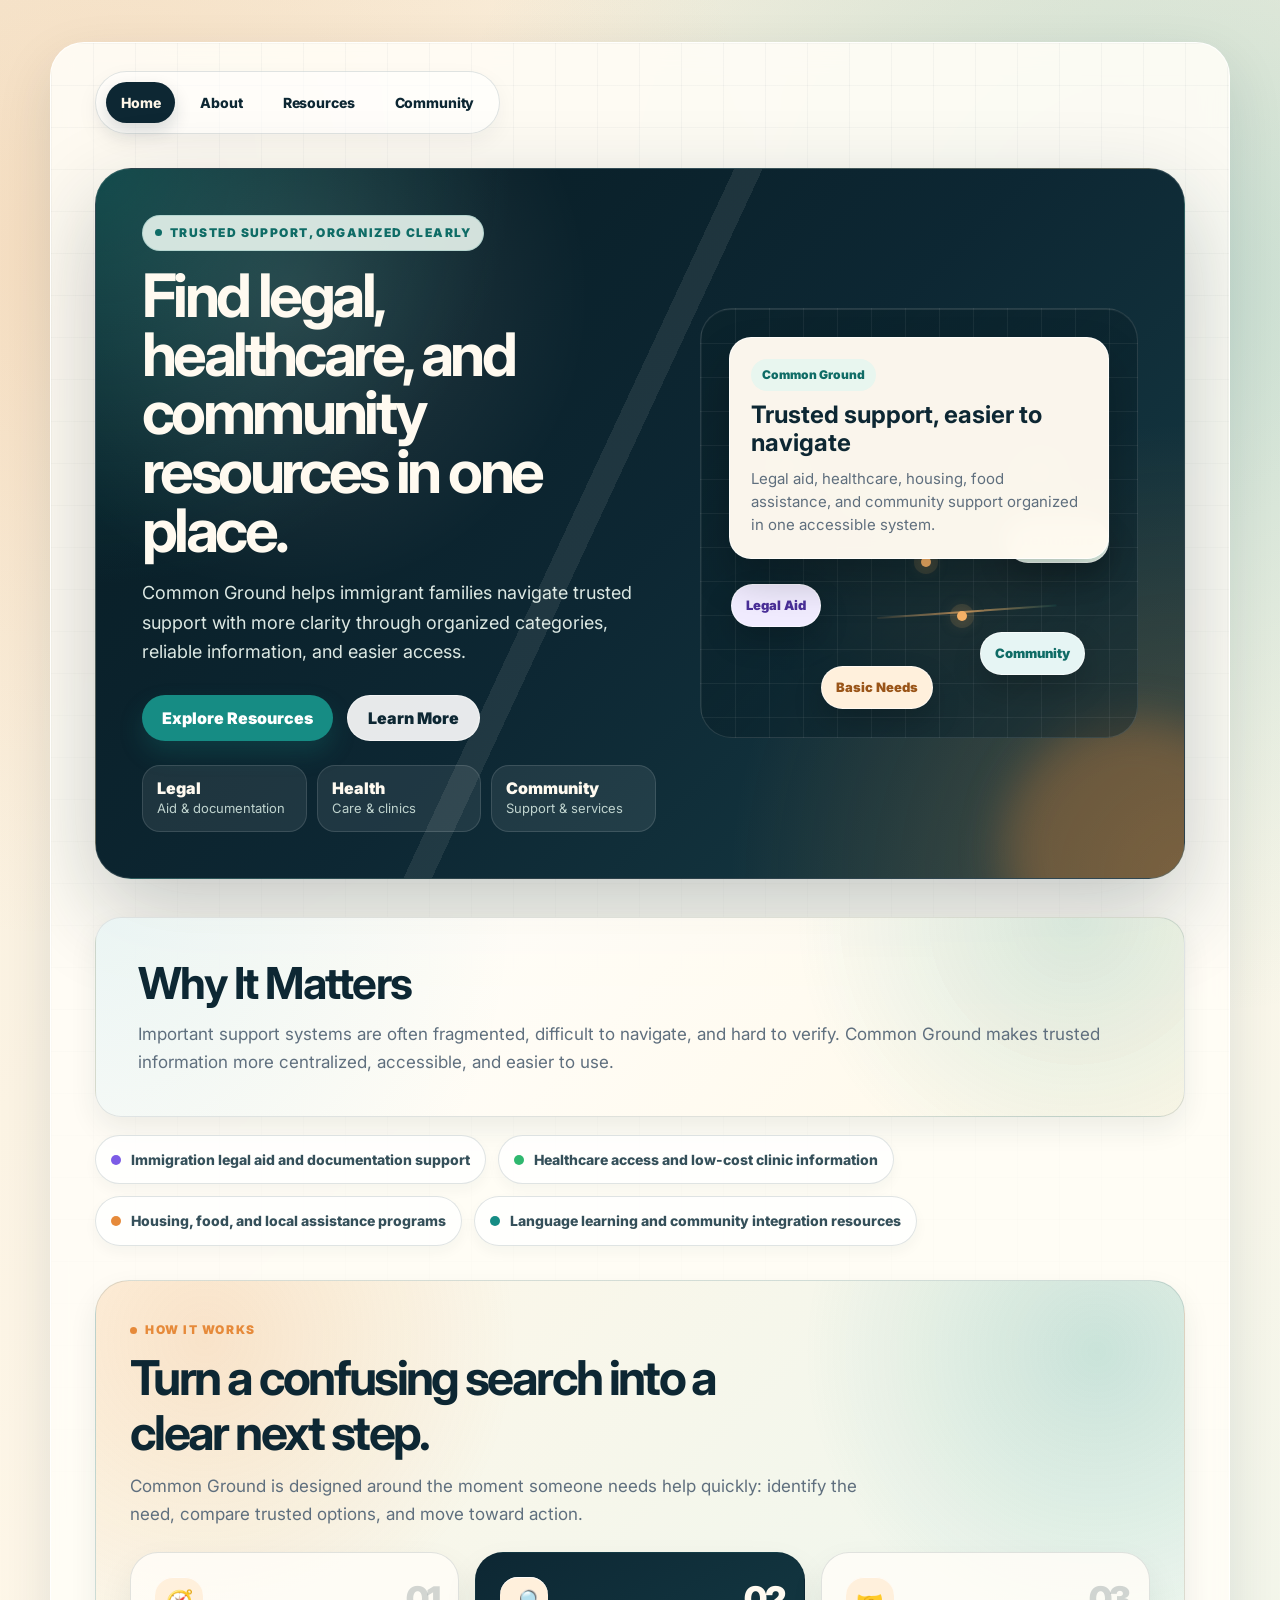
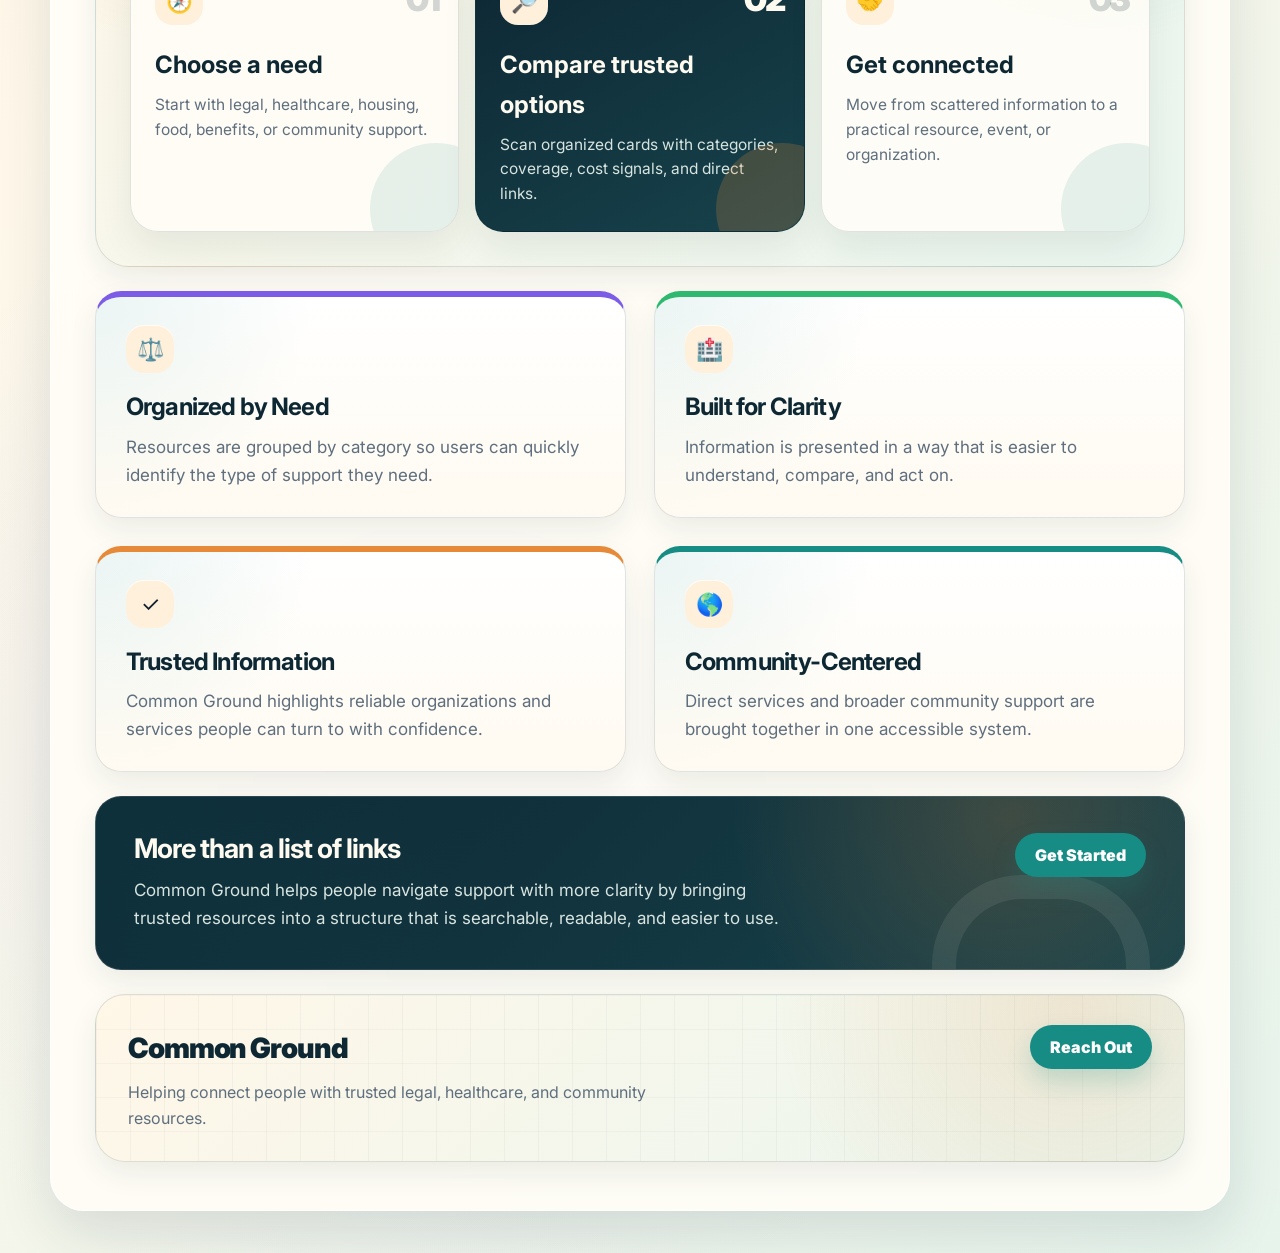
==== commit 64da673b: "Add files via upload" ====
--- a/index.html
+++ b/index.html
@@ -7,7 +7,7 @@
   <link rel="preconnect" href="https://fonts.googleapis.com">
   <link rel="preconnect" href="https://fonts.gstatic.com" crossorigin>
   <link href="https://fonts.googleapis.com/css2?family=Inter:wght@400;500;600;700;800;900&display=swap" rel="stylesheet">
-  <link rel="stylesheet" href="style.css?v=7">
+  <link rel="stylesheet" href="style.css?v=9">
 </head>
 <body>
   <div class="container">
@@ -110,8 +110,43 @@
       </div>
     </section>
 
-    <section class="grid feature-grid">
-      <div class="section">
+    <section class="process-band" aria-label="How Common Ground works">
+      <div class="process-header">
+        <p class="section-eyebrow">How it works</p>
+        <h2>Turn a confusing search into a clear next step.</h2>
+        <p>
+          Common Ground is designed around the moment someone needs help quickly:
+          identify the need, compare trusted options, and move toward action.
+        </p>
+      </div>
+
+      <div class="process-grid">
+        <div class="process-card">
+          <span class="process-number">01</span>
+          <span class="process-icon">🧭</span>
+          <h3>Choose a need</h3>
+          <p>Start with legal, healthcare, housing, food, benefits, or community support.</p>
+        </div>
+
+        <div class="process-card featured-process">
+          <span class="process-number">02</span>
+          <span class="process-icon">🔎</span>
+          <h3>Compare trusted options</h3>
+          <p>Scan organized cards with categories, coverage, cost signals, and direct links.</p>
+        </div>
+
+        <div class="process-card">
+          <span class="process-number">03</span>
+          <span class="process-icon">🤝</span>
+          <h3>Get connected</h3>
+          <p>Move from scattered information to a practical resource, event, or organization.</p>
+        </div>
+      </div>
+    </section>
+
+    <section class="grid feature-grid upgraded-feature-grid">
+      <div class="section mini-feature legal-accent">
+        <span class="mini-feature-icon">⚖️</span>
         <h2>Organized by Need</h2>
         <p>
           Resources are grouped by category so users can quickly identify the
@@ -119,7 +154,8 @@
         </p>
       </div>
 
-      <div class="section">
+      <div class="section mini-feature health-accent">
+        <span class="mini-feature-icon">🏥</span>
         <h2>Built for Clarity</h2>
         <p>
           Information is presented in a way that is easier to understand,
@@ -127,7 +163,8 @@
         </p>
       </div>
 
-      <div class="section">
+      <div class="section mini-feature trust-accent">
+        <span class="mini-feature-icon">✓</span>
         <h2>Trusted Information</h2>
         <p>
           Common Ground highlights reliable organizations and services people
@@ -135,7 +172,8 @@
         </p>
       </div>
 
-      <div class="section">
+      <div class="section mini-feature community-accent">
+        <span class="mini-feature-icon">🌎</span>
         <h2>Community-Centered</h2>
         <p>
           Direct services and broader community support are brought together in
--- a/style.css
+++ b/style.css
@@ -198,7 +198,7 @@
 .grid {
   display: grid;
   grid-template-columns: 1fr 1fr;
-  gap: 18px;
+  gap: 28px;
 }
 
 .section {
@@ -582,6 +582,74 @@
   font-size: 22px;
 }
 
+.start-here-box {
+  margin: 18px 0 20px;
+  padding: 18px;
+  border-radius: 22px;
+  background:
+    radial-gradient(circle at 92% 0%, rgba(230, 138, 58, 0.18), transparent 34%),
+    linear-gradient(135deg, rgba(13, 39, 51, 0.96), rgba(22, 140, 132, 0.92));
+  color: #fffaf0;
+  box-shadow: 0 18px 36px rgba(13, 39, 51, 0.16);
+}
+
+.start-here-label {
+  margin: 0 0 4px;
+  color: rgba(255, 250, 240, 0.72);
+  font-size: 11px;
+  font-weight: 900;
+  letter-spacing: 0.12em;
+  text-transform: uppercase;
+}
+
+.start-here-box h3 {
+  margin: 0 0 14px;
+  color: #fffaf0;
+  font-size: 18px;
+  line-height: 1.2;
+}
+
+.start-here-grid {
+  display: grid;
+  grid-template-columns: 1fr 1fr;
+  gap: 9px;
+}
+
+.guide-btn {
+  display: flex;
+  align-items: center;
+  gap: 8px;
+  min-height: 48px;
+  padding: 10px 11px;
+  border: 1px solid rgba(255, 250, 240, 0.18);
+  border-radius: 15px;
+  background: rgba(255, 250, 240, 0.10);
+  color: #fffaf0;
+  font-family: inherit;
+  font-size: 12.5px;
+  font-weight: 900;
+  text-align: left;
+  cursor: pointer;
+  transition: all 0.2s ease;
+}
+
+.guide-btn span {
+  width: 24px;
+  height: 24px;
+  display: inline-flex;
+  align-items: center;
+  justify-content: center;
+  flex: 0 0 auto;
+  border-radius: 9px;
+  background: rgba(255, 250, 240, 0.15);
+}
+
+.guide-btn:hover {
+  background: rgba(255, 250, 240, 0.20);
+  border-color: rgba(255, 250, 240, 0.34);
+  transform: translateY(-1px);
+}
+
 .search-label {
   display: block;
   margin: 16px 0 8px;
@@ -834,7 +902,7 @@
 ========================= */
 
 .footer {
-  margin-top: 52px;
+  margin-top: 28px;
   padding: 30px 32px;
   border-radius: 30px;
   background:
@@ -907,3 +975,586 @@
   .resource-top { gap: 10px; }
   .footer { padding: 20px 16px; border-radius: 22px; }
 }
+
+/* =========================
+   Visual upgrade pass v8
+========================= */
+
+body {
+  background:
+    radial-gradient(circle at 7% 9%, rgba(230, 138, 58, 0.18), transparent 24%),
+    radial-gradient(circle at 91% 10%, rgba(22, 140, 132, 0.24), transparent 26%),
+    radial-gradient(circle at 34% 82%, rgba(124, 92, 230, 0.10), transparent 25%),
+    linear-gradient(135deg, #f7edda 0%, #fff8ea 43%, #e7f4ec 100%);
+}
+
+.container {
+  max-width: 1180px;
+  border: 1px solid rgba(255, 255, 255, 0.78);
+}
+
+.dark-hero {
+  position: relative;
+  overflow: hidden;
+}
+
+.dark-hero::before {
+  content: "";
+  position: absolute;
+  inset: -2px;
+  background:
+    radial-gradient(circle at 18% 18%, rgba(255, 250, 240, 0.12), transparent 28%),
+    linear-gradient(115deg, transparent 0 45%, rgba(255, 250, 240, 0.08) 45% 47%, transparent 47% 100%);
+  pointer-events: none;
+}
+
+.dark-hero::after {
+  content: "";
+  position: absolute;
+  right: -80px;
+  bottom: -100px;
+  width: 260px;
+  height: 260px;
+  border-radius: 999px;
+  background: rgba(230, 138, 58, 0.28);
+  filter: blur(22px);
+  pointer-events: none;
+}
+
+.dark-hero .hero-copy,
+.dark-hero .hero-graphic {
+  position: relative;
+  z-index: 1;
+}
+
+.hero-kicker::before,
+.page-kicker::before,
+.section-eyebrow::before {
+  content: "";
+  width: 7px;
+  height: 7px;
+  border-radius: 999px;
+  background: currentColor;
+  margin-right: 8px;
+}
+
+.hero-graphic::after {
+  content: "Verified\A resources";
+  white-space: pre;
+  position: absolute;
+  right: -12px;
+  top: 28px;
+  padding: 12px 14px;
+  border-radius: 18px;
+  background: rgba(255, 250, 240, 0.96);
+  color: var(--navy);
+  font-weight: 900;
+  font-size: 13px;
+  line-height: 1.15;
+  box-shadow: 0 18px 38px rgba(0, 0, 0, 0.20);
+  z-index: 4;
+}
+
+.graphic-panel::after {
+  content: "";
+  position: absolute;
+  inset: auto 34px 34px 34px;
+  height: 78px;
+  border-radius: 24px;
+  background:
+    linear-gradient(90deg, rgba(255,255,255,0.12) 0 12%, transparent 12% 20%, rgba(255,255,255,0.16) 20% 42%, transparent 42% 50%, rgba(247,178,103,0.32) 50% 78%, transparent 78%),
+    rgba(255,255,255,0.06);
+  border: 1px solid rgba(255,255,255,0.10);
+}
+
+.intro-section {
+  padding: 40px 42px;
+  background:
+    radial-gradient(circle at 90% 0%, rgba(22, 140, 132, 0.16), transparent 28%),
+    linear-gradient(135deg, rgba(255,255,255,0.92), rgba(255,248,230,0.92));
+}
+
+.intro-section h2 {
+  font-size: clamp(30px, 4vw, 44px);
+}
+
+.process-band {
+  margin: 34px 0 22px;
+  padding: 34px;
+  border-radius: 34px;
+  background:
+    radial-gradient(circle at 10% 10%, rgba(230, 138, 58, 0.18), transparent 28%),
+    radial-gradient(circle at 92% 12%, rgba(22, 140, 132, 0.18), transparent 26%),
+    linear-gradient(135deg, #fff7e8 0%, #eaf6ef 100%);
+  border: 1px solid var(--line);
+  box-shadow: var(--soft-shadow);
+}
+
+.process-header {
+  max-width: 740px;
+  margin-bottom: 24px;
+}
+
+.section-eyebrow {
+  display: inline-flex;
+  align-items: center;
+  margin: 0 0 10px;
+  color: var(--orange);
+  font-size: 12px;
+  font-weight: 900;
+  letter-spacing: 0.13em;
+  text-transform: uppercase;
+}
+
+.process-header h2 {
+  font-size: clamp(32px, 4vw, 48px);
+  letter-spacing: -0.055em;
+  max-width: 680px;
+}
+
+.process-grid {
+  display: grid;
+  grid-template-columns: repeat(3, 1fr);
+  gap: 16px;
+}
+
+.process-card {
+  position: relative;
+  min-height: 245px;
+  padding: 24px;
+  border-radius: 28px;
+  background: rgba(255, 253, 247, 0.86);
+  border: 1px solid rgba(13, 39, 51, 0.12);
+  box-shadow: 0 16px 34px rgba(20, 45, 55, 0.08);
+  overflow: hidden;
+  transition: transform 0.22s ease, box-shadow 0.22s ease;
+}
+
+.process-card:hover {
+  transform: translateY(-4px);
+  box-shadow: 0 24px 48px rgba(20, 45, 55, 0.13);
+}
+
+.process-card::after {
+  content: "";
+  position: absolute;
+  right: -44px;
+  bottom: -44px;
+  width: 132px;
+  height: 132px;
+  border-radius: 999px;
+  background: rgba(22, 140, 132, 0.10);
+}
+
+.featured-process {
+  background: linear-gradient(150deg, #0d2733, #17434c);
+  color: #fffaf0;
+  transform: translateY(-10px);
+}
+
+.featured-process h3,
+.featured-process .process-number {
+  color: #fffaf0;
+}
+
+.featured-process p {
+  color: #d7e4df;
+}
+
+.featured-process::after {
+  background: rgba(230, 138, 58, 0.22);
+}
+
+.process-number {
+  position: absolute;
+  top: 18px;
+  right: 20px;
+  color: rgba(13, 39, 51, 0.18);
+  font-size: 34px;
+  font-weight: 900;
+  letter-spacing: -0.07em;
+}
+
+.process-icon,
+.mini-feature-icon {
+  width: 48px;
+  height: 48px;
+  display: inline-flex;
+  align-items: center;
+  justify-content: center;
+  margin-bottom: 20px;
+  border-radius: 18px;
+  background: #fff0dc;
+  font-size: 22px;
+  box-shadow: inset 0 1px 0 rgba(255,255,255,0.8);
+}
+
+.process-card h3 {
+  font-size: 24px;
+  margin-bottom: 8px;
+}
+
+.process-card p {
+  font-size: 15.5px;
+  line-height: 1.6;
+}
+
+.upgraded-feature-grid {
+  margin-top: 24px;
+}
+
+.mini-feature {
+  border-top: 6px solid var(--teal);
+}
+
+.legal-accent { border-top-color: #7c5ce6; }
+.health-accent { border-top-color: #2fb86f; }
+.trust-accent { border-top-color: var(--orange); }
+.community-accent { border-top-color: var(--teal); }
+
+.mini-feature h2 {
+  font-size: 24px;
+}
+
+.highlight-section {
+  padding: 36px 38px;
+  position: relative;
+  overflow: hidden;
+}
+
+.highlight-section::after {
+  content: "";
+  position: absolute;
+  right: 34px;
+  bottom: -20px;
+  width: 170px;
+  height: 90px;
+  border-radius: 90px 90px 0 0;
+  border: 24px solid rgba(255, 250, 240, 0.08);
+  border-bottom: 0;
+}
+
+.resource-panel {
+  background:
+    radial-gradient(circle at 95% 5%, rgba(230, 138, 58, 0.22), transparent 30%),
+    radial-gradient(circle at 5% 92%, rgba(22, 140, 132, 0.12), transparent 28%),
+    rgba(255, 253, 247, 0.90);
+}
+
+.start-here-stack {
+  display: grid;
+  gap: 9px;
+}
+
+.guide-wide {
+  min-height: 56px;
+  width: 100%;
+}
+
+.guide-wide strong {
+  font-size: 12.5px;
+  line-height: 1.25;
+}
+
+.resource-card {
+  position: relative;
+  background:
+    linear-gradient(180deg, rgba(255,255,255,0.96), rgba(255,250,240,0.88));
+}
+
+.resource-card::after {
+  content: "";
+  position: absolute;
+  top: 18px;
+  right: 18px;
+  width: 54px;
+  height: 54px;
+  border-radius: 999px;
+  background: rgba(13, 39, 51, 0.035);
+  pointer-events: none;
+}
+
+.resource-action::after,
+.primary-btn::after,
+.footer-button::after {
+  content: " →";
+}
+
+.footer {
+  position: relative;
+  overflow: hidden;
+}
+
+.footer::after {
+  content: "";
+  position: absolute;
+  inset: 0;
+  background:
+    linear-gradient(90deg, rgba(13, 39, 51, 0.035) 1px, transparent 1px),
+    linear-gradient(rgba(13, 39, 51, 0.03) 1px, transparent 1px);
+  background-size: 34px 34px;
+  pointer-events: none;
+}
+
+.footer-top {
+  position: relative;
+  z-index: 1;
+}
+
+@media (max-width: 980px) {
+  .process-grid { grid-template-columns: 1fr; }
+  .featured-process { transform: none; }
+  .hero-graphic::after { right: 12px; }
+}
+
+@media (max-width: 700px) {
+  .process-band { padding: 22px 16px; border-radius: 24px; }
+  .process-card { min-height: auto; padding: 20px 16px; border-radius: 22px; }
+  .intro-section { padding: 24px 18px; }
+}
+
+/* =========================
+   TJ-requested tuning pass v9
+   Keeps the stronger homepage look, softens Resources,
+   and makes Start Here visible before the filters.
+========================= */
+
+/* Make the Resources page calmer than the homepage */
+.resource-shell {
+  margin-top: 24px;
+}
+
+.resource-panel {
+  background: rgba(255, 253, 247, 0.88);
+  border: 1px solid rgba(13, 39, 51, 0.12);
+  box-shadow: 0 12px 26px rgba(20, 45, 55, 0.07);
+}
+
+.resource-card {
+  border-left-width: 4px;
+  box-shadow: 0 10px 24px rgba(20, 45, 55, 0.07);
+  background: rgba(255, 253, 247, 0.9);
+}
+
+.resource-card::before {
+  opacity: 0.35;
+}
+
+.resource-card:hover {
+  transform: translateY(-2px);
+  box-shadow: 0 16px 34px rgba(20, 45, 55, 0.09);
+}
+
+.resource-icon {
+  background: #f6f2e8;
+}
+
+.resource-action {
+  background: #17434c;
+  box-shadow: 0 10px 20px rgba(13, 39, 51, 0.14);
+}
+
+.resource-action:hover {
+  background: var(--teal-dark);
+}
+
+.filter-btn.active {
+  background: #17434c;
+  border-color: #17434c;
+}
+
+/* New Start Here placement: prominent, but not another category filter row */
+.start-here-feature {
+  margin: -12px 0 26px;
+  padding: 30px;
+  border-radius: 30px;
+  background:
+    radial-gradient(circle at 92% 8%, rgba(22, 140, 132, 0.13), transparent 30%),
+    linear-gradient(135deg, rgba(255, 250, 240, 0.94), rgba(239, 248, 242, 0.94));
+  border: 1px solid rgba(13, 39, 51, 0.12);
+  box-shadow: 0 16px 36px rgba(20, 45, 55, 0.08);
+  display: grid;
+  grid-template-columns: 0.78fr 1.22fr;
+  gap: 24px;
+  align-items: center;
+}
+
+.start-here-copy h2 {
+  font-size: clamp(28px, 3.4vw, 42px);
+  line-height: 1.03;
+  max-width: 480px;
+}
+
+.start-here-copy p:not(.page-kicker) {
+  margin-top: 12px;
+  font-size: 16px;
+  line-height: 1.6;
+}
+
+.start-here-cards {
+  display: grid;
+  grid-template-columns: 1fr;
+  gap: 12px;
+}
+
+.guide-card {
+  width: 100%;
+  display: grid;
+  grid-template-columns: auto 1fr;
+  column-gap: 13px;
+  row-gap: 2px;
+  align-items: center;
+  padding: 16px 17px;
+  border-radius: 20px;
+  border: 1px solid rgba(13, 39, 51, 0.12);
+  background: rgba(255, 255, 255, 0.72);
+  color: var(--navy);
+  font-family: inherit;
+  text-align: left;
+  cursor: pointer;
+  box-shadow: 0 8px 18px rgba(20, 45, 55, 0.045);
+  transition: transform 0.2s ease, box-shadow 0.2s ease, border-color 0.2s ease, background 0.2s ease;
+}
+
+.guide-card:hover {
+  transform: translateY(-2px);
+  background: #fffdf7;
+  border-color: rgba(22, 140, 132, 0.28);
+  box-shadow: 0 14px 28px rgba(20, 45, 55, 0.08);
+}
+
+.guide-icon {
+  grid-row: span 2;
+  width: 46px;
+  height: 46px;
+  display: inline-flex;
+  align-items: center;
+  justify-content: center;
+  border-radius: 16px;
+  background: #fff0dc;
+  font-size: 22px;
+}
+
+.guide-card strong {
+  font-size: 16px;
+  line-height: 1.2;
+}
+
+.guide-card small {
+  color: var(--muted);
+  font-size: 13px;
+  line-height: 1.45;
+}
+
+@media (max-width: 980px) {
+  .start-here-feature {
+    grid-template-columns: 1fr;
+  }
+}
+
+@media (max-width: 700px) {
+  .start-here-feature {
+    padding: 20px 16px;
+    border-radius: 22px;
+  }
+
+  .guide-card {
+    padding: 14px;
+  }
+}
+
+/* =========================
+   TJ polish pass v10
+   - Restore the cleaner hero graphic
+   - Remove automatic arrows from buttons
+   - Keep process card 02 highlighted without making it look hovered
+========================= */
+
+.hero-graphic::after,
+.graphic-panel::after {
+  content: none !important;
+  display: none !important;
+}
+
+.featured-process {
+  transform: none !important;
+}
+
+.featured-process:hover {
+  transform: translateY(-4px) !important;
+}
+
+.resource-action::after,
+.primary-btn::after,
+.secondary-btn::after,
+.footer-button::after,
+.guide-card::after,
+.guide-btn::after,
+.filter-btn::after {
+  content: none !important;
+  display: none !important;
+}
+
+
+/* =========================
+   Spacing polish
+   Adds breathing room between card groups while keeping CTA/footer areas tighter.
+========================= */
+
+.about-grid,
+.community-grid,
+.feature-grid {
+  gap: 28px;
+}
+
+.about-intro,
+.community-intro {
+  margin-bottom: 28px;
+}
+
+.about-grid,
+.community-grid {
+  margin-bottom: 28px;
+}
+
+.about-highlight {
+  margin-top: 0;
+  margin-bottom: 24px;
+}
+
+.community-focus {
+  margin-top: 28px;
+  margin-bottom: 28px;
+}
+
+.highlight-section,
+.about-cta,
+.community-cta,
+.submit-event-section {
+  margin-top: 24px;
+  margin-bottom: 0;
+}
+
+.footer {
+  margin-top: 24px;
+}
+
+@media (max-width: 700px) {
+  .about-grid,
+  .community-grid,
+  .feature-grid {
+    gap: 18px;
+  }
+
+  .about-intro,
+  .community-intro,
+  .about-grid,
+  .community-grid,
+  .community-focus {
+    margin-bottom: 20px;
+  }
+
+  .footer {
+    margin-top: 18px;
+  }
+}
